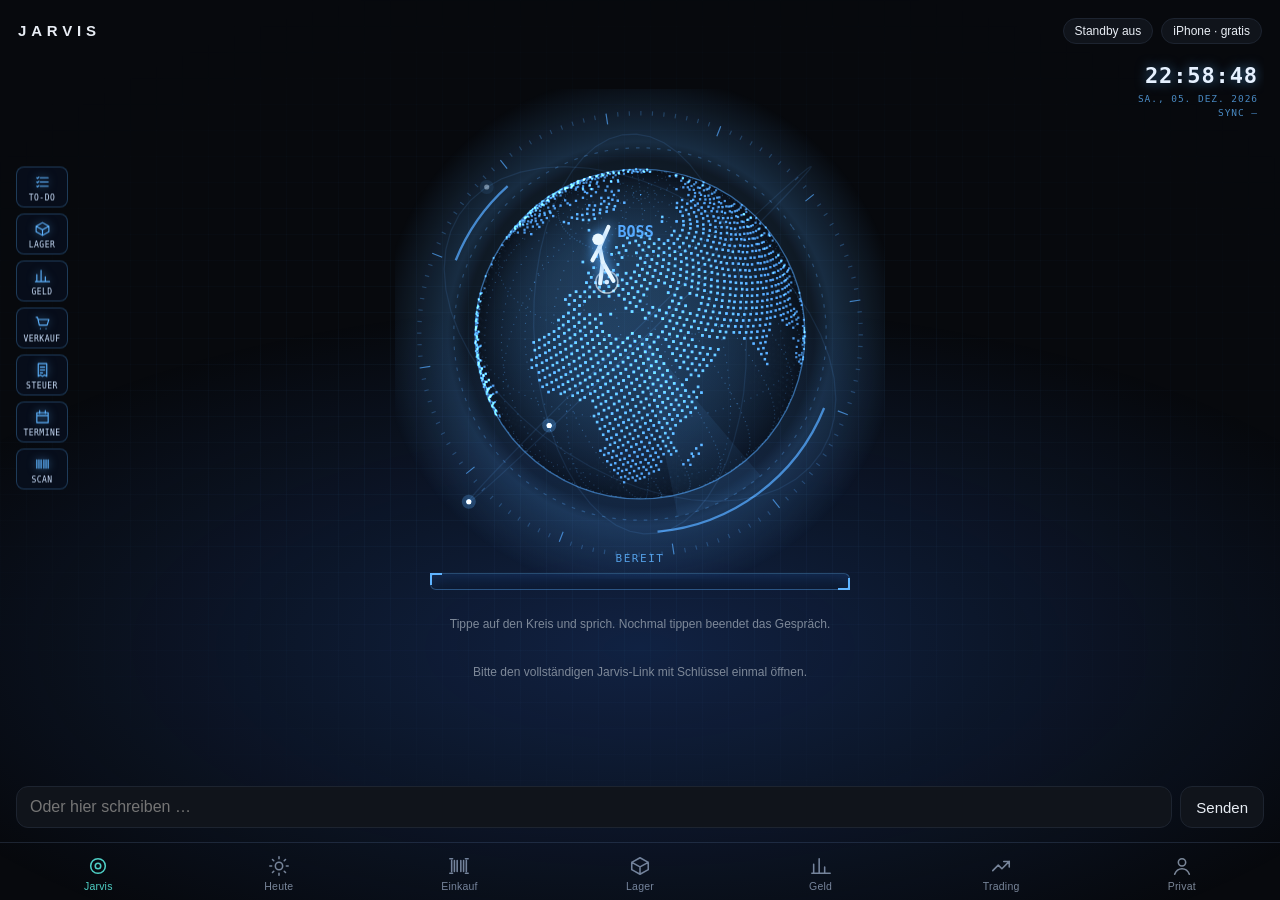
==== vorschau.html @ b67c909d "Add files via upload" ====
<!doctype html>
<html lang="de">
<head>
<meta charset="utf-8">
<meta name="viewport" content="width=device-width, initial-scale=1, viewport-fit=cover, user-scalable=no">
<meta name="apple-mobile-web-app-capable" content="yes">
<meta name="mobile-web-app-capable" content="yes">
<meta name="apple-mobile-web-app-status-bar-style" content="black-translucent">
<meta name="apple-mobile-web-app-title" content="Jarvis">
<meta name="theme-color" content="#07090d">
<link rel="apple-touch-icon" href="icon-180.png">
<link rel="icon" href="icon-180.png">
<link rel="manifest" href="manifest.json">
<title>Jarvis</title>
<style>
  :root {
    --bg: #07090d;
    --panel: #10141b;
    --line: #1d2430;
    --text: #e8edf4;
    --muted: #7d8898;
    --accent: #4fd1c5;
    --think: #f6c26b;
    --speak: #7aa2ff;
    color-scheme: dark;
  }
  * { box-sizing: border-box; -webkit-tap-highlight-color: transparent; }
  html, body { margin: 0; height: 100%; background: var(--bg); color: var(--text);
    font: 16px/1.45 -apple-system, BlinkMacSystemFont, "SF Pro Text", "Segoe UI", Roboto, sans-serif; }
  body { display: flex; flex-direction: column; padding: env(safe-area-inset-top) 16px env(safe-area-inset-bottom); }
  header { display: flex; align-items: center; justify-content: space-between; padding: 18px 2px 8px; gap: 12px; }
  header h1 { font-size: 15px; letter-spacing: .32em; font-weight: 600; margin: 0; }
  .voice { display: flex; align-items: center; gap: 8px; font-size: 12px; color: var(--muted); }
  .voice button { background: var(--panel); border: 1px solid var(--line); color: var(--text); border-radius: 999px;
    padding: 5px 11px; font-size: 12px; }
  .voice button:focus-visible, button:focus-visible, input:focus-visible { outline: 2px solid var(--accent); outline-offset: 2px; }
  #log { flex: 1; overflow-y: auto; padding: 8px 0 12px; display: flex; flex-direction: column; gap: 10px; min-height: 0; }
  .msg { max-width: 86%; padding: 10px 13px; border-radius: 16px; font-size: 15px; white-space: pre-wrap; word-wrap: break-word; }
  .me { align-self: flex-end; background: #1a2230; border-bottom-right-radius: 5px; }
  .jv { align-self: flex-start; background: var(--panel); border: 1px solid var(--line); border-bottom-left-radius: 5px; }
  .sys { align-self: center; color: var(--muted); font-size: 12px; text-align: center; max-width: 92%; }
  .live { opacity: .6; font-style: italic; }
  #stage { display: flex; flex-direction: column; align-items: center; gap: 6px; padding: 4px 0 12px; }
  #v-chat::before { content: ""; position: fixed; inset: 0; pointer-events: none; z-index: 0; background: radial-gradient(90% 55% at 50% 72%, rgba(40, 92, 190, .30), rgba(7, 9, 13, 0) 70%); }
  #v-chat > * { position: relative; z-index: 1; }
  #orb { width: min(84vw, 360px); height: min(84vw, 360px); touch-action: none; border-radius: 50%; border: 0; cursor: pointer; position: relative; background: transparent; padding: 0;
    transition: transform .15s ease; -webkit-tap-highlight-color: transparent; }
  #orb:active { transform: none; }
  #orb canvas { width: 100%; height: 100%; display: block; pointer-events: none; }
  #status { font-size: 13px; color: var(--muted); min-height: 18px; text-align: center; }
  form { display: flex; gap: 8px; padding-bottom: 14px; }
  input { flex: 1; min-width: 0; background: var(--panel); border: 1px solid var(--line); color: var(--text);
    border-radius: 12px; padding: 11px 13px; font-size: 16px; outline: none; }
  button.send { background: var(--panel); color: var(--text); border: 1px solid var(--line); border-radius: 12px; padding: 0 15px; font-size: 15px; }

  /* ---------- Ansichten & Navigation ---------- */
  body { padding-bottom: 0; }
  .view { flex: 1; min-height: 0; display: none; flex-direction: column; }
  .view.on { display: flex; }
  .scroll { flex: 1; min-height: 0; overflow-y: auto; padding: 4px 0 18px; -webkit-overflow-scrolling: touch; }
  nav.tabs { display: flex; border-top: 1px solid var(--line); margin: 0 -16px; padding: 6px 8px calc(6px + env(safe-area-inset-bottom)); background: var(--bg); }
  nav.tabs button { flex: 1; min-width: 0; background: none; border: 0; color: var(--muted); font-size: 10.5px; letter-spacing: .02em; padding: 6px 0 2px; display: flex; flex-direction: column; align-items: center; gap: 3px; }
  nav.tabs button svg { width: 22px; height: 22px; stroke: currentColor; fill: none; stroke-width: 1.7; stroke-linecap: round; stroke-linejoin: round; }
  nav.tabs button[aria-selected="true"] { color: var(--accent); }

  /* ---------- Übersicht ---------- */
  .hello { display: flex; justify-content: space-between; align-items: flex-end; gap: 10px; margin: 2px 0 14px; }
  .hello h2 { margin: 0; font-size: 22px; font-weight: 600; letter-spacing: -.01em; }
  .hello p { margin: 2px 0 0; color: var(--muted); font-size: 13px; }
  .wx { text-align: right; font-size: 13px; color: var(--muted); white-space: nowrap; }
  .wx b { display: block; color: var(--text); font-size: 20px; font-weight: 600; }
  .kpis { display: grid; grid-template-columns: repeat(2, minmax(0, 1fr)); gap: 10px; margin-bottom: 12px; }
  .kpi { background: var(--panel); border: 1px solid var(--line); border-radius: 14px; padding: 12px 13px; min-width: 0; }
  .kpi span { display: block; font-size: 12px; color: var(--muted); }
  .kpi b { display: block; font-size: 21px; font-weight: 600; margin-top: 2px; font-variant-numeric: tabular-nums; white-space: nowrap; overflow: hidden; text-overflow: ellipsis; }
  .kpi small { font-size: 12px; color: var(--muted); }
  .card { background: var(--panel); border: 1px solid var(--line); border-radius: 14px; padding: 13px 13px 12px; margin-bottom: 12px; }
  .card h3 { margin: 0 0 10px; font-size: 13px; font-weight: 600; color: var(--muted); letter-spacing: .06em; text-transform: uppercase; display: flex; justify-content: space-between; align-items: baseline; gap: 8px; }
  .card h3 em { font-style: normal; text-transform: none; letter-spacing: 0; color: var(--text); font-size: 14px; font-variant-numeric: tabular-nums; }
  .chart { width: 100%; height: 150px; display: block; }
  .chart .bar { fill: var(--accent); }
  .chart .bar.zero { fill: var(--line); }
  .chart .bar.alt { fill: var(--speak); }
  .chart text { fill: var(--muted); font-size: 10px; }
  .chart .grid { stroke: var(--line); stroke-width: 1; }
  .tip { font-size: 12px; color: var(--muted); min-height: 16px; margin-top: 4px; font-variant-numeric: tabular-nums; }
  ul.list { list-style: none; margin: 0; padding: 0; }
  ul.list li { display: flex; gap: 10px; align-items: flex-start; padding: 9px 0; border-top: 1px solid var(--line); font-size: 14px; }
  ul.list li:first-child { border-top: 0; padding-top: 2px; }
  ul.list .main { flex: 1; min-width: 0; }
  ul.list .main div { overflow: hidden; text-overflow: ellipsis; }
  ul.list .sub { color: var(--muted); font-size: 12px; }
  ul.list .val { white-space: nowrap; font-variant-numeric: tabular-nums; }
  .chk { width: 22px; height: 22px; flex: none; border-radius: 7px; border: 1.5px solid #3a4656; background: none; margin-top: 1px; padding: 0; }
  .chk:active { background: var(--accent); }
  .late { color: #ff8a7a; }
  .tag { font-size: 11px; color: var(--muted); border: 1px solid var(--line); border-radius: 999px; padding: 1px 7px; margin-left: 6px; }
  .empty { color: var(--muted); font-size: 13px; }
  .daybadge { flex: none; width: 42px; text-align: center; border-radius: 9px; background: #151b24; padding: 4px 0; line-height: 1.1; }
  .daybadge b { display: block; font-size: 16px; }
  .daybadge span { font-size: 10px; color: var(--muted); text-transform: uppercase; }
  .bar-row { display: flex; align-items: center; justify-content: space-between; gap: 10px; color: var(--muted); font-size: 12px; margin: -4px 0 12px; }
  .bar-row button { background: var(--panel); border: 1px solid var(--line); color: var(--text); border-radius: 999px; padding: 5px 12px; font-size: 12px; }

  /* ---------- Einnahmen & Ausgaben ---------- */
  #card-ea .ab-top { flex-wrap: wrap; gap: 8px; }
  .ea-nav { justify-content: center; margin: 4px 0 10px; }
  .ea-kpi { display: grid; grid-template-columns: repeat(3, minmax(0, 1fr)); gap: 8px; margin-bottom: 8px; }
  .ea-kpi div { background: var(--bg); border: 1px solid var(--line); border-radius: 10px; padding: 8px 10px; }
  .ea-kpi span { display: block; font-size: 11px; color: var(--muted); }
  .ea-kpi b { font-size: 17px; font-variant-numeric: tabular-nums; }
  #c-ea .e { fill: #4fd1c5; } #c-ea .a { fill: #ff8a7a; } #c-ea .dim { opacity: .3; }
  .ea-leg { font-size: 11.5px; color: var(--muted); display: flex; gap: 12px; align-items: center; margin: 2px 0 6px; }
  .ea-leg i { display: inline-block; width: 9px; height: 9px; border-radius: 2px; margin-right: -6px; } .ea-leg i.e { background: #4fd1c5; } .ea-leg i.a { background: #ff8a7a; }

  /* ---------- Kurs-Detail ---------- */
  li.kurs { cursor: pointer; }
  .ks-h b { display: block; font-size: 18px; } .ks-h span { color: var(--muted); font-size: 12px; }
  .ks-preis { font-size: 30px; font-weight: 600; margin: 6px 0 8px; font-variant-numeric: tabular-nums; }
  .ks-chart { min-height: 340px; margin: 0 -6px; }
  .ks-alarm h4 { margin: 14px 0 6px; font-size: 14px; }
  .ks-form { display: flex; gap: 8px; margin-top: 8px; }
  .ks-form select, .ks-form input { flex: 1; min-width: 0; background: var(--bg); border: 1px solid var(--line); color: var(--text); border-radius: 10px; padding: 9px 10px; font-size: 15px; }

  /* ---------- Privat ---------- */
  .pv-add { display: flex; gap: 8px; margin-top: 10px; }
  .pv-add input { flex: 1; min-width: 0; background: var(--bg); border: 1px solid var(--line); color: var(--text); border-radius: 10px; padding: 9px 10px; font-size: 15px; }
  .pv-add input[type="date"] { flex: 0 0 132px; }
  .pv-add .btn { padding: 9px 14px; }
  .pv-tab { width: 100%; border-collapse: collapse; font-size: 13.5px; font-variant-numeric: tabular-nums; }
  .pv-tab th { text-align: right; font-weight: 500; color: var(--muted); font-size: 11.5px; padding: 0 0 6px; }
  .pv-tab th:first-child, .pv-tab td:first-child { text-align: left; }
  .pv-tab td { text-align: right; padding: 7px 0; border-top: 1px solid var(--line); }
  .pv-tab td small { display: block; color: var(--muted); font-size: 11px; }
  .pv-tab tr.sum td { font-weight: 600; }
  #pv-notiz { width: 100%; background: var(--bg); border: 1px solid var(--line); color: var(--text); border-radius: 10px; padding: 10px; font: inherit; font-size: 15px; resize: vertical; }

  /* ---------- Trading ---------- */
  .seg { display: flex; gap: 6px; margin-bottom: 10px; flex-wrap: wrap; }
  .seg button { background: var(--panel); border: 1px solid var(--line); color: var(--muted); border-radius: 999px; padding: 6px 12px; font-size: 13px; }
  .seg button[aria-pressed="true"] { color: var(--bg); background: var(--accent); border-color: var(--accent); }
  .tv { min-height: 120px; }
  .note { font-size: 12px; color: var(--muted); margin: 0 0 12px; }

  /* ---------- Depot-Diagramme ---------- */
  #dp-charts { margin: 10px 0 4px; }
  #dp-charts .seg { margin: 0 0 6px; }
  #c-dp-verlauf .ln { fill: none; stroke: var(--accent); stroke-width: 2; }
  #c-dp-verlauf .ein { fill: none; stroke: #ff9f6b; stroke-width: 1.4; stroke-dasharray: 4 3; }
  #c-dp-verlauf .ar { fill: url(#dpg); }
  #c-dp-verlauf .pt { fill: var(--accent); }
  .dp-split { display: flex; gap: 12px; align-items: center; margin-top: 10px; }
  .dp-split svg { width: 112px; height: 112px; flex: none; }
  .dp-split ul { list-style: none; margin: 0; padding: 0; flex: 1; min-width: 0; font-size: 12.5px; }
  .dp-split li { display: flex; gap: 6px; align-items: center; padding: 2px 0; }
  .dp-split li i { width: 9px; height: 9px; border-radius: 3px; flex: none; }
  .dp-split li span { flex: 1; min-width: 0; overflow: hidden; text-overflow: ellipsis; white-space: nowrap; }
  .dp-split li b { font-weight: 500; font-variant-numeric: tabular-nums; color: var(--muted); }
  .dp-gv { margin-top: 12px; }
  .dp-gv .r { display: grid; grid-template-columns: minmax(0, 38%) 1fr auto; gap: 8px; align-items: center; font-size: 12.5px; padding: 3px 0; }
  .dp-gv .r span { overflow: hidden; text-overflow: ellipsis; white-space: nowrap; }
  .dp-gv .r .b { height: 10px; border-radius: 5px; position: relative; background: var(--line); }
  .dp-gv .r .b i { position: absolute; top: 0; bottom: 0; border-radius: 5px; }
  .dp-gv .r b { font-weight: 600; font-variant-numeric: tabular-nums; min-width: 70px; text-align: right; }
  .dp-h { font-size: 11px; letter-spacing: .08em; color: var(--muted); margin: 12px 0 4px; text-transform: uppercase; }

  /* ---------- Briefing, Verlauf, Depot ---------- */
  .brief { border-color: #24414a; background: linear-gradient(180deg, #0f1a1f, var(--panel)); }
  .brief ul { list-style: none; margin: 0; padding: 0; }
  .brief li { display: flex; gap: 10px; padding: 6px 0; font-size: 14px; align-items: baseline; }
  .brief li i { font-style: normal; width: 18px; flex: none; text-align: center; }
  .brief li button { background: none; border: 0; padding: 0; color: inherit; font: inherit; text-align: left; cursor: pointer; }
  .pos, ul.list .pos { color: #5fd38d; } .neg, ul.list .neg { color: #ff7a7a; }
  .spark { width: 84px; height: 30px; flex: none; }
  .spark .e { stroke: var(--accent); fill: none; stroke-width: 1.6; }
  .spark .k { stroke: #ff9f6b; fill: none; stroke-width: 1.4; stroke-dasharray: 3 2; }
  .pipe-k { display: grid; grid-template-columns: repeat(6, 1fr); gap: 6px; margin-bottom: 10px; }
  .pipe-k div { background: var(--bg); border: 1px solid var(--line); border-radius: 10px; padding: 7px 2px; text-align: center; }
  .pipe-k b { display: block; font-size: 16px; font-variant-numeric: tabular-nums; }
  .pipe-k b small { font-size: 11px; color: var(--muted); font-weight: 400; }
  .pipe-k span { display: block; font-size: 9px; color: var(--muted); letter-spacing: .06em; text-transform: uppercase; margin-top: 2px; }
  .pipe-k div.bad { border-color: #ff7a7a; }
  .pdots { display: flex; gap: 4px; flex: none; align-self: center; }
  .pdots i { width: 10px; height: 10px; border-radius: 50%; background: #3a4352; display: block; }
  .pdots i.ok { background: var(--accent); } .pdots i.offen, .pdots i.entwurf { background: #f6c26b; } .pdots i.fehlt { background: #ff7a7a; } .pdots i.storno { background: #ff7a7a; opacity: .5; }
  .lg-q { width: 100%; background: var(--bg); border: 1px solid var(--line); color: var(--text); border-radius: 10px; padding: 9px 12px; font-size: 15px; margin-bottom: 8px; }
  .tags { margin-top: 4px; display: flex; flex-wrap: wrap; gap: 4px; }
  .tags .tag { margin-left: 0; }
  .tag.warn { color: #f6c26b; border-color: #6b5a33; } .tag.bad { color: #ff7a7a; border-color: #6b3333; }
  #lg-seg { margin-bottom: 6px; }
  .kat { display: flex; gap: 6px; overflow-x: auto; margin: 0 -13px 10px; padding: 0 13px 2px; scrollbar-width: none; }
  .kat::-webkit-scrollbar { display: none; }
  .kat button { flex: none; background: var(--bg); border: 1px solid var(--line); color: var(--text); border-radius: 9px; padding: 6px 11px; font-size: 13px; }
  .kat button[aria-pressed="true"] { background: #2f6bff; border-color: #2f6bff; color: #fff; }
  .inv { display: grid; grid-template-columns: 1fr 1fr; gap: 8px; margin-bottom: 10px; }
  .inv div { background: var(--bg); border: 1px solid var(--line); border-radius: 12px; padding: 9px 11px; min-width: 0; }
  .inv span { display: block; font-size: 9.5px; letter-spacing: .08em; text-transform: uppercase; color: var(--muted); }
  .inv b { display: block; font-size: 19px; margin: 2px 0 1px; font-variant-numeric: tabular-nums; }
  .inv small { font-size: 11px; color: var(--muted); }
  .lg-bar { display: flex; gap: 8px; align-items: center; margin-bottom: 10px; }
  .lg-bar .seg { margin: 0; flex: 1; flex-wrap: nowrap; overflow-x: auto; scrollbar-width: none; }
  .lg-bar .seg button { white-space: nowrap; padding: 6px 10px; flex: none; }
  .lg-bar .seg::-webkit-scrollbar { display: none; }
  .lg-bar select { background: var(--bg); border: 1px solid var(--line); color: var(--text); border-radius: 9px; padding: 6px 8px; font-size: 13px; flex: none; }
  .grid { display: grid; grid-template-columns: repeat(2, minmax(0, 1fr)); gap: 10px; list-style: none; margin: 0; padding: 0; }
  @media (min-width: 560px) { .grid { grid-template-columns: repeat(3, minmax(0, 1fr)); } }
  .grid .empty { grid-column: 1 / -1; color: var(--muted); font-size: 14px; padding: 8px 0; }
  .pc { background: #11161e; border: 1px solid var(--line); border-radius: 14px; overflow: hidden; display: flex; flex-direction: column; min-width: 0; }
  .pc .im { position: relative; aspect-ratio: 1; background: #fff; display: flex; align-items: center; justify-content: center; }
  .pc .im img { width: 86%; height: 86%; object-fit: contain; }
  .pc .im .noimg { width: 42px; height: 42px; stroke: #b8c0cc; fill: none; stroke-width: 1.5; }
  .pc .st { position: absolute; top: 7px; right: 7px; background: rgba(12,16,22,.86); color: #e8edf3; font-size: 10.5px; font-weight: 600; border-radius: 999px; padding: 3px 8px 3px 6px; display: flex; align-items: center; gap: 4px; }
  .pc .st i { width: 6px; height: 6px; border-radius: 50%; background: #3ddc84; display: block; }
  .pc .st.b i { background: #f6c26b; }
  .pc .n { position: absolute; top: 7px; left: 7px; background: #2f6bff; color: #fff; font-size: 11px; font-weight: 700; border-radius: 999px; padding: 3px 8px; }
  .pc .bd { padding: 9px 10px 10px; display: flex; flex-direction: column; gap: 3px; flex: 1; }
  .pc .t { font-size: 13px; font-weight: 600; line-height: 1.3; display: -webkit-box; -webkit-line-clamp: 2; -webkit-box-orient: vertical; overflow: hidden; min-height: 2.6em; }
  .pc .m { font-size: 11px; color: var(--muted); white-space: nowrap; overflow: hidden; text-overflow: ellipsis; }
  .pc .p { display: flex; align-items: baseline; justify-content: space-between; gap: 6px; margin-top: auto; padding-top: 6px; border-top: 1px solid var(--line); }
  .pc .p b { font-size: 15px; font-variant-numeric: tabular-nums; }
  .pc .p small { font-size: 10.5px; color: var(--muted); white-space: nowrap; overflow: hidden; text-overflow: ellipsis; min-width: 0; }
  .pc .kl { font-size: 10.5px; color: var(--accent); white-space: nowrap; overflow: hidden; text-overflow: ellipsis; }
  .pc .tags { margin-top: 2px; }
  .pc .tag { font-size: 10px; padding: 1px 6px; }
  .pc { cursor: pointer; } .pc:active { transform: scale(.985); }
  .tag.good { color: #3ddc84; border-color: #1f5a3a; }
  .todo li { align-items: flex-start; cursor: pointer; }
  .todo .ic { width: 30px; height: 30px; flex: none; border-radius: 9px; display: flex; align-items: center; justify-content: center; font-size: 15px; background: var(--bg); border: 1px solid var(--line); }
  .todo .ic.rot { border-color: #6b3333; background: rgba(255,122,122,.08); } .todo .ic.gelb { border-color: #6b5a33; background: rgba(246,194,107,.08); } .todo .ic.gruen { border-color: #1f5a3a; background: rgba(61,220,132,.08); }
  .todo .go { color: var(--muted); font-size: 18px; align-self: center; padding-left: 4px; }
  .todo li.done { opacity: .35; }
  .ziel { display: flex; align-items: baseline; justify-content: space-between; gap: 8px; }
  .ziel b { font-size: 20px; font-variant-numeric: tabular-nums; }
  .ziel small { color: var(--muted); font-size: 12px; }
  div.bar { height: 10px; border-radius: 999px; background: var(--bg); border: 1px solid var(--line); overflow: hidden; margin: 8px 0 6px; position: relative; }
  div.bar i { display: block; height: 100%; background: linear-gradient(90deg, #2f6bff, var(--accent)); border-radius: 999px; }
  div.bar u { position: absolute; top: -2px; bottom: -2px; width: 2px; background: #f6c26b; }
  .ziel-form { display: flex; gap: 8px; margin-top: 8px; } .ziel-form input { flex: 1; } .ziel-form button, .btn { background: var(--accent); color: #04120f; border: 0; border-radius: 10px; padding: 9px 14px; font-size: 14px; font-weight: 600; }
  .btn.ghost { background: var(--bg); color: var(--text); border: 1px solid var(--line); font-weight: 500; }
  .rows { list-style: none; margin: 0; padding: 0; }
  .rows li { display: flex; justify-content: space-between; gap: 10px; padding: 8px 0; border-top: 1px solid var(--line); font-size: 14px; }
  .rows li:first-child { border-top: 0; }
  .rows li span { color: var(--muted); } .rows li b { font-variant-numeric: tabular-nums; white-space: nowrap; }
  .rows li.sum b { font-size: 17px; }
  .scan { position: relative; background: #000; border-radius: 14px; overflow: hidden; aspect-ratio: 4 / 3; margin-bottom: 10px; display: none; }
  .scan.on { display: block; }
  .scan video { width: 100%; height: 100%; object-fit: cover; display: block; }
  .scan .frame { position: absolute; left: 12%; right: 12%; top: 34%; bottom: 34%; border: 2px solid var(--accent); border-radius: 10px; box-shadow: 0 0 0 999px rgba(0,0,0,.35); }
  .scan .laser { position: absolute; left: 14%; right: 14%; top: 50%; height: 2px; background: #ff4d4d; box-shadow: 0 0 8px #ff4d4d; animation: laser 1.6s ease-in-out infinite; }
  @keyframes laser { 0%, 100% { transform: translateY(-28px); } 50% { transform: translateY(28px); } }
  .ean-row { display: flex; gap: 8px; } .ean-row input { flex: 1; min-width: 0; }
  .res-head { display: flex; gap: 12px; align-items: center; margin-bottom: 10px; }
  .res-head .im { width: 74px; height: 74px; flex: none; background: #fff; border-radius: 12px; display: flex; align-items: center; justify-content: center; overflow: hidden; }
  .res-head .im img { max-width: 90%; max-height: 90%; object-fit: contain; }
  .res-head b { font-size: 14px; line-height: 1.3; display: -webkit-box; -webkit-line-clamp: 3; -webkit-box-orient: vertical; overflow: hidden; }
  .ampel { border-radius: 12px; padding: 12px; margin: 10px 0; border: 1px solid var(--line); }
  .ampel b { display: block; font-size: 17px; margin-bottom: 2px; } .ampel span { font-size: 13px; color: var(--muted); }
  .ampel.gruen { border-color: #1f5a3a; background: rgba(61,220,132,.08); } .ampel.gruen b { color: #3ddc84; }
  .ampel.gelb { border-color: #6b5a33; background: rgba(246,194,107,.08); } .ampel.gelb b { color: #f6c26b; }
  .ampel.rot { border-color: #6b3333; background: rgba(255,122,122,.08); } .ampel.rot b { color: #ff7a7a; }
  .fld { display: block; font-size: 12px; color: var(--muted); margin: 8px 0 4px; }
  .inp { width: 100%; background: var(--bg); border: 1px solid var(--line); color: var(--text); border-radius: 10px; padding: 10px 12px; font-size: 16px; }
  .plan { list-style: none; margin: 0 0 12px; padding: 0; }
  .plan li { display: flex; gap: 10px; padding: 9px 0; border-top: 1px solid var(--line); font-size: 13.5px; line-height: 1.4; }
  .plan li:first-child { border-top: 0; } .plan li i { font-style: normal; flex: none; }
  .foto-prev { max-width: 100%; max-height: 260px; border-radius: 12px; display: block; margin: 8px auto; }
  #sheet { position: fixed; inset: 0; z-index: 50; }
  #sheet .sh-bg { position: absolute; inset: 0; background: rgba(0,0,0,.6); }
  #sheet .sh { position: absolute; left: 0; right: 0; bottom: 0; max-height: 88vh; overflow-y: auto; background: var(--panel); border-top: 1px solid var(--line); border-radius: 20px 20px 0 0; padding: 14px 16px calc(18px + env(safe-area-inset-bottom)); animation: shUp .22s ease; }
  @keyframes shUp { from { transform: translateY(30px); opacity: 0; } to { transform: none; opacity: 1; } }
  #sheet .sh-x { position: absolute; top: 10px; right: 12px; width: 34px; height: 34px; border-radius: 50%; border: 1px solid var(--line); background: var(--bg); color: var(--text); font-size: 20px; line-height: 1; z-index: 2; }
  .sh-img { background: #fff; border-radius: 14px; height: 200px; display: flex; align-items: center; justify-content: center; margin: 4px 0 12px; }
  .sh-img img { max-width: 80%; max-height: 180px; object-fit: contain; }
  .sh h4 { margin: 0 0 4px; font-size: 16px; line-height: 1.3; padding-right: 36px; }
  .sh .m { color: var(--muted); font-size: 12px; margin-bottom: 12px; }
  .verdict { border-radius: 12px; padding: 11px 12px; margin-bottom: 12px; border: 1px solid var(--line); background: var(--bg); }
  .verdict b { display: block; font-size: 15px; margin-bottom: 3px; }
  .verdict span { font-size: 13px; color: var(--muted); }
  .verdict.good { border-color: #1f5a3a; background: rgba(61,220,132,.08); } .verdict.good b { color: #3ddc84; }
  .verdict.warn { border-color: #6b5a33; background: rgba(246,194,107,.07); } .verdict.warn b { color: #f6c26b; }
  .shg { display: grid; grid-template-columns: 1fr 1fr; gap: 8px; margin-bottom: 12px; }
  .shg div { background: var(--bg); border: 1px solid var(--line); border-radius: 10px; padding: 8px 10px; }
  .shg span { display: block; font-size: 10px; color: var(--muted); text-transform: uppercase; letter-spacing: .06em; }
  .shg b { font-size: 15px; font-variant-numeric: tabular-nums; }
  .sh svg.ln { width: 100%; height: 110px; display: block; }
  .legend { font-size: 11px; color: var(--muted); display: flex; gap: 12px; margin-top: 6px; }
  .legend b { display: inline-block; width: 14px; height: 2px; vertical-align: middle; margin-right: 4px; }
  .mini-form { display: grid; grid-template-columns: repeat(2, minmax(0, 1fr)); gap: 8px; margin-top: 10px; }
  .mini-form input, .mini-form select { width: 100%; min-width: 0; background: #0c1016; border: 1px solid var(--line); color: var(--text); border-radius: 10px; padding: 9px 10px; font-size: 16px; }
  .mini-form .full { grid-column: 1 / -1; }
  .mini-form button { grid-column: 1 / -1; background: var(--accent); color: #04231f; border: 0; border-radius: 10px; padding: 10px; font-size: 15px; font-weight: 600; }
  .mini-form button:disabled { opacity: .5; }
  details.add summary { cursor: pointer; color: var(--accent); font-size: 13px; margin-top: 8px; list-style: none; }
  details.add summary::-webkit-details-marker { display: none; }
  .del { background: none; border: 1px solid var(--line); color: var(--muted); border-radius: 8px; font-size: 12px; padding: 3px 8px; flex: none; }
  .del.sure { color: #ff7a7a; border-color: #ff7a7a; }
  .sumrow { display: flex; justify-content: space-between; gap: 10px; font-variant-numeric: tabular-nums; margin-bottom: 8px; }
  .sumrow b { font-size: 22px; font-weight: 600; }
  .sumrow > div { text-align: right; font-size: 13px; }
  li.meld .mtext { color: var(--muted); font-size: 13px; white-space: pre-wrap; display: -webkit-box; -webkit-line-clamp: 2; -webkit-box-orient: vertical; overflow: hidden; }
  li.meld.open .mtext { -webkit-line-clamp: unset; display: block; }
  li.meld.neu b::before { content: ''; display: inline-block; width: 7px; height: 7px; border-radius: 50%; background: var(--accent); margin-right: 6px; vertical-align: middle; }
  li.meld { cursor: pointer; }
  .sumrow > div:first-child, .sumrow > div:first-child div { text-align: left; }
  /* ---------- Jarvis-HUD ---------- */
  #v-chat { position: relative; --hud: #5fb4ff; overflow-x: hidden; }
  /* Menü links neben der Kugel, Kugel größer */
  #v-chat #stage { position: relative; }
  #stage .hud-tools { position: absolute; left: 0; top: 46%; transform: translateY(-50%); flex-direction: column; gap: 6px; z-index: 3; overflow: visible; padding: 0; margin: 0; }
  #stage .hud-tools button { flex: none; width: 52px; min-width: 0; padding: 6px 0 4px; font-size: 8px; background: rgba(8,16,30,.8); -webkit-backdrop-filter: blur(2px); backdrop-filter: blur(2px); }
  #stage .hud-tools svg { width: 17px; height: 17px; }
  #v-chat.hat-af #stage .hud-tools { position: static; transform: none; flex-direction: row; width: 100%; order: 3; }
  #v-chat.hat-af #stage .hud-tools button { flex: 1 0 46px; width: auto; }
  /* Fenster kommen aus der Kugel */
  @keyframes ausKugel { from { transform: translate(var(--dx, 0), var(--dy, 0)) scale(.06); opacity: .15; } 55% { opacity: 1; } to { transform: none; opacity: 1; } }
  #hudwin .hw.ausKugel { animation: ausKugel .42s cubic-bezier(.2,.8,.2,1); }
  @keyframes kugelGibt { 0% { filter: none; } 40% { filter: drop-shadow(0 0 28px rgba(95,180,255,.95)) brightness(1.25); } 100% { filter: none; } }
  #orb.gibt { animation: kugelGibt .5s ease; }
  @media (prefers-reduced-motion: reduce) { #hudwin .hw.ausKugel, #orb.gibt { animation: none; } }
  #v-chat::after { content: ""; position: fixed; inset: 0; pointer-events: none; z-index: 0; opacity: .55;
    background-image: linear-gradient(rgba(95,180,255,.07) 1px, transparent 1px), linear-gradient(90deg, rgba(95,180,255,.07) 1px, transparent 1px);
    background-size: 26px 26px; -webkit-mask-image: radial-gradient(75% 60% at 50% 45%, #000 30%, transparent 85%); mask-image: radial-gradient(75% 60% at 50% 45%, #000 30%, transparent 85%); }
  #v-chat > .hud-cn { position: absolute; width: 16px; height: 16px; border: 0 solid rgba(95,180,255,.55); pointer-events: none; z-index: 1; }
  .hud-cn.tl { top: 0; left: 0; border-top-width: 1.5px; border-left-width: 1.5px; } .hud-cn.tr { top: 0; right: 0; border-top-width: 1.5px; border-right-width: 1.5px; }
  .hud-cn.bl { bottom: 62px; left: 0; border-bottom-width: 1.5px; border-left-width: 1.5px; } .hud-cn.br { bottom: 62px; right: 0; border-bottom-width: 1.5px; border-right-width: 1.5px; }
  .mono, .hud-top, .hud-fin, .hud-tools, #hudwin .hw-h { font-family: ui-monospace, "SF Mono", Menlo, Consolas, monospace; }
  .hud-top { display: flex; justify-content: space-between; align-items: flex-start; gap: 10px; padding: 8px 6px 0; }
  #hud-l { display: grid; gap: 3px; cursor: pointer; }
  #hud-l div { display: flex; gap: 8px; align-items: baseline; font-size: 11px; }
  #hud-l span { color: rgba(95,180,255,.7); width: 52px; letter-spacing: .08em; font-size: 9.5px; }
  #hud-l b { font-weight: 600; color: #dceaff; font-variant-numeric: tabular-nums; } #hud-l b.r { color: #ff8a7a; }
  .hud-r { text-align: right; }
  #hud-clock { display: block; font-size: 22px; font-weight: 600; color: #e6f1ff; letter-spacing: .04em; text-shadow: 0 0 12px rgba(95,180,255,.55); font-variant-numeric: tabular-nums; }
  .hud-r span { display: block; font-size: 9.5px; color: rgba(95,180,255,.75); letter-spacing: .1em; }
  #v-chat #stage { padding: 0 0 4px; }
  #v-chat #orb { width: min(110vw, 490px); height: min(110vw, 490px); margin: -30px 0 -34px; }
  #v-chat #status { font-family: ui-monospace, "SF Mono", Menlo, monospace; font-size: 11px; letter-spacing: .14em; text-transform: uppercase; color: rgba(95,180,255,.85); }
  .hud-fin { position: relative; margin: 0 auto 8px; width: min(100%, 420px); border: 1px solid rgba(95,180,255,.35); background: linear-gradient(180deg, rgba(20,45,90,.35), rgba(8,14,26,.6)); border-radius: 6px; padding: 8px 11px 7px; cursor: pointer; box-shadow: 0 0 18px rgba(60,140,255,.12) inset; }
  .hud-fin::before, .hud-fin::after { content: ""; position: absolute; width: 10px; height: 10px; border: 0 solid var(--hud); }
  .hud-fin::before { top: -1px; left: -1px; border-top-width: 2px; border-left-width: 2px; } .hud-fin::after { bottom: -1px; right: -1px; border-bottom-width: 2px; border-right-width: 2px; }
  .hf-a span, .hf-b span, .hf-c span { font-size: 9px; letter-spacing: .1em; color: rgba(95,180,255,.8); }
  .hf-a { display: flex; align-items: baseline; gap: 8px; flex-wrap: wrap; }
  .hf-a span { flex-basis: 100%; }
  .hf-a b { font-size: 24px; color: #fff; text-shadow: 0 0 14px rgba(95,180,255,.5); font-variant-numeric: tabular-nums; line-height: 1.1; }
  .hf-a small { color: var(--muted); font-size: 12px; }
  .hf-b { position: absolute; right: 11px; top: 8px; display: flex; gap: 14px; text-align: right; }
  .hf-b b { display: block; font-size: 13px; color: #dceaff; font-variant-numeric: tabular-nums; }
  .hf-bar { height: 4px; background: rgba(95,180,255,.12); border-radius: 2px; margin: 6px 0 4px; overflow: hidden; }
  .hf-bar i { display: block; height: 100%; background: linear-gradient(90deg, #2f6bff, #7fd0ff); box-shadow: 0 0 8px #5fb4ff; }
  .hf-c { display: flex; justify-content: space-between; }
  .hud-tools { display: flex; gap: 7px; overflow-x: auto; padding: 2px 1px 8px; scrollbar-width: none; margin: 0 -2px; }
  .hud-tools::-webkit-scrollbar { display: none; }
  .hud-tools button { flex: 1 0 58px; min-width: 58px; position: relative; background: rgba(12,22,40,.7); border: 1px solid rgba(95,180,255,.28); color: #cfe3ff; border-radius: 8px; padding: 7px 2px 5px; font-size: 9.5px; letter-spacing: .06em; display: flex; flex-direction: column; align-items: center; gap: 3px; font-family: inherit; }
  .hud-tools button:active { background: rgba(95,180,255,.18); }
  .hud-tools svg { width: 19px; height: 19px; stroke: var(--hud); fill: none; stroke-width: 1.6; stroke-linecap: round; stroke-linejoin: round; filter: drop-shadow(0 0 4px rgba(95,180,255,.6)); }
  .hud-tools sup { position: absolute; top: 3px; right: 5px; font-size: 9px; color: #ff9b8a; font-weight: 700; }
  #v-chat #log { min-height: 48px; }
  #hudwin { position: fixed; inset: 0; z-index: 45; display: flex; align-items: center; justify-content: center; padding: 16px; }
  #hudwin[hidden] { display: none; }
  #hudwin .hw-bg { position: absolute; inset: 0; background: rgba(2,6,14,.72); -webkit-backdrop-filter: blur(3px); backdrop-filter: blur(3px); }
  #hudwin .hw { position: relative; width: min(100%, 520px); max-height: 76vh; display: flex; flex-direction: column; background: linear-gradient(180deg, rgba(14,28,52,.97), rgba(7,11,20,.98)); border: 1px solid rgba(95,180,255,.45); border-radius: 8px; box-shadow: 0 0 40px rgba(60,140,255,.25); animation: hwIn .18s ease; }
  #hudwin .hw::before, #hudwin .hw::after { content: ""; position: absolute; width: 14px; height: 14px; border: 0 solid #7fc4ff; }
  #hudwin .hw::before { top: -2px; left: -2px; border-top-width: 2px; border-left-width: 2px; } #hudwin .hw::after { bottom: -2px; right: -2px; border-bottom-width: 2px; border-right-width: 2px; }
  @keyframes hwIn { from { transform: scale(.96); opacity: 0; } to { transform: none; opacity: 1; } }
  #hudwin .hw-h { display: flex; justify-content: space-between; align-items: center; padding: 10px 12px; border-bottom: 1px solid rgba(95,180,255,.2); color: #9fd0ff; font-size: 12px; letter-spacing: .14em; }
  #hudwin .hw-h button { background: none; border: 1px solid rgba(95,180,255,.35); color: #cfe3ff; border-radius: 6px; width: 30px; height: 28px; font-size: 18px; line-height: 1; }
  #hw-body { overflow-y: auto; padding: 8px 12px 4px; }
  #hw-body h5 { margin: 12px 0 4px; font-size: 11px; color: #9fd0ff; letter-spacing: .06em; font-weight: 600; }
  #hw-body .wi { flex: none; width: 20px; text-align: center; }
  #hw-body .go { color: var(--muted); align-self: center; }
  #hw-body li[data-i] { cursor: pointer; }
  .wk { display: grid; grid-template-columns: repeat(3, minmax(0, 1fr)); gap: 6px; margin: 4px 0 6px; }
  .wk div { border: 1px solid rgba(95,180,255,.22); border-radius: 6px; padding: 6px 8px; background: rgba(95,180,255,.05); min-width: 0; }
  .wk span { display: block; font-size: 9px; letter-spacing: .1em; color: rgba(95,180,255,.8); font-family: ui-monospace, Menlo, monospace; }
  .wk b { font-size: 14px; font-variant-numeric: tabular-nums; white-space: nowrap; }
  #hw-go { margin: 6px 12px 12px; background: rgba(95,180,255,.12); border: 1px solid rgba(95,180,255,.4); color: #dceaff; border-radius: 8px; padding: 10px; font-size: 14px; }
  .ab-top { display: flex; justify-content: space-between; align-items: center; gap: 8px; margin-bottom: 6px; }
  .ab-top .seg { margin: 0; flex-wrap: nowrap; }
  .ab-nav { display: flex; align-items: center; gap: 6px; font-size: 13px; white-space: nowrap; }
  .ab-nav button { background: var(--bg); border: 1px solid var(--line); color: var(--text); border-radius: 8px; width: 30px; height: 30px; font-size: 17px; line-height: 1; }
  .ab-nav button:disabled { opacity: .3; }
  .ab-k summary { cursor: pointer; list-style: none; } .ab-k summary::-webkit-details-marker { display: none; }
  .ab-k div { font-size: 12px; display: flex; justify-content: space-between; gap: 10px; padding-top: 3px; } .ab-k i { font-style: normal; }
  .rows li > span { min-width: 0; flex: 1; }
  .ab-h { margin: 14px 0 4px; font-size: 13px; color: var(--muted); letter-spacing: .06em; text-transform: uppercase; display: flex; justify-content: space-between; }
  .ab-h span { text-transform: none; letter-spacing: 0; }
  .ab-up { display: flex; align-items: center; gap: 10px; margin-top: 10px; }
  .ab-up .btn { cursor: pointer; } .ab-up span { font-size: 12px; color: var(--muted); }
  /* ---------- Claude-Aufträge im Jarvis-Tab ---------- */
  #auftraege { display: flex; flex-direction: column; gap: 6px; max-height: 28vh; overflow-y: auto; margin-bottom: 4px; }
  #v-chat > * { flex-shrink: 0; }
  #v-chat > #log { flex: 1 1 auto; min-height: 56px; }
  #v-chat.hat-af > #log { min-height: 0; }
  #v-chat.hat-af .af .t small { max-height: 4.6em; }
  #v-chat.hat-af #orb { width: min(52vw, 230px); height: min(52vw, 230px); margin: -8px 0 -10px; }
  #auftraege:empty { display: none; }
  .af { border: 1px solid rgba(95,180,255,.35); background: rgba(12,22,40,.75); border-radius: 8px; padding: 8px 10px; font-size: 13px; display: flex; gap: 8px; align-items: center; }
  .af .t { flex: 1; min-width: 0; }
  .af .t b { display: block; font-size: 10px; letter-spacing: .1em; color: #9fd0ff; font-family: ui-monospace, Menlo, monospace; font-weight: 600; }
  .af .t span { display: block; overflow: hidden; text-overflow: ellipsis; white-space: nowrap; color: #dceaff; }
  .af .t small { display: block; color: var(--muted); font-size: 12px; white-space: pre-wrap; max-height: 7.5em; overflow: auto; margin-top: 2px; }
  .af button { flex: none; border-radius: 7px; border: 1px solid rgba(95,180,255,.4); background: rgba(95,180,255,.1); color: #dceaff; font-size: 12px; padding: 6px 9px; }
  .af button.ja { background: #1f8f5a; border-color: #1f8f5a; color: #fff; }
  .af .spin { width: 14px; height: 14px; flex: none; border-radius: 50%; border: 2px solid rgba(95,180,255,.25); border-top-color: #7fc4ff; animation: afspin 1s linear infinite; }
  @keyframes afspin { to { transform: rotate(360deg); } }
  .af.frei { border-color: #b8923a; background: rgba(60,45,10,.55); flex-wrap: wrap; }
  .af.frei .t b { color: #f6c26b; }
  .af .btns { display: flex; gap: 6px; width: 100%; justify-content: flex-end; }
  .msg.cl { border-color: rgba(95,180,255,.45); }
</style>
</head>
<body>
<header>
  <h1>JARVIS</h1>
  <div class="voice"><button id="standbyBtn" type="button" aria-pressed="false">Standby aus</button><button id="voiceBtn" type="button">iPhone · gratis</button></div>
</header>
<section class="view" id="v-dash" aria-label="Heute">
  <div class="scroll" id="dash">
    <div class="hello"><div><h2 id="greet">Hallo, Boss</h2><p id="today"></p></div><div class="wx" id="wx"></div></div>
    <div class="bar-row"><span id="stand">Lade Daten …</span><span><button id="notifBtn" type="button" hidden>Push aktivieren</button> <button id="reload" type="button">Aktualisieren</button></span></div>
    <div class="card"><h3>Heute zu tun <em id="n-todo"></em></h3><ul class="list todo" id="todo"><li class="empty">Lade …</li></ul><div class="tip" id="todo-tip">Aus Kaufland, Lager, Lexware und deinen Aufgaben · Haken = für heute erledigt</div></div>
    <div class="card" id="card-ziel"><h3>Monatsziel <em id="ziel-m"></em></h3><div id="ziel"></div></div>
    <div class="kpis">
      <div class="kpi"><span>Heute</span><b id="k-heute">–</b><small id="k-heute-s"></small></div>
      <div class="kpi"><span>Letzte 7 Tage</span><b id="k-woche">–</b><small id="k-woche-s"></small></div>
    </div>
    <div class="card"><h3>Mitteilungen <em id="n-meld"></em></h3><ul class="list" id="meldungen"><li class="empty">Lade …</li></ul></div>
    <div class="card"><h3>Termine · 14 Tage</h3><ul class="list" id="termine"></ul></div>
    <div class="card"><h3>Letzte Verkäufe</h3><ul class="list" id="verkaeufe"></ul></div>
  </div>
</section>

<section class="view" id="v-einkauf" aria-label="Einkauf">
  <div class="scroll">
    <div class="card"><h3>Lohnt sich der Kauf?</h3>
      <div class="scan" id="scan"><video id="scan-v" playsinline muted></video><div class="frame"></div><div class="laser"></div></div>
      <button type="button" class="btn" id="scan-btn" style="width:100%;margin-bottom:10px">📷 Barcode scannen</button>
      <div class="ean-row"><input class="inp" id="ean-in" inputmode="numeric" placeholder="oder EAN eintippen" aria-label="EAN"><button type="button" class="btn ghost" id="ean-go">Prüfen</button></div>
      <div class="tip" id="scan-tip">Kamera auf den Strichcode halten – Jarvis sucht den Artikel auf Kaufland.</div>
    </div>
    <div class="card" id="ek-res" hidden></div>
    <div class="card"><h3>Zuletzt geprüft</h3><ul class="list" id="ek-hist"><li class="empty">Noch nichts gescannt.</li></ul></div>
  </div>
</section>

<section class="view" id="v-lager" aria-label="Lager">
  <div class="scroll">
    <div class="kpis">
      <div class="kpi"><span>Im Lager</span><b id="lg-stk">–</b><small id="lg-stk-s"></small></div>
      <div class="kpi"><span>Lagerwert (EK)</span><b id="lg-wert">–</b><small id="lg-wert-s"></small></div>
      <div class="kpi"><span>Bestellt</span><b id="lg-best">–</b><small id="lg-best-s"></small></div>
      <div class="kpi"><span>Zu erledigen</span><b id="lg-todo">–</b><small id="lg-todo-s"></small></div>
    </div>
    <div class="card" id="card-pipe"><h3>Bestell-Pipeline <em id="pp-info"></em></h3>
      <div class="pipe-k" id="pp-k"></div>
      <ul class="list" id="pipeline"><li class="empty">Lade …</li></ul>
      <div class="legend"><span><b style="background:var(--accent)"></b>erledigt</span><span><b style="background:#f6c26b"></b>offen / Entwurf</span><span><b style="background:#ff7a7a"></b>hängt</span><span><b style="background:#3a4352"></b>später</span></div></div>
    <div class="card"><h3>Lagerbestand <em id="lagerstand"></em></h3>
      <div class="kat" id="lg-kat" role="group" aria-label="Kategorien"></div>
      <div class="inv"><div><span>Inventarwert (brutto)</span><b id="inv-b">–</b><small id="inv-bs"></small></div><div><span>Inventarwert (netto)</span><b id="inv-n">–</b><small id="inv-ns"></small></div></div>
      <input type="search" id="lg-q" class="lg-q" placeholder="Suchen (Artikel, EAN, Händler …)" autocomplete="off" aria-label="Lager durchsuchen">
      <div class="lg-bar"><div class="seg" id="lg-seg"><button type="button" data-f="alle" aria-pressed="true">Alle</button><button type="button" data-f="IM_LAGER" aria-pressed="false">Im Lager</button><button type="button" data-f="BESTELLT" aria-pressed="false">Bestellt</button><button type="button" data-f="luft" aria-pressed="false">Zu günstig?</button><button type="button" data-f="lh" aria-pressed="false">Ladenhüter</button><button type="button" data-f="todo" aria-pressed="false">To-do</button></div>
        <select id="lg-sort" aria-label="Sortieren"><option value="datum">Lieferdatum</option><option value="wert">Wert</option><option value="name">Name</option></select></div>
      <ul class="grid" id="lager"></ul><div class="tip" id="lg-tip">Aus neXus (Sync abends 22:30) · Kaufland-Preise live</div></div>
  </div>
</section>

<section class="view" id="v-geld" aria-label="Geld">
  <div class="scroll">
    <div class="kpis">
      <div class="kpi"><span>Gewinn diesen Monat</span><b id="k-gew">–</b><small id="k-gew-s"></small></div>
      <div class="kpi"><span>Rechnungen diesen Monat</span><b id="k-monat">–</b><small>alle Kanäle · Lexware</small></div>
    </div>
    <div class="card" id="card-ea"><h3>Einnahmen &amp; Ausgaben <em>Lexware</em></h3>
      <div class="ab-top"><div class="seg" id="ea-seg"><button type="button" data-a="monat" aria-pressed="true">Monat</button><button type="button" data-a="quartal" aria-pressed="false">Quartal</button><button type="button" data-a="jahr" aria-pressed="false">Jahr</button></div>
        <div class="seg" id="ea-bn"><button type="button" data-b="brutto" aria-pressed="true">Brutto</button><button type="button" data-b="netto" aria-pressed="false">Netto</button></div></div>
      <div class="ab-nav ea-nav"><button type="button" id="ea-prev" aria-label="Zeitraum zurück">‹</button><b id="ea-per">–</b><button type="button" id="ea-next" aria-label="Zeitraum weiter">›</button></div>
      <div class="ea-kpi"><div><span>Einnahmen</span><b id="ea-ein">–</b></div><div><span>Ausgaben</span><b id="ea-aus">–</b></div><div><span>Ergebnis</span><b id="ea-erg">–</b></div></div>
      <svg class="chart" id="c-ea" role="img" aria-label="Einnahmen und Ausgaben je Monat"></svg>
      <div class="ea-leg"><i class="e"></i>Einnahmen <i class="a"></i>Ausgaben</div>
      <ul class="rows" id="ea-rows"></ul>
      <div class="tip" id="ea-tip">Nur lesen aus Lexware. Netto: ab 01.07.2026 sind 19 % herausgerechnet (Schätzung), davor warst du Kleinunternehmer (brutto = netto).</div></div>
    <div class="card" id="card-ab"><h3>Abschluss <em id="ab-sum"></em></h3>
      <div class="ab-top"><div class="seg" id="ab-seg"><button type="button" data-a="monat" aria-pressed="true">Monat</button><button type="button" data-a="quartal" aria-pressed="false">Quartal</button></div>
        <div class="ab-nav"><button type="button" id="ab-prev" aria-label="Zeitraum zurück">‹</button><b id="ab-per">–</b><button type="button" id="ab-next" aria-label="Zeitraum weiter">›</button></div></div>
      <ul class="rows" id="ab-rows"></ul>
      <svg class="chart" id="c-ab" role="img" aria-label="Gewinn je Zeitraum aus der Excel"></svg>
      <div class="tip" id="t-ab"></div>
      <div class="ab-h">Gewinn pro Artikel <span id="ab-n"></span></div>
      <ul class="list" id="ab-art"></ul>
      <div class="ab-up"><label class="btn">📄 Excel hochladen<input type="file" id="ab-file" accept=".xlsx,application/vnd.openxmlformats-officedocument.spreadsheetml.sheet" multiple hidden></label><span id="ab-stand"></span></div>
      <div class="tip" id="ab-msg">Reselling-Excel und Kosten-Excel – du kannst beide auf einmal auswählen.</div></div>
    <div class="card"><h3>Geld-Überblick</h3><ul class="rows" id="geld"></ul><div class="tip">Bankkonten sind nicht verbunden – das hier ist dein Geschäftsgeld laut Lager, Kaufland und Gewinn.</div></div>
    <div class="card" id="card-ust"><h3>Umsatzsteuer <em id="ust-frist"></em></h3><div class="seg" id="ust-seg"><button type="button" data-u="vormonat" aria-pressed="true">Voranmeldung</button><button type="button" data-u="aktuell" aria-pressed="false">Laufendes Quartal</button></div><ul class="rows" id="ust"></ul><div class="tip" id="ust-tip"></div></div>
    <div class="card"><h3>Gewinn verteilen <em id="ma-gewinn"></em></h3>
      <div class="seg" id="ma-seg"><button type="button" data-m="vormonat" aria-pressed="false">Vormonat</button><button type="button" data-m="aktuell" aria-pressed="true">Dieser Monat</button></div>
      <ul class="list" id="ma-konten"></ul><div class="tip" id="ma-tip"></div></div>
    <div class="card" id="card-belege"><h3>Belege <em id="n-belege"></em></h3>
      <div style="display:flex;gap:8px;margin-bottom:10px"><label class="btn" style="flex:1;text-align:center;cursor:pointer">📷 Beleg fotografieren<input type="file" id="beleg-file" accept="image/*,application/pdf" capture="environment" hidden></label></div>
      <div id="beleg-up"></div>
      <ul class="list" id="belege"></ul><div class="tip" id="t-belege">Aus dem 22:30-Check (neXus ↔ Excel)</div></div>
    <div class="card"><h3>Kaufland · 30 Tage <em id="sum30"></em></h3><svg class="chart" id="c-tage" role="img" aria-label="Kaufland-Umsatz der letzten 30 Tage"></svg><div class="tip" id="t-tage">Tippe auf einen Balken</div></div>
  </div>
</section>

<section class="view" id="v-privat" aria-label="Privat">
  <div class="scroll">
    <div class="card"><h3>Meine To-dos <em id="pv-n"></em></h3>
      <ul class="list" id="pv-todos"></ul>
      <form class="pv-add" id="pv-form" autocomplete="off">
        <input id="pv-titel" name="titel" placeholder="Neue private Aufgabe …" aria-label="Neue private Aufgabe" required>
        <input id="pv-datum" name="faellig" type="date" aria-label="Fällig am">
        <button type="submit" class="btn">+</button>
      </form>
      <div class="tip" id="pv-tip">Privat-Aufgaben siehst du nur hier. Du kannst sie auch Jarvis sagen: „Erinner mich privat an …“</div></div>
    <div class="card"><h3>Auf deine Konten <em id="pv-gew"></em></h3>
      <table class="pv-tab"><thead><tr><th>Konto</th><th id="pv-h-vm">Vormonat</th><th id="pv-h-am">Dieser Monat</th></tr></thead><tbody id="pv-konten"></tbody></table>
      <div class="tip" id="pv-ktip">Basis: Gewinn pro verkauftem Artikel. Erst 30 % Steuer auf Fyrst, dann private Fixkosten, der Rest 20/15/10/25.</div></div>
    <div class="card"><h3>Notizen</h3><textarea id="pv-notiz" rows="5" placeholder="Nur auf diesem Gerät gespeichert …" aria-label="Private Notizen"></textarea></div>
  </div>
</section>

<section class="view" id="v-trade" aria-label="Trading">
  <div class="scroll">
    <div class="card"><h3>Mein Depot <em id="dp-stand"></em></h3>
      <div class="sumrow"><div style="text-align:left"><b id="dp-wert">–</b><div class="sub" style="color:var(--muted);font-size:12px">Depotwert</div></div><div><span id="dp-gv"></span><div id="dp-heute" style="color:var(--muted);font-size:12px"></div></div></div>
      <div id="dp-charts" hidden>
        <div class="seg" id="dp-seg"><button type="button" data-t="30" aria-pressed="false">30 T</button><button type="button" data-t="90" aria-pressed="false">3 M</button><button type="button" data-t="365" aria-pressed="false">1 J</button><button type="button" data-t="0" aria-pressed="true">Alles</button></div>
        <svg class="chart" id="c-dp-verlauf" role="img" aria-label="Depotwert im Verlauf"></svg>
        <div class="tip" id="t-dp">Tippe ins Diagramm für einen Tag</div>
        <div class="dp-h">Aufteilung</div>
        <div class="dp-split"><svg id="c-dp-pie" viewBox="0 0 120 120" role="img" aria-label="Aufteilung des Depots"></svg><ul id="dp-leg"></ul></div>
        <div class="dp-h">Gewinn / Verlust je Position</div>
        <div class="dp-gv" id="dp-gvl"></div>
      </div>
      <ul class="list" id="depot"></ul>
      <details class="add"><summary>+ Position oder Watchlist-Wert hinzufügen</summary>
        <form class="mini-form" id="f-pos" autocomplete="off">
          <input class="full" name="isin" placeholder="ISIN, Kürzel oder Name (z. B. IE00BK5BQT80)" required aria-label="ISIN, Kürzel oder Name">
          <input name="stueck" inputmode="decimal" placeholder="Stück (0 = nur beobachten)" aria-label="Stückzahl">
          <input name="kaufkurs" inputmode="decimal" placeholder="Ø Kaufkurs in €" aria-label="Durchschnittlicher Kaufkurs">
          <button type="submit">Speichern</button>
        </form>
        <p class="note" style="margin:8px 0 0">Trade Republic hat keine offizielle Schnittstelle, deshalb trägst du deine Positionen hier einmal selbst ein. Kurse kommen live von TradingView.</p>
      </details>
    </div>
    <div class="card"><h3>Watchlist</h3><ul class="list" id="watch"></ul></div>
    <div class="card"><h3>Trade-Tagebuch <em id="tr-sum"></em></h3>
      <ul class="list" id="trades"></ul>
      <details class="add"><summary>+ Trade eintragen</summary>
        <form class="mini-form" id="f-trade" autocomplete="off">
          <input class="full" name="wert" placeholder="Wert (z. B. DAX, Tesla, BTC)" required aria-label="Wert">
          <input name="datum" type="date" aria-label="Datum">
          <select name="richtung" aria-label="Richtung"><option>Long</option><option>Short</option></select>
          <input name="einstieg" inputmode="decimal" placeholder="Einstieg €" required aria-label="Einstiegskurs">
          <input name="ausstieg" inputmode="decimal" placeholder="Ausstieg € (leer = offen)" aria-label="Ausstiegskurs">
          <input name="stueck" inputmode="decimal" placeholder="Stück" required aria-label="Stückzahl">
          <input name="gebuehren" inputmode="decimal" placeholder="Gebühren €" aria-label="Gebühren">
          <input class="full" name="notiz" placeholder="Notiz: warum rein, was gelernt?" aria-label="Notiz">
          <button type="submit">Trade speichern</button>
        </form>
      </details>
    </div>
    <p class="note">Live-Marktdaten von TradingView: was sich gerade bewegt. Das sind keine Kauf- oder Verkaufsempfehlungen, die Entscheidung bleibt bei dir.</p>
    <div class="tv" id="tv-tape"></div>
    <div class="card"><h3>Top-Mover heute</h3>
      <div class="seg" id="seg-hot"><button type="button" data-ex="XETR" aria-pressed="true">Deutschland</button><button type="button" data-ex="US" aria-pressed="false">USA</button></div>
      <div class="tv" id="tv-hot"></div>
    </div>
    <div class="card"><h3>Märkte</h3><div class="tv" id="tv-overview"></div></div>
    <div class="card"><h3>Krypto</h3><div class="tv" id="tv-crypto"></div></div>
    <div class="card"><h3>Wichtige Termine (Wirtschaft)</h3><div class="tv" id="tv-events"></div></div>
  </div>
</section>

<div hidden aria-hidden="true">
<div class="card brief"><h3>Dein Tag <em id="brief-n"></em></h3><ul id="briefing"></ul></div><ul class="list" id="aufgaben"></ul><em id="n-aufg"></em>
<div class="kpis">      <div class="kpi"><span>Lagerwert (EK)</span><b id="k-lager">–</b><small id="k-lager-s"></small></div>
</div>
    <div class="card"><h3>Kaufland Preis-Check <em id="pc-info"></em></h3><ul class="list" id="preischeck"></ul><div class="tip" id="pc-tip">Gebühr 12 % geschätzt · EK aus neXus</div></div>
    <div class="card"><h3>Preisverlauf · 7 Tage <em id="vl-info"></em></h3><ul class="list" id="verlauf"></ul><div class="legend"><span><b style="background:var(--accent)"></b>dein Preis</span><span><b style="background:#ff9f6b"></b>günstigster Konkurrent</span></div></div>
    <div class="card"><h3>Postfach</h3><ul class="list" id="post"></ul></div>
    <div class="card"><h3>Ladenhüter <em id="lh-info"></em></h3><ul class="list" id="ladenhueter"></ul><div class="tip">Am längsten im Lager (seit Bestellung) · ab 30 Tagen rot</div></div>
</div>
<section class="view on" id="v-chat" aria-label="Jarvis">
<i class="hud-cn tl"></i><i class="hud-cn tr"></i><i class="hud-cn bl"></i><i class="hud-cn br"></i>
<div class="hud-top">
  <div id="hud-l" role="button" tabindex="0" aria-label="Heute zu tun öffnen"></div>
  <div class="hud-r"><b id="hud-clock">--:--:--</b><span id="hud-date"></span><span id="hud-sync">SYNC –</span></div>
</div>
<div id="stage">
  <div class="hud-tools" id="hud-tools">
  <button type="button" data-w="todo"><svg viewBox="0 0 24 24"><path d="M9 6h11M9 12h11M9 18h11M4 6l1 1 2-2M4 12l1 1 2-2M4 18l1 1 2-2"/></svg>TO-DO<sup></sup></button>
  <button type="button" data-w="lager"><svg viewBox="0 0 24 24"><path d="M3 8l9-5 9 5v8l-9 5-9-5zM3 8l9 5 9-5M12 13v8"/></svg>LAGER<sup></sup></button>
  <button type="button" data-w="geld"><svg viewBox="0 0 24 24"><path d="M4 20V10M10 20V4M16 20v-7M22 20H2"/></svg>GELD</button>
  <button type="button" data-w="verkauf"><svg viewBox="0 0 24 24"><path d="M3 4h2l2.5 11h11L21 7H6.5M9 20h.01M17 20h.01"/></svg>VERKAUF</button>
  <button type="button" data-w="steuer"><svg viewBox="0 0 24 24"><path d="M6 3h12v18l-3-2-3 2-3-2-3 2zM9 8h6M9 12h6M9 16h3"/></svg>STEUER</button>
  <button type="button" data-w="termine"><svg viewBox="0 0 24 24"><path d="M4 6h16v14H4zM4 10h16M8 3v4M16 3v4"/></svg>TERMINE</button>
  <button type="button" data-tab="v-einkauf"><svg viewBox="0 0 24 24"><path d="M4 6v12M7 6v12M10 6v12M14 6v12M17 6v12M20 6v12"/></svg>SCAN</button>
</div>
  <button id="orb" type="button" aria-label="Gespräch starten oder beenden"><canvas id="orbc" aria-hidden="true"></canvas></button>
  <div id="status">Bereit</div>
</div>
<div class="hud-fin" id="hud-fin" role="button" tabindex="0" aria-label="Geld-Fenster öffnen"></div>

<div id="auftraege" aria-live="polite"></div>
<div id="log"><div class="msg sys">Tippe auf den Kreis und sprich. Nochmal tippen beendet das Gespräch.</div></div>
<form id="form" autocomplete="off">
  <input id="text" placeholder="Oder hier schreiben …" enterkeyhint="send" aria-label="Nachricht an Jarvis">
  <button class="send" type="submit">Senden</button>
</form>
</section>

<div id="hudwin" hidden><div class="hw-bg" data-close="1"></div><div class="hw" role="dialog" aria-modal="true" aria-labelledby="hw-t"><div class="hw-h"><span id="hw-t"></span><button type="button" data-close="1" aria-label="Schließen">×</button></div><div id="hw-body"></div><button type="button" id="hw-go">Im Tab öffnen ›</button></div></div>
<div id="sheet" hidden><div class="sh-bg" data-close="1"></div><div class="sh" role="dialog" aria-modal="true" aria-label="Artikel-Details"><button type="button" class="sh-x" data-close="1" aria-label="Schließen">×</button><div id="sh-body"></div></div></div>
<nav class="tabs" role="tablist">
  <button type="button" role="tab" data-v="v-chat" aria-selected="true"><svg viewBox="0 0 24 24"><circle cx="12" cy="12" r="8"/><circle cx="12" cy="12" r="3"/></svg>Jarvis</button>
  <button type="button" role="tab" data-v="v-dash" aria-selected="false"><svg viewBox="0 0 24 24"><circle cx="12" cy="12" r="4"/><path d="M12 2v2M12 20v2M2 12h2M20 12h2M4.9 4.9l1.4 1.4M17.7 17.7l1.4 1.4M4.9 19.1l1.4-1.4M17.7 6.3l1.4-1.4"/></svg>Heute</button>
  <button type="button" role="tab" data-v="v-einkauf" aria-selected="false"><svg viewBox="0 0 24 24"><path d="M4 6v12M7 6v12M10 6v12M14 6v12M17 6v12M20 6v12M2 4h3M19 4h3M2 20h3M19 20h3"/></svg>Einkauf</button>
  <button type="button" role="tab" data-v="v-lager" aria-selected="false"><svg viewBox="0 0 24 24"><path d="M3 8l9-5 9 5v8l-9 5-9-5zM3 8l9 5 9-5M12 13v8"/></svg>Lager</button>
  <button type="button" role="tab" data-v="v-geld" aria-selected="false"><svg viewBox="0 0 24 24"><path d="M4 20V10M10 20V4M16 20v-7M22 20H2"/></svg>Geld</button>
  <button type="button" role="tab" data-v="v-trade" aria-selected="false"><svg viewBox="0 0 24 24"><path d="M3 17l6-6 4 4 8-8M15 7h6v6"/></svg>Trading</button>
  <button type="button" role="tab" data-v="v-privat" aria-selected="false"><svg viewBox="0 0 24 24"><circle cx="12" cy="8" r="4"/><path d="M4 21c1.5-4 4.5-6 8-6s6.5 2 8 6"/></svg>Privat</button>
</nav>
<script>
(function () {
  var ENDPOINT = 'https://luisdtg16.app.n8n.cloud/webhook/jarvis-talk';
  function store(k, v) { try { if (v === undefined) return localStorage.getItem(k); localStorage.setItem(k, v); } catch (e) { return null; } }
  var KEY = new URLSearchParams(location.search).get('key') || store('jarvis_key') || '';
  if (KEY) store('jarvis_key', KEY);

  var orb = document.getElementById('orb');
  var statusEl = document.getElementById('status');
  var log = document.getElementById('log');
  var form = document.getElementById('form');
  var textIn = document.getElementById('text');
  var voiceBtn = document.getElementById('voiceBtn');

  var SR = window.SpeechRecognition || window.webkitSpeechRecognition;
  var hasTTS = 'speechSynthesis' in window;
  var serverVoice = store('jarvis_voice') === 'server' || !hasTTS;
  var active = false, state = 'idle', busy = false;
  var rec = null, liveEl = null, finalText = '';
  var audioCtx = null, currentSource = null;
  var stream = null, recorder = null, chunks = [], mime = '', analyser = null, buf = null, rafId = 0;

  function paintVoice() { voiceBtn.textContent = serverVoice ? 'Jarvis · HD' : 'iPhone · gratis'; }
  paintVoice();
  voiceBtn.addEventListener('click', function () {
    if (!hasTTS) return;
    serverVoice = !serverVoice; store('jarvis_voice', serverVoice ? 'server' : 'device'); paintVoice();
    add('sys', serverVoice ? 'HD-Stimme an (kostet ca. 1 Cent pro Antwort).' : 'iPhone-Stimme an (kostenlos).');
  });

  function add(cls, txt) {
    var el = document.createElement('div');
    el.className = 'msg ' + cls; el.textContent = txt;
    log.appendChild(el); log.scrollTop = log.scrollHeight;
    if (cls === 'me') { try { window.dispatchEvent(new CustomEvent('jarvis-frage', { detail: txt })); } catch (e) {} }
    return el;
  }
  function setState(s, label) { state = s; orb.className = (s === 'idle') ? '' : s; statusEl.textContent = label; }

  // ---------- Jarvis-Kugel (holografischer Globus, drehbar) ----------
  var orbDragged = false;
  (function () {
    var cv = document.getElementById('orbc'); if (!cv || !cv.getContext) return;
    var ctx = cv.getContext('2d');
    // Kontinente: echte Weltkarte (Natural Earth, vorberechnet je Punkt)
    var LAND = atob('///9v5/X8/N7ft/P+/k9P+/[base64]/9bU3p/bU39/an/d7am/f7a33vbZXDubZ0bCxIiZgRsDcACuTMgJISAgJASEBBAAAAA=');
    var P = [], N = 7000;
    for (var i = 0; i < N; i++) {
      var y = 1 - (i / (N - 1)) * 2, r = Math.sqrt(1 - y * y), th = i * 2.399963, x = Math.cos(th) * r, z = Math.sin(th) * r;
      var l = (LAND.charCodeAt(i >> 3) >> (i & 7)) & 1;
      if (l || i % 6 === 0) P.push([x, y, z, l ? 1 : 0, Math.random() * 6.28]);
    }
    // Dein Standort (Mühlacker): Breite/Länge -> Kugel (x = cos φ cos λ, y = -sin φ, z = -cos φ sin λ)
    var HOME_LAT = 48.95 * Math.PI / 180, HOME_LON = 8.84 * Math.PI / 180;
    var HOME = [Math.cos(HOME_LAT) * Math.cos(HOME_LON), -Math.sin(HOME_LAT), -Math.cos(HOME_LAT) * Math.sin(HOME_LON)];
    // Gradnetz
    var G = [];
    for (var m = 0; m < 12; m++) { var lo = m * Math.PI / 6; for (var k = 0; k <= 64; k++) { var la = -Math.PI / 2 + k * Math.PI / 64; G.push([Math.cos(la) * Math.cos(lo), Math.sin(la), Math.cos(la) * Math.sin(lo)]); } }
    for (var pa = -2; pa <= 2; pa++) { var la2 = pa * Math.PI / 6; for (var k2 = 0; k2 < 120; k2++) { var lo2 = k2 * Math.PI / 60; G.push([Math.cos(la2) * Math.cos(lo2), Math.sin(la2), Math.cos(la2) * Math.sin(lo2)]); } }
    // Satelliten auf schrägen Bahnen
    var S = [{ inc: 0.5, sp: 0.0009, ph: 0, rr: 1.32 }, { inc: -0.9, sp: -0.0006, ph: 2, rr: 1.46 }, { inc: 1.25, sp: 0.0012, ph: 4, rr: 1.22 }];
    var COL = { idle: [86, 170, 255], standby: [86, 170, 255], listening: [64, 226, 210], thinking: [255, 196, 96], speaking: [130, 180, 255] };
    var cur = COL.idle.slice(), lvl = 0, rotY = HOME_LON + Math.PI / 2 + 0.25, rotX = -0.55, vY = 0, vX = 0, drag = null, lastAct = 0;
    var reduce = window.matchMedia && matchMedia('(prefers-reduced-motion: reduce)').matches;
    function size() { var d = Math.min(window.devicePixelRatio || 1, 2), w = cv.clientWidth || 300; cv.width = w * d; cv.height = w * d; }
    size(); window.addEventListener('resize', size);
    // Drehen mit dem Finger
    var ob = document.getElementById('orb');
    ob.addEventListener('pointerdown', function (e) { drag = { x: e.clientX, y: e.clientY, moved: false, t: performance.now() }; try { ob.setPointerCapture(e.pointerId); } catch (er) {} });
    ob.addEventListener('pointermove', function (e) {
      if (!drag) return;
      var dx = e.clientX - drag.x, dy = e.clientY - drag.y;
      if (!drag.moved && Math.abs(dx) + Math.abs(dy) > 7) drag.moved = true;
      if (!drag.moved) return;
      var now = performance.now(), dt = Math.max(8, now - drag.t);
      rotY += dx * 0.011; rotX = Math.max(-1.3, Math.min(1.3, rotX + dy * 0.011));
      vY = dx * 0.011 / dt * 16; vX = dy * 0.011 / dt * 16;
      drag.x = e.clientX; drag.y = e.clientY; drag.t = now; lastAct = now;
    });
    function end() { if (drag && drag.moved) { orbDragged = true; setTimeout(function () { orbDragged = false; }, 350); } drag = null; }
    ob.addEventListener('pointerup', end); ob.addEventListener('pointercancel', end);
    function amp(t) {
      if (state === 'listening' && analyser && buf) { try { return Math.min(1, level() * 6); } catch (e) { return .2; } }
      if (state === 'speaking') return .35 + .3 * Math.abs(Math.sin(t / 110) * Math.sin(t / 260));
      if (state === 'thinking') return .22 + .12 * Math.sin(t / 160);
      return .05 + .03 * Math.sin(t / 900);
    }
    function frame(t) {
      var W = cv.width, H = cv.height, cx = W / 2, cy = H / 2, R = W * 0.335;
      var tgt = COL[state] || COL.idle; for (var k = 0; k < 3; k++) cur[k] += (tgt[k] - cur[k]) * 0.06;
      lvl += (amp(t) - lvl) * 0.18;
      if (!drag) {
        var auto = reduce ? 0 : (state === 'thinking' ? 0.014 : state === 'speaking' ? 0.008 : 0.0035);
        vY *= 0.95; vX *= 0.93;
        rotY += vY + (performance.now() - lastAct > 1200 ? auto : 0);
        rotX += vX; rotX += (-0.55 - rotX) * (performance.now() - lastAct > 2500 ? 0.01 : 0); rotX = Math.max(-1.3, Math.min(1.3, rotX));
      }
      var c = cur.map(Math.round).join(','), lw = Math.max(1, W / 420);
      ctx.clearRect(0, 0, W, H);
      // Atmosphäre / Kern
      var g = ctx.createRadialGradient(cx, cy, R * 0.2, cx, cy, R * (1.55 + lvl * .5));
      g.addColorStop(0, 'rgba(' + c + ',.20)'); g.addColorStop(0.62, 'rgba(' + c + ',.10)'); g.addColorStop(0.7, 'rgba(' + c + ',.22)'); g.addColorStop(1, 'rgba(' + c + ',0)');
      ctx.fillStyle = g; ctx.beginPath(); ctx.arc(cx, cy, R * 1.7, 0, 6.283); ctx.fill();
      var core = ctx.createRadialGradient(cx - R * .25, cy - R * .3, 0, cx, cy, R);
      core.addColorStop(0, 'rgba(' + c + ',.16)'); core.addColorStop(1, 'rgba(4,8,16,.55)');
      ctx.fillStyle = core; ctx.beginPath(); ctx.arc(cx, cy, R * (1 + lvl * .06), 0, 6.283); ctx.fill();
      ctx.strokeStyle = 'rgba(' + c + ',.55)'; ctx.lineWidth = lw * 1.2; ctx.beginPath(); ctx.arc(cx, cy, R * (1 + lvl * .06), 0, 6.283); ctx.stroke();
      // HUD-Ringe
      var a0 = reduce ? 0 : t / 5000;
      ctx.lineWidth = lw;
      for (var tk = 0; tk < 120; tk++) {
        var an = tk / 120 * 6.283 - a0 * .4, big = tk % 10 === 0, r1 = W * 0.455, r2 = r1 - (big ? W * 0.022 : W * 0.009);
        ctx.strokeStyle = 'rgba(' + c + ',' + (big ? .7 : .28) + ')';
        ctx.beginPath(); ctx.moveTo(cx + Math.cos(an) * r1, cy + Math.sin(an) * r1); ctx.lineTo(cx + Math.cos(an) * r2, cy + Math.sin(an) * r2); ctx.stroke();
      }
      ctx.strokeStyle = 'rgba(' + c + ',.75)'; ctx.lineWidth = lw * 2;
      ctx.beginPath(); ctx.arc(cx, cy, W * 0.405, a0, a0 + 1.1); ctx.stroke();
      ctx.beginPath(); ctx.arc(cx, cy, W * 0.405, a0 + 3.14, a0 + 3.6); ctx.stroke();
      ctx.lineWidth = lw; ctx.strokeStyle = 'rgba(' + c + ',.3)'; ctx.setLineDash([W / 140, W / 70]);
      ctx.beginPath(); ctx.arc(cx, cy, W * 0.38, -a0 * 1.6, -a0 * 1.6 + 6.283); ctx.stroke(); ctx.setLineDash([]);
      // Radar-Strahl
      var sw = (reduce ? 0 : t / 1400) % 6.283, sg = ctx.createLinearGradient(cx, cy, cx + Math.cos(sw) * R * 1.3, cy + Math.sin(sw) * R * 1.3);
      ctx.save(); ctx.globalCompositeOperation = 'lighter';
      ctx.fillStyle = 'rgba(' + c + ',.07)'; ctx.beginPath(); ctx.moveTo(cx, cy); ctx.arc(cx, cy, W * 0.38, sw - 0.5, sw); ctx.closePath(); ctx.fill();
      ctx.restore();
      // Projektion
      var cY = Math.cos(rotY), sY = Math.sin(rotY), cX = Math.cos(rotX), sX = Math.sin(rotX);
      function pr(px, py, pz, s) { var x = px * cY - pz * sY, z = px * sY + pz * cY, y = py * cX - z * sX; z = py * sX + z * cX; return [cx + x * s, cy + y * s, z]; }
      // Gradnetz
      for (var j = 0; j < G.length; j += 1) {
        var q = pr(G[j][0], G[j][1], G[j][2], R); if (q[2] < -0.05) continue;
        ctx.fillStyle = 'rgba(' + c + ',' + (0.10 + q[2] * 0.30).toFixed(3) + ')'; ctx.fillRect(q[0], q[1], lw, lw);
      }
      // Kontinente + Ozean-Punkte
      ctx.save(); ctx.globalCompositeOperation = 'lighter';
      for (var i2 = 0; i2 < P.length; i2++) {
        var p = P[i2], wob = 1 + (p[3] ? lvl * 0.08 * Math.sin(t / 160 + p[4] * 3) : 0);
        var q2 = pr(p[0], p[1], p[2], R * wob), d = (q2[2] + 1) / 2;
        if (q2[2] < -0.15) { if (!p[3]) continue; ctx.fillStyle = 'rgba(' + c + ',' + (0.05 * d).toFixed(3) + ')'; }
        else ctx.fillStyle = p[3] ? 'rgba(' + c + ',' + (0.35 + d * 0.65).toFixed(3) + ')' : 'rgba(' + c + ',' + (0.10 + d * 0.25).toFixed(3) + ')';
        var ps = (p[3] ? 1.0 + d * 1.4 : 0.9) * W / 420; ctx.fillRect(q2[0] - ps / 2, q2[1] - ps / 2, ps, ps);
      }
      // Satelliten
      for (var si = 0; si < S.length; si++) {
        var s = S[si], an2 = s.ph + (reduce ? 0 : t * s.sp), ox = Math.cos(an2) * s.rr, oz = Math.sin(an2) * s.rr;
        var sx = ox, sy = -oz * Math.sin(s.inc), sz = oz * Math.cos(s.inc);
        var q3 = pr(sx, sy, sz, R);
        // Bahn
        ctx.strokeStyle = 'rgba(' + c + ',.10)'; ctx.lineWidth = lw; ctx.beginPath();
        for (var b = 0; b <= 48; b++) { var ab = b / 48 * 6.283, qx = pr(Math.cos(ab) * s.rr, -Math.sin(ab) * s.rr * Math.sin(s.inc), Math.sin(ab) * s.rr * Math.cos(s.inc), R); if (b) ctx.lineTo(qx[0], qx[1]); else ctx.moveTo(qx[0], qx[1]); }
        ctx.stroke();
        var sa = q3[2] > 0 ? 1 : .35;
        ctx.fillStyle = 'rgba(255,255,255,' + sa + ')'; ctx.beginPath(); ctx.arc(q3[0], q3[1], lw * 2.2, 0, 6.283); ctx.fill();
        ctx.fillStyle = 'rgba(' + c + ',' + (.25 * sa) + ')'; ctx.beginPath(); ctx.arc(q3[0], q3[1], lw * 6, 0, 6.283); ctx.fill();
      }
      ctx.restore();
      // Mini-Mensch an deinem Standort – dreht sich mit der Kugel
      var hb = pr(HOME[0], HOME[1], HOME[2], R), ht = pr(HOME[0] * 1.2, HOME[1] * 1.2, HOME[2] * 1.2, R);
      if (hb[2] > 0.02) {
        var al = Math.min(1, hb[2] * 4), full = R * 0.3;
        var ux = ht[0] - hb[0], uy = ht[1] - hb[1] - full * 0.45, ul = Math.sqrt(ux * ux + uy * uy) || 1;
        ux /= ul; uy /= ul; var nx = -uy, ny = ux, L = full * (0.8 + 0.2 * hb[2]);
        var at = function (f, s2) { return [hb[0] + ux * L * f + nx * L * s2, hb[1] + uy * L * f + ny * L * s2]; };
        // Puls am Boden
        var pp = reduce ? 0.5 : (t / 1600) % 1;
        ctx.strokeStyle = 'rgba(255,255,255,' + (al * (1 - pp) * .8).toFixed(2) + ')'; ctx.lineWidth = lw * 1.3;
        ctx.beginPath(); ctx.arc(hb[0], hb[1], L * (0.12 + pp * 0.55), 0, 6.283); ctx.stroke();
        ctx.fillStyle = 'rgba(255,255,255,' + al + ')'; ctx.beginPath(); ctx.arc(hb[0], hb[1], lw * 2, 0, 6.283); ctx.fill();
        // Figur
        ctx.save(); ctx.shadowColor = 'rgba(' + c + ',1)'; ctx.shadowBlur = lw * 10;
        ctx.strokeStyle = 'rgba(235,248,255,' + al + ')'; ctx.fillStyle = 'rgba(235,248,255,' + al + ')';
        ctx.lineWidth = Math.max(lw * 2.2, L * 0.085); ctx.lineCap = 'round'; ctx.lineJoin = 'round';
        var hip = at(0.42, 0), sh = at(0.74, 0), wave = reduce ? 0 : Math.sin(t / 260) * 0.12;
        var seg = function (a1, a2) { ctx.beginPath(); ctx.moveTo(a1[0], a1[1]); ctx.lineTo(a2[0], a2[1]); ctx.stroke(); };
        seg(at(0, -0.14), hip); seg(at(0, 0.14), hip); seg(hip, sh);
        seg(sh, at(0.5, -0.2)); seg(sh, at(1.0 + wave, 0.26));
        var hd = at(0.9, 0); ctx.beginPath(); ctx.arc(hd[0], hd[1], L * 0.12, 0, 6.283); ctx.fill();
        ctx.restore();
        // Beschriftung
        ctx.font = '700 ' + Math.round(W * 0.03) + 'px ui-monospace, Menlo, monospace';
        ctx.fillStyle = 'rgba(' + c + ',' + al + ')'; ctx.textBaseline = 'middle';
        var lb = at(0.95, 0.42); ctx.fillText('BOSS', lb[0], lb[1]);
      }
      // Pegel-Ring beim Sprechen/Zuhören
      if (lvl > 0.12) {
        ctx.strokeStyle = 'rgba(' + c + ',' + Math.min(.8, lvl).toFixed(2) + ')'; ctx.lineWidth = lw * 2;
        ctx.beginPath();
        for (var w = 0; w <= 96; w++) { var aw = w / 96 * 6.283, rw = R * (1.14 + lvl * 0.10 * Math.sin(aw * 6 + t / 90)); var xw = cx + Math.cos(aw) * rw, yw = cy + Math.sin(aw) * rw; if (w) ctx.lineTo(xw, yw); else ctx.moveTo(xw, yw); }
        ctx.stroke();
      }
      requestAnimationFrame(frame);
    }
    requestAnimationFrame(frame);
  })();
  function clean(t) { return String(t || '').replace(/<[^>]+>/g, '').replace(/[•*_#]/g, '').replace(/\s+\n/g, '\n').trim(); }

  // ---------- Stimme (Ausgabe) ----------
  var voice = null;
  function pickVoice() {
    if (!hasTTS) return;
    var vs = speechSynthesis.getVoices().filter(function (v) { return /^de/i.test(v.lang); });
    var pref = ['Martin', 'Markus', 'Yannick', 'Viktor', 'Helena', 'Anna'];
    vs.sort(function (a, b) {
      var q = function (v) { return /premium|enhanced|erweitert/i.test(v.name) ? 0 : 1; };
      var p = function (v) { var i = pref.findIndex(function (n) { return v.name.indexOf(n) > -1; }); return i < 0 ? 99 : i; };
      return q(a) - q(b) || p(a) - p(b);
    });
    voice = vs[0] || null;
  }
  if (hasTTS) { pickVoice(); speechSynthesis.onvoiceschanged = pickVoice; }

  // ---------- Stopp-Wort: während Jarvis spricht, hört er auf „Stopp“, „Halt“, „Ruhe“ … ----------
  var bargeRec = null, STOPP = /(^|\s)(stopp?|halt|ruhe|sei still|abbrechen|warte mal|jarvis stopp?)(\s|$|[.!,])/i;
  function bargeStop() { var r = bargeRec; bargeRec = null; try { if (r) { r.onend = null; r.onresult = null; r.abort(); } } catch (e) {} }
  function bargeStart(beenden) {
    if (!SR) return;
    bargeStop();
    try {
      var r = new SR(); bargeRec = r;
      r.lang = 'de-DE'; r.continuous = true; r.interimResults = true;
      r.onresult = function (ev) {
        for (var i = ev.resultIndex; i < ev.results.length; i++) {
          if (STOPP.test(' ' + ev.results[i][0].transcript.toLowerCase() + ' ')) { bargeStop(); beenden(); return; }
        }
      };
      r.onerror = function () {};
      r.onend = function () { if (bargeRec === r && state === 'speaking') { try { r.start(); } catch (e) {} } };
      setTimeout(function () { if (bargeRec === r) { try { r.start(); } catch (e) {} } }, 350);
    } catch (e) { bargeRec = null; }
  }
  function speakDevice(text) {
    return new Promise(function (resolve) {
      var fertig = false, ende = function () { if (fertig) return; fertig = true; bargeStop(); resolve(); };
      try {
        speechSynthesis.cancel();
        var u = new SpeechSynthesisUtterance(clean(text));
        u.lang = 'de-DE'; if (voice) u.voice = voice; u.rate = 1.03;
        u.onend = ende; u.onerror = ende;
        setState('speaking', 'Jarvis spricht … (sag „Stopp“ oder tippen)');
        speechSynthesis.speak(u);
        bargeStart(function () { try { speechSynthesis.cancel(); } catch (e) {} ende(); });
      } catch (e) { ende(); }
    });
  }
  function playServer(b64) {
    return new Promise(async function (resolve) {
      try {
        if (!audioCtx) audioCtx = new (window.AudioContext || window.webkitAudioContext)();
        if (audioCtx.state === 'suspended') await audioCtx.resume();
        var bin = atob(b64), bytes = new Uint8Array(bin.length);
        for (var i = 0; i < bin.length; i++) bytes[i] = bin.charCodeAt(i);
        var ab = await audioCtx.decodeAudioData(bytes.buffer);
        var src = audioCtx.createBufferSource(); src.buffer = ab; src.connect(audioCtx.destination);
        currentSource = src;
        setState('speaking', 'Jarvis spricht … (sag „Stopp“ oder tippen)');
        src.onended = function () { currentSource = null; bargeStop(); resolve(); };
        src.start();
        bargeStart(function () { try { src.stop(); } catch (e) {} });
      } catch (e) { resolve(); }
    });
  }
  function unlockAudio() {
    try { if (hasTTS) { var u = new SpeechSynthesisUtterance(' '); u.volume = 0; speechSynthesis.speak(u); } } catch (e) {}
    try { if (!audioCtx) audioCtx = new (window.AudioContext || window.webkitAudioContext)(); audioCtx.resume(); } catch (e) {}
  }

  // ---------- Senden ----------
  async function send(payload) {
    busy = true;
    setState('thinking', 'Jarvis denkt nach …');
    payload.key = KEY; payload.tts = serverVoice;
    try {
      var res = await fetch(ENDPOINT, { method: 'POST', headers: { 'Content-Type': 'application/json' }, body: JSON.stringify(payload) });
      if (!res.ok) throw new Error('Server antwortet mit ' + res.status);
      var data = await res.json();
      if (data.frage && payload.audio) add('me', data.frage);
      if (data.antwort) add('jv', clean(data.antwort));
      try { window.dispatchEvent(new CustomEvent('jarvis-geantwortet')); } catch (e) {}
      if (active || payload.fromVoice) {
        if (data.audio) await playServer(data.audio);
        else if (data.antwort && hasTTS) await speakDevice(data.antwort);
      }
    } catch (e) {
      add('sys', 'Keine Verbindung zu Jarvis (' + e.message + '). Bitte nochmal versuchen.');
    }
    busy = false;
    if (active) listen(); else if (standby) armStandby(); else setState('idle', 'Bereit');
  }

  // ---------- Zuhören: iPhone-Spracherkennung ----------
  function listenSR() {
    finalText = ''; liveEl = null;
    rec = new SR();
    rec.lang = 'de-DE'; rec.interimResults = true; rec.continuous = false; rec.maxAlternatives = 1;
    rec.onresult = function (ev) {
      var interim = '';
      for (var i = ev.resultIndex; i < ev.results.length; i++) {
        var r = ev.results[i];
        if (r.isFinal) finalText += r[0].transcript; else interim += r[0].transcript;
      }
      var shown = (finalText + ' ' + interim).trim();
      if (shown) { if (!liveEl) liveEl = add('me live', shown); else liveEl.textContent = shown; log.scrollTop = log.scrollHeight; }
    };
    rec.onerror = function (ev) {
      if (ev.error === 'not-allowed' || ev.error === 'service-not-allowed') {
        add('sys', 'Mikrofon oder Spracherkennung ist nicht erlaubt. iPhone: Einstellungen → Apps → Safari → Mikrofon → Erlauben, und Siri & Diktieren einschalten.');
        active = false; setState('idle', 'Bereit');
      }
    };
    rec.onend = function () {
      var t = (finalText || (liveEl ? liveEl.textContent : '')).trim();
      if (liveEl) { liveEl.classList.remove('live'); liveEl.textContent = t; if (!t) liveEl.remove(); }
      rec = null;
      if (!active) { if (standby) armStandby(); else setState('idle', 'Bereit'); return; }
      if (t) send({ text: t, fromVoice: true });
      else if (standby) { active = false; armStandby(); }
      else listen();
    };
    try { rec.start(); setState('listening', 'Ich höre zu …'); }
    catch (e) { add('sys', 'Spracherkennung konnte nicht starten.'); active = false; setState('idle', 'Bereit'); }
  }

  // ---------- Zuhören: Aufnahme (Fallback) ----------
  async function ensureMic() {
    if (!stream) stream = await navigator.mediaDevices.getUserMedia({ audio: true });
    if (!audioCtx) audioCtx = new (window.AudioContext || window.webkitAudioContext)();
    if (!analyser) {
      var src = audioCtx.createMediaStreamSource(stream);
      analyser = audioCtx.createAnalyser(); analyser.fftSize = 1024; buf = new Float32Array(analyser.fftSize);
      src.connect(analyser);
    }
  }
  function level() { analyser.getFloatTimeDomainData(buf); var s = 0; for (var i = 0; i < buf.length; i++) s += buf[i] * buf[i]; return Math.sqrt(s / buf.length); }
  function listenRec() {
    chunks = [];
    var opts = ['audio/mp4', 'audio/webm;codecs=opus', 'audio/webm'];
    mime = ''; for (var i = 0; i < opts.length; i++) if (window.MediaRecorder && MediaRecorder.isTypeSupported(opts[i])) { mime = opts[i]; break; }
    recorder = mime ? new MediaRecorder(stream, { mimeType: mime }) : new MediaRecorder(stream);
    mime = recorder.mimeType || mime || 'audio/webm';
    recorder.ondataavailable = function (e) { if (e.data && e.data.size) chunks.push(e.data); };
    recorder.onstop = function () {
      if (!active) return;
      var blob = new Blob(chunks, { type: mime });
      if (blob.size < 2000) { listen(); return; }
      var r = new FileReader();
      r.onloadend = function () { send({ audio: String(r.result).split(',')[1] || '', mime: mime.split(';')[0], ext: mime.indexOf('mp4') > -1 ? 'm4a' : 'webm', fromVoice: true }); };
      r.readAsDataURL(blob);
    };
    recorder.start(250);
    setState('listening', 'Ich höre zu …');
    var start = performance.now(), speech = 0, last = 0;
    (function loop() {
      if (state !== 'listening' || !recorder || recorder.state === 'inactive') return;
      var now = performance.now(), l = level();
      if (l > 0.035) { if (!speech) speech = now; last = now; }
      if (!speech && standby && now - start > 8000) { recorder.onstop = null; recorder.stop(); active = false; armStandby(); return; }
      if ((speech && last - speech > 350 && now - last > 1300) || now - start > 30000) { recorder.stop(); return; }
      rafId = requestAnimationFrame(loop);
    })();
  }

  function listen() { if (!active || busy) return; if (SR) listenSR(); else listenRec(); }

  // ---------- Standby: "Jarvis" rufen oder zweimal klatschen ----------
  var standbyBtn = document.getElementById('standbyBtn');
  var standby = false, wakeRec = null, wakeLock = null;
  var clapStream = null, clapAn = null, clapBuf = null, clapRaf = 0, clapTimes = [], noise = 0.01, lastClap = 0;
  function paintStandby() { standbyBtn.textContent = standby ? 'Standby an' : 'Standby aus'; standbyBtn.setAttribute('aria-pressed', standby ? 'true' : 'false'); }
  async function keepScreenOn() { try { if ('wakeLock' in navigator && !wakeLock) { wakeLock = await navigator.wakeLock.request('screen'); wakeLock.addEventListener('release', function () { wakeLock = null; }); } } catch (e) {} }
  document.addEventListener('visibilitychange', function () { if (document.visibilityState === 'visible' && standby) { keepScreenOn(); if (!active) armStandby(); } });

  function armStandby() {
    if (!standby || active) return;
    setState('standby', 'Standby: sag „Jarvis“ oder klatsch zweimal');
    startWake(); startClap();
  }
  function disarm() {
    try { if (wakeRec) { wakeRec.onend = null; wakeRec.abort(); } } catch (e) {}
    wakeRec = null; cancelAnimationFrame(clapRaf); clapRaf = 0;
  }
  function wake(rest) {
    disarm();
    unlockAudio();
    active = true;
    rest = (rest || '').replace(/^[\s,.!?:-]+/, '').trim();
    if (rest.split(/\s+/).length >= 2) { add('me', rest); send({ text: rest, fromVoice: true }); }
    else if (hasTTS && !serverVoice) { speakDevice('Ja, Boss?').then(function () { if (active) listen(); }); }
    else listen();
  }
  function startWake() {
    if (!SR || !standby || active || wakeRec) return;
    var r = new SR(); wakeRec = r;
    r.lang = 'de-DE'; r.continuous = true; r.interimResults = true;
    r.onresult = function (ev) {
      for (var i = ev.resultIndex; i < ev.results.length; i++) {
        var t = ev.results[i][0].transcript;
        if (!/jarvis|dschawis|tscharwis/i.test(t)) continue;
        if (ev.results[i].isFinal) { wake(t.split(/jarvis|dschawis|tscharwis/i).pop()); return; }
      }
    };
    r.onerror = function (ev) { if (ev.error === 'not-allowed' || ev.error === 'service-not-allowed') { add('sys', 'Spracherkennung nicht erlaubt. Standby hört nur auf Klatschen.'); } };
    r.onend = function () { wakeRec = null; if (standby && !active) setTimeout(startWake, 250); };
    try { r.start(); } catch (e) { wakeRec = null; }
  }
  async function startClap() {
    if (!standby || active) return;
    try {
      if (!clapStream) clapStream = await navigator.mediaDevices.getUserMedia({ audio: { echoCancellation: false, noiseSuppression: false, autoGainControl: false } });
      if (!audioCtx) audioCtx = new (window.AudioContext || window.webkitAudioContext)();
      if (audioCtx.state === 'suspended') await audioCtx.resume();
      if (!clapAn) { var s = audioCtx.createMediaStreamSource(clapStream); clapAn = audioCtx.createAnalyser(); clapAn.fftSize = 512; clapBuf = new Float32Array(clapAn.fftSize); s.connect(clapAn); }
    } catch (e) { return; }
    clapTimes = [];
    (function loop() {
      if (!standby || active) return;
      clapAn.getFloatTimeDomainData(clapBuf);
      var peak = 0, sum = 0;
      for (var i = 0; i < clapBuf.length; i++) { var a = Math.abs(clapBuf[i]); if (a > peak) peak = a; sum += a * a; }
      var rms = Math.sqrt(sum / clapBuf.length), now = performance.now();
      if (peak > 0.45 && rms > noise * 6 && now - lastClap > 120) {
        lastClap = now;
        clapTimes = clapTimes.filter(function (t) { return now - t < 900; });
        clapTimes.push(now);
        if (clapTimes.length >= 2 && now - clapTimes[clapTimes.length - 2] > 140) { clapTimes = []; wake(''); return; }
      } else { noise = noise * 0.98 + rms * 0.02; }
      clapRaf = requestAnimationFrame(loop);
    })();
  }
  standbyBtn.addEventListener('click', async function () {
    standby = !standby; paintStandby();
    if (standby) {
      if (!KEY) { standby = false; paintStandby(); add('sys', 'Bitte den vollständigen Jarvis-Link mit Schlüssel einmal öffnen.'); return; }
      unlockAudio(); keepScreenOn();
      add('sys', 'Standby an. Sag „Jarvis“ oder klatsch zweimal. Funktioniert, solange die App offen ist.');
      if (!active) armStandby();
    } else {
      disarm(); try { if (wakeLock) wakeLock.release(); } catch (e) {}
      if (!active) setState('idle', 'Bereit');
    }
  });

  // Standby ist immer an: beim Öffnen automatisch, beim ersten Tippen werden Mikro & Ton freigeschaltet
  function standbyAuto() { if (standby || !KEY) return; standby = true; paintStandby(); keepScreenOn(); if (!active) armStandby(); }
  setTimeout(standbyAuto, 900);
  document.addEventListener('pointerdown', function (e) {
    if (!standby || active || e.target === standbyBtn) return;
    unlockAudio(); keepScreenOn();
    if (!clapAn) startClap();
    if (!wakeRec) startWake();
  }, true);
  document.addEventListener('visibilitychange', function () { if (document.visibilityState === 'visible') standbyAuto(); });

  function stopAll() {
    active = false;
    bargeStop();
    try { if (rec) rec.abort(); } catch (e) {}
    try { if (recorder && recorder.state !== 'inactive') recorder.stop(); } catch (e) {}
    cancelAnimationFrame(rafId);
    try { if (hasTTS) speechSynthesis.cancel(); } catch (e) {}
    try { if (currentSource) currentSource.stop(); } catch (e) {}
    setState('idle', 'Gespräch beendet');
    if (standby) setTimeout(armStandby, 600);
  }

  orb.addEventListener('click', async function () {
    if (orbDragged) return;
    if (active) { stopAll(); return; }
    if (!KEY) { add('sys', 'Bitte den vollständigen Jarvis-Link mit Schlüssel einmal öffnen.'); return; }
    unlockAudio();
    disarm();
    active = true;
    if (!SR) {
      try { await ensureMic(); }
      catch (e) { active = false; add('sys', 'Mikrofon nicht verfügbar (' + (e.name || e.message) + '). In den Einstellungen für Safari erlauben.'); setState('idle', 'Bereit'); return; }
    }
    listen();
  });

  window.addEventListener('jarvis-senden', function (e) { var t = String(e.detail || '').trim(); if (!t || busy) return; add('me', t); unlockAudio(); send({ text: t, fromVoice: false }); });
  window.addEventListener('jarvis-zeigen', function (e) { var d = e.detail || {}; var el = add('jv', d.text || ''); if (d.cls) el.classList.add(d.cls); });
  window.addEventListener('jarvis-geantwortet', function () {});
  form.addEventListener('submit', function (e) {
    e.preventDefault();
    var t = textIn.value.trim(); if (!t || busy) return;
    textIn.value = ''; add('me', t); unlockAudio();
    try { if (rec) rec.abort(); } catch (err) {}
    send({ text: t, fromVoice: false });
  });

  if (!KEY) add('sys', 'Bitte den vollständigen Jarvis-Link mit Schlüssel einmal öffnen.');
})();
</script>
<script>
(function () {
  var DATA_URL = 'https://luisdtg16.app.n8n.cloud/webhook/jarvis-daten';
  function store(k, v) { try { if (v === undefined) return localStorage.getItem(k); localStorage.setItem(k, v); } catch (e) { return null; } }
  var KEY = new URLSearchParams(location.search).get('key') || store('jarvis_key') || '';
  // ---------- Eigenes Backend (Cloudflare). Einmal mit ?api=https://… öffnen, dann gemerkt. Ohne Backend läuft alles wie bisher über n8n. ----------
  (function () { var a = new URLSearchParams(location.search).get('api'); if (a === 'aus') store('jarvis_api', ''); else if (a && /^https:\/\//.test(a)) store('jarvis_api', a.replace(/\/+$/, '')); })();
  var API = store('jarvis_api') || '';
  async function apiCall(pfad, body, methode) {
    var res = await fetch(API + pfad, { method: methode || (body ? 'POST' : 'GET'), headers: { 'Content-Type': 'application/json', 'X-Jarvis-Key': KEY }, body: body ? JSON.stringify(body) : undefined });
    if (!res.ok) throw new Error('Backend ' + res.status);
    return res.json();
  }
  window.jarvisApi = function () { return API ? apiCall : null; };
  var rechner = null;
  async function backendDaten(extra) {
    var r = await apiCall('/api/rohdaten', extra || {});
    if (!rechner) rechner = await import('./backend/src/rechnen.js');
    return rechner.berechnen(r.roh);
  }
  var $ = function (id) { return document.getElementById(id); };
  var eur = function (x, d) { return (Number(x) || 0).toLocaleString('de-DE', { style: 'currency', currency: 'EUR', maximumFractionDigits: d == null ? 0 : d }); };
  var esc = function (s) { var d = document.createElement('div'); d.textContent = s == null ? '' : String(s); return d.innerHTML; };
  var WT = { 0: ['☀️', 'klar'], 1: ['🌤️', 'überwiegend klar'], 2: ['⛅', 'bewölkt'], 3: ['☁️', 'bedeckt'], 45: ['🌫️', 'Nebel'], 48: ['🌫️', 'Nebel'], 51: ['🌦️', 'Niesel'], 53: ['🌦️', 'Niesel'], 55: ['🌦️', 'Niesel'], 61: ['🌧️', 'Regen'], 63: ['🌧️', 'Regen'], 65: ['🌧️', 'starker Regen'], 71: ['🌨️', 'Schnee'], 73: ['🌨️', 'Schnee'], 75: ['❄️', 'starker Schnee'], 80: ['🌦️', 'Schauer'], 81: ['🌧️', 'Schauer'], 82: ['⛈️', 'heftige Schauer'], 95: ['⛈️', 'Gewitter'], 96: ['⛈️', 'Gewitter'], 99: ['⛈️', 'Gewitter'] };

  // ---------- Tabs ----------
  var tabs = document.querySelectorAll('nav.tabs button');
  var loadedTrade = false;
  function show(id) {
    document.querySelectorAll('.view').forEach(function (v) { v.classList.toggle('on', v.id === id); });
    tabs.forEach(function (b) { b.setAttribute('aria-selected', b.dataset.v === id ? 'true' : 'false'); });
    store('jarvis_tab', id);
    if (id !== 'v-einkauf' && typeof scanStop === 'function' && (scanStream || zxReader)) scanStop();
    if (id === 'v-dash' || id === 'v-lager' || id === 'v-geld' || id === 'v-chat' || id === 'v-privat') { if (last) render(last, Date.now() - lastLoad > 60000); maybeLoad(); }
    if (id !== 'v-chat' && typeof hudZu === 'function') hudZu();
    if (id === 'v-trade') { if (!loadedTrade) { loadedTrade = true; loadTrading(); } if (Date.now() - dLoad > 60000) depotCall(); if (dLast) setTimeout(function () { try { dpCharts(dLast); } catch (e) {} }, 60); }
  }
  tabs.forEach(function (b) { b.addEventListener('click', function () { show(b.dataset.v); }); });

  // ---------- Begrüßung ----------
  function hello() {
    var h = new Date().getHours();
    $('greet').textContent = (h < 5 ? 'Noch wach, Boss?' : h < 11 ? 'Guten Morgen, Boss' : h < 17 ? 'Hallo, Boss' : h < 22 ? 'Guten Abend, Boss' : 'Gute Nacht, Boss');
    $('today').textContent = new Date().toLocaleDateString('de-DE', { weekday: 'long', day: 'numeric', month: 'long' });
  }

  // ---------- Balkendiagramm (SVG) ----------
  function bars(svg, items, opts) {
    var W = svg.clientWidth || 320, H = 150, padB = 18, padT = 8;
    svg.setAttribute('viewBox', '0 0 ' + W + ' ' + H);
    var max = Math.max.apply(null, items.map(function (i) { return i.v; }).concat([1]));
    var n = items.length, gap = n > 20 ? 2 : 6, bw = Math.max(2, (W - gap * (n - 1)) / n);
    var html = '<line class="grid" x1="0" x2="' + W + '" y1="' + (H - padB) + '" y2="' + (H - padB) + '"/>';
    items.forEach(function (it, i) {
      var h = it.v > 0 ? Math.max(2, (H - padB - padT) * it.v / max) : 2;
      var x = i * (bw + gap), y = H - padB - h;
      html += '<rect class="bar' + (it.v > 0 ? '' : ' zero') + (opts.alt && it.hi ? ' alt' : '') + '" data-i="' + i + '" x="' + x.toFixed(1) + '" y="' + y.toFixed(1) + '" width="' + bw.toFixed(1) + '" height="' + h.toFixed(1) + '" rx="' + Math.min(3, bw / 2) + '"/>';
      if (it.label) {
        var edge = n > 12 && i === n - 1 ? 'end' : (n > 12 && i === 0 ? 'start' : 'middle');
        var tx = edge === 'end' ? x + bw : edge === 'start' ? x : x + bw / 2;
        html += '<text x="' + tx.toFixed(1) + '" y="' + (H - 4) + '" text-anchor="' + edge + '">' + esc(it.label) + '</text>';
      }
    });
    svg.innerHTML = html;
    svg.onclick = function (e) { var i = e.target.getAttribute && e.target.getAttribute('data-i'); if (i != null) opts.onPick(items[+i]); };
  }

  // ---------- Daten ----------
  var last = null, loading = false, lastLoad = 0;
  function maybeLoad() { if (Date.now() - lastLoad > 60000) load(); }
  async function load(extra) {
    if (!KEY) { $('stand').textContent = 'Bitte den Jarvis-Link mit Schlüssel einmal öffnen.'; return; }
    if (loading) return; loading = true;
    $('stand').textContent = 'Aktualisiere …';
    try {
      var d = null;
      if (API) { try { d = await backendDaten(extra); } catch (e) { console.warn('Backend nicht erreichbar, nehme n8n', e); } }
      if (!d) {
        var res = await fetch(DATA_URL, { method: 'POST', headers: { 'Content-Type': 'application/json' }, body: JSON.stringify(Object.assign({ key: KEY }, extra || {})) });
        if (!res.ok) throw new Error('HTTP ' + res.status);
        d = await res.json();
      }
      last = d; lastLoad = Date.now();
      try { store('jarvis_dash', JSON.stringify(d)); } catch (e) {}
      render(d, false);
      loadMeldungen();
    } catch (e) {
      $('stand').textContent = 'Keine Verbindung (' + e.message + ')' + (last ? ' – zeige letzten Stand' : '');
    }
    loading = false;
  }

  function render(d, cached) {
    hello();
    var t = new Date(d.stand);
    $('stand').textContent = (cached ? 'Letzter Stand ' : 'Stand ') + t.toLocaleTimeString('de-DE', { hour: '2-digit', minute: '2-digit' }) + (cached ? ' · lade neu …' : '');
    var v = d.verkauf || {};
    $('k-heute').textContent = eur(v.heute && v.heute.umsatz, 2);
    $('k-heute-s').textContent = (v.heute ? v.heute.stueck : 0) + ' Verkäufe · Kaufland';
    $('k-woche').textContent = eur(v.woche && v.woche.umsatz);
    $('k-woche-s').textContent = (v.woche ? v.woche.stueck : 0) + ' Verkäufe' + (v.woche && v.woche.gewinn ? ' · ca. ' + eur(v.woche.gewinn) + ' Gewinn' : ' · Kaufland');
    var lm = (d.lexware && d.lexware.monate) || [];
    $('k-monat').textContent = eur(lm.length ? lm[lm.length - 1].umsatz : 0);
    var maA = (d.monatsabschluss && d.monatsabschluss.aktuell) || {};
    $('k-gew').textContent = eur(maA.gewinn || 0);
    $('k-gew-s').textContent = (maA.verkaeufe || 0) + ' Verkäufe · geschätzt' + (maA.ohne_ek ? ' · ' + maA.ohne_ek + ' ohne EK' : '');
    $('k-lager').textContent = eur(d.lager && d.lager.wert);
    $('k-lager-s').textContent = (d.lager ? d.lager.stueck : 0) + ' Stück' + (d.lager && d.lager.bestellt ? ' · ' + d.lager.bestellt + ' bestellt' : '');

    // Wetter
    if (d.wetter) {
      var w = WT[d.wetter.code] || ['', ''];
      var mo = d.wetter.tage && d.wetter.tage[0];
      $('wx').innerHTML = '<b>' + w[0] + ' ' + Math.round(d.wetter.temp) + '°</b>' + esc(w[1]) + (mo ? ' · ' + Math.round(mo.min) + '–' + Math.round(mo.max) + '° · ' + mo.regen + ' % Regen' : '');
    }

    // 30 Tage
    var tage = v.tage || [];
    $('sum30').textContent = eur(tage.reduce(function (a, x) { return a + x.umsatz; }, 0));
    bars($('c-tage'), tage.map(function (x, i) {
      var dt = new Date(x.datum + 'T12:00:00');
      return { v: x.umsatz, raw: x, label: ((tage.length - 1 - i) % 7 === 0) ? dt.getDate() + '.' + (dt.getMonth() + 1) + '.' : '' };
    }), { onPick: function (it) {
      var dt = new Date(it.raw.datum + 'T12:00:00');
      $('t-tage').textContent = dt.toLocaleDateString('de-DE', { weekday: 'short', day: 'numeric', month: 'short' }) + ': ' + eur(it.raw.umsatz, 2) + ' · ' + it.raw.stueck + ' Stück' + (it.raw.netto ? ' · Auszahlung ' + eur(it.raw.netto, 2) : '');
    } });

    var mNames = ['Jan', 'Feb', 'Mär', 'Apr', 'Mai', 'Jun', 'Jul', 'Aug', 'Sep', 'Okt', 'Nov', 'Dez'];

    // Preis-Check
    var pc = d.preischeck || { liste: [] };
    var pl = pc.liste || [];
    var nProb = pl.filter(function (x) { return /VERLUST|knapp/.test(x.bewertung); }).length;
    $('pc-info').textContent = pc.anzahl ? (nProb ? nProb + ' prüfen' : 'alles ok') : '';
    var COL = { 'VERLUST': '#ff7a7a', 'zu knapp': '#ff9f6b', 'knapp': '#f6c26b', 'ok': 'var(--accent)' };
    var showAll = $('preischeck').dataset.all === '1';
    var vis = showAll ? pl : pl.slice(0, 6);
    $('preischeck').innerHTML = pl.length ? vis.map(function (x) {
      var luft = /Luft/.test(x.bewertung);
      var lab = luft ? 'viel Luft' : x.bewertung;
      var col = luft ? 'var(--speak)' : (COL[x.bewertung] || 'var(--muted)');
      var hint = (/VERLUST|knapp/.test(x.bewertung) && x.vorschlag) ? ' · für 15 %: ' + eur(x.vorschlag, 2) : '';
      return '<li><div class="main"><div>' + esc(x.artikel) + '</div><div class="sub">' + eur(x.preis, 2) + ' · EK ' + eur(x.ek, 2) + ' · ' + x.bestand + ' Stk' + hint + '</div></div><div class="val" style="text-align:right"><span style="color:' + col + '">' + esc(lab) + '</span><div class="sub">' + (x.gewinn >= 0 ? '+' : '') + eur(x.gewinn, 2) + ' · ' + x.marge + ' %</div></div></li>';
    }).join('') + (pl.length > 6 ? '<li><button class="chk" style="width:auto;padding:2px 10px;border-radius:999px;color:var(--text);font-size:12px" type="button" id="pc-more">' + (showAll ? 'Weniger' : 'Alle ' + pl.length + ' zeigen') + '</button></li>' : '') : '<li class="empty">Keine Daten von Kaufland.</li>';
    $('pc-tip').textContent = 'Gebühr 12 % geschätzt · EK aus neXus' + (pc.ohne_ek ? ' · ' + pc.ohne_ek + ' Angebote ohne EK' : '');

    // Bestell-Pipeline
    var PP = d.pipeline;
    if (PP) {
      var STEPS = [['bezahlt', 'Bezahlt'], ['rechnung', 'Rechnung'], ['label', 'Label'], ['versand', 'Versand'], ['nexus', 'neXus'], ['gewinn', 'Gebucht']];
      var LAB = { ok: 'erledigt', offen: 'offen', entwurf: 'Entwurf', fehlt: 'hängt', warten: 'wartet', spaeter: 'später', storno: 'storniert', '-': '–' };
      $('pp-info').textContent = PP.anzahl ? (PP.probleme ? PP.probleme + ' hängen' : 'alles im Fluss') : '';
      $('pp-k').innerHTML = STEPS.map(function (s) {
        var n = PP.zaehler[s[0]] || 0, bad = PP.liste.some(function (p) { return p.s[s[0]] === 'fehlt'; });
        return '<div' + (bad ? ' class="bad"' : '') + '><b>' + n + '<small>/' + PP.anzahl + '</small></b><span>' + s[1] + '</span></div>';
      }).join('');
      $('pipeline').innerHTML = PP.liste.length ? PP.liste.map(function (p) {
        var dt = new Date(p.datum);
        var tipT = STEPS.map(function (s) { return s[1] + ': ' + (LAB[p.s[s[0]]] || p.s[s[0]]); }).join(' · ');
        var haengt = STEPS.filter(function (s) { return p.s[s[0]] === 'fehlt'; }).map(function (s) { return s[1]; });
        return '<li><div class="main"><div>' + esc(p.artikel) + '</div><div class="sub">' + esc(p.order_id) + ' · ' + dt.toLocaleDateString('de-DE', { day: 'numeric', month: 'short' }) + ' · ' + eur(p.betrag, 2) +
          (p.gewinn != null ? ' · Gewinn ' + eur(p.gewinn, 2) : '') + (haengt.length ? ' · <span style="color:#ff7a7a">hängt: ' + haengt.join(', ') + '</span>' : '') + '</div></div>' +
          '<div class="pdots" role="img" aria-label="' + esc(tipT) + '" title="' + esc(tipT) + '">' + STEPS.map(function (s) { return '<i class="' + p.s[s[0]] + '"></i>'; }).join('') + '</div></li>';
      }).join('') : '<li class="empty">Noch keine Bestellungen seit 01.10.</li>';
    }
    // Monatsabschluss
    renderMA(d);
    try { renderEA(d); } catch (e) { console.warn(e); }
    try { renderPrivat(d); } catch (e) { console.warn(e); }

    // Fehlende Belege
    var BL = d.belege || [], OL = d.ohne_listing || [];
    var blOffen = BL.filter(function (b) { return b.artikel !== 'Alles erledigt'; });
    $('n-belege').textContent = blOffen.length ? blOffen.length + ' offen' : 'alles da';
    $('belege').innerHTML = (blOffen.length ? blOffen.map(function (b) {
      return '<li>' + (b.id ? '<button class="chk" type="button" data-bid="' + b.id + '" aria-label="Erledigt: ' + esc(b.artikel) + '"></button>' : '') + '<div class="main"><div>' + esc(b.artikel) + '</div><div class="sub">' + esc(b.problem) + '</div></div></li>';
    }).join('') : '<li class="empty">Keine fehlenden Belege oder Rechnungen. ✅</li>') +
      (OL.length ? '<li><div class="main"><div>Noch nicht gelistet</div><div class="sub">' + OL.map(function (o) { return esc(o.artikel) + ' (' + o.anzahl + ')'; }).join(', ') + '</div></div></li>' : '');
    $('t-belege').textContent = 'Aus dem 22:30-Check (neXus ↔ Excel)' + (blOffen[0] && blOffen[0].datum ? ' · Stand ' + new Date(blOffen[0].datum + 'T12:00:00').toLocaleDateString('de-DE', { day: 'numeric', month: 'short' }) : '');

    // Preisverlauf
    var VL = d.verlauf || [];
    var vlShowAll = $('verlauf').dataset.all === '1';
    $('vl-info').textContent = VL.length ? VL.filter(function (x) { return x.diff > 0; }).length + ' über Konkurrenz' : '';
    $('verlauf').innerHTML = VL.length ? (vlShowAll ? VL : VL.slice(0, 6)).map(function (x) {
      return '<li>' + spark(x.punkte) + '<div class="main"><div>' + esc(x.artikel) + '</div><div class="sub">du ' + eur(x.eigen, 2) + (x.konk != null ? ' · Konkurrenz ' + eur(x.konk, 2) + (x.verkaeufer ? ' (' + esc(x.verkaeufer) + ')' : '') : ' · keine Konkurrenz') + '</div></div>' +
        (x.diff != null ? '<div class="val ' + (x.diff > 0 ? 'neg' : 'pos') + '">' + (x.diff > 0 ? '+' : '') + eur(x.diff, 2) + '</div>' : '') + '</li>';
    }).join('') + (VL.length > 6 ? '<li><button class="chk" style="width:auto;padding:2px 10px;border-radius:999px;color:var(--text);font-size:12px" type="button" id="vl-more">' + (vlShowAll ? 'Weniger' : 'Alle ' + VL.length + ' zeigen') + '</button></li>' : '') : '<li class="empty">Noch keine Markt-Schnappschüsse (9, 13 und 17 Uhr).</li>';

    // Ladenhüter
    var LH = d.ladenhueter || { liste: [] };
    $('lh-info').textContent = LH.anzahl ? LH.anzahl + ' · ' + eur(LH.kapital) + ' gebunden' : 'keine';
    $('ladenhueter').innerHTML = (LH.liste || []).length ? LH.liste.map(function (p) {
      return '<li><div class="main"><div>' + esc(p.artikel) + '</div><div class="sub">' + p.anzahl + ' Stück · ' + eur(p.kapital) + ' gebunden</div></div><div class="val' + (p.tage >= 30 ? ' neg' : '') + '">' + p.tage + ' Tage</div></li>';
    }).join('') : '<li class="empty">Keine Lagerdaten.</li>';

    // Aufgaben
    var A = (d.aufgaben || []).filter(function (a) { return !/^privat$/i.test(a.kategorie || ''); });
    $('n-aufg').textContent = A.length ? A.length + ' offen' : '';
    $('aufgaben').innerHTML = A.length ? A.map(function (a) {
      var f = a.faellig ? new Date(a.faellig + 'T12:00:00').toLocaleDateString('de-DE', { day: 'numeric', month: 'short' }) : '';
      return '<li><button class="chk" type="button" data-id="' + a.id + '" aria-label="Als erledigt markieren: ' + esc(a.titel) + '"></button><div class="main"><div>' + esc(a.titel) + (a.kategorie ? '<span class="tag">' + esc(a.kategorie) + '</span>' : '') + '</div>' + (f ? '<div class="sub' + (a.ueberfaellig ? ' late' : '') + '">' + (a.ueberfaellig ? 'überfällig seit ' : 'fällig ') + f + '</div>' : '') + '</div></li>';
    }).join('') : '<li class="empty">Nichts offen. Sehr gut, Boss.</li>';

    // Termine
    var T = d.termine || [];
    $('termine').innerHTML = T.length ? T.slice(0, 10).map(function (e) {
      var s = new Date(e.start);
      var zeit = e.ganztags ? 'ganztägig' : s.toLocaleTimeString('de-DE', { hour: '2-digit', minute: '2-digit' }) + ' Uhr';
      return '<li><div class="daybadge"><span>' + s.toLocaleDateString('de-DE', { weekday: 'short' }) + '</span><b>' + s.getDate() + '</b></div><div class="main"><div>' + esc(e.titel) + '</div><div class="sub">' + zeit + (e.ort ? ' · ' + esc(e.ort) : '') + '</div></div></li>';
    }).join('') : '<li class="empty">Keine Termine in den nächsten 14 Tagen.</li>';

    // Verkäufe
    var L = v.letzte || [];
    $('verkaeufe').innerHTML = L.length ? L.map(function (o) {
      var dt = new Date(o.datum);
      return '<li><div class="main"><div>' + esc(o.artikel) + '</div><div class="sub">' + dt.toLocaleDateString('de-DE', { day: 'numeric', month: 'short' }) + ', ' + dt.toLocaleTimeString('de-DE', { hour: '2-digit', minute: '2-digit' }) + ' · Kaufland</div>' + (o.konk_damals != null ? (o.zu_guenstig >= 1 ? '<div class="tags"><span class="tag good">zu günstig: Konkurrenz lag bei ' + eur(o.konk_damals, 2) + ' (+' + eur(o.zu_guenstig, 2) + ' drin)</span></div>' : '<div class="tags"><span class="tag">Preis ok · günstigster anderer Händler ' + eur(o.konk_damals, 2) + '</span></div>') : '') + '</div><div class="val">' + eur(o.preis, 2) + '</div></li>';
    }).join('') : '<li class="empty">Noch keine Verkäufe.</li>';

    // Lager (eigener Tab)
    renderLager(d);

    // Postfach
    var m = d.mails || {}, lx = d.lexware || {};
    $('post').innerHTML = '<li><div class="main"><div>Gmail-Posteingang</div><div class="sub">wird abends um 21:45 zum Sortieren angeboten</div></div><div class="val">' + (m.gesamt != null ? m.gesamt.toLocaleString('de-DE') + ' Mails' : '–') + '</div></li>' +
      '<li><div class="main"><div>Offene Rechnungen (Lexware)</div><div class="sub">noch nicht bezahlt</div></div><div class="val">' + (lx.offen_anzahl || 0) + (lx.offen_anzahl ? ' · ' + eur(lx.offen_summe, 2) : '') + '</div></li>';

    briefing(d);
    renderTodo(d); renderZiel(d); renderGeld(d); renderAbschluss(d); renderHud(d);
    notify(d);
  }


  // ---------- Lager-Tab ----------
  var lgVis = [], lgFilter = store('jarvis_lgf') || 'alle', lgKat = 'Alle', lgSort = store('jarvis_lgs') || 'datum';
  function renderLager(d) {
    var lg = d.lager || {}, L = lg.liste || [];
    var imL = L.filter(function (p) { return p.status === 'IM_LAGER'; }), best = L.filter(function (p) { return p.status === 'BESTELLT'; });
    var sum = function (a, f) { return a.reduce(function (s, x) { return s + (f(x) || 0); }, 0); };
    var todo = function (p) { return p.ohne_rechnung > 0 || (p.status === 'IM_LAGER' && p.ohne_listing > 0) || (p.tage != null && p.tage >= 30 && p.status === 'IM_LAGER'); };
    $('lg-stk').textContent = (lg.stueck != null ? lg.stueck : sum(imL, function (p) { return p.anzahl; })) + ' Stk';
    $('lg-stk-s').textContent = imL.length + ' Positionen';
    $('lg-wert').textContent = eur(lg.wert != null ? lg.wert : sum(imL, function (p) { return p.wert; }));
    $('lg-wert-s').textContent = 'Einkaufspreis brutto';
    $('lg-best').textContent = sum(best, function (p) { return p.anzahl; }) + ' Stk';
    $('lg-best-s').textContent = eur(sum(best, function (p) { return p.wert; })) + ' unterwegs';
    var nTodo = L.filter(todo).length;
    $('lg-todo').textContent = nTodo;
    $('lg-todo-s').textContent = 'Listing, EK-Rechnung, Ladenhüter';
    $('lagerstand').textContent = lg.stand ? 'Stand ' + new Date(lg.stand).toLocaleDateString('de-DE', { day: 'numeric', month: 'short' }) + ', ' + new Date(lg.stand).toLocaleTimeString('de-DE', { hour: '2-digit', minute: '2-digit' }) : '';
    $('lg-seg').querySelectorAll('button').forEach(function (b) { b.setAttribute('aria-pressed', b.dataset.f === lgFilter ? 'true' : 'false'); });
    var kats = {}; L.forEach(function (p) { var k = p.kat || 'Sonstiges'; kats[k] = (kats[k] || 0) + p.anzahl; });
    var kl = Object.keys(kats).sort(function (a, b) { return kats[b] - kats[a]; });
    if (lgKat !== 'Alle' && !kats[lgKat]) lgKat = 'Alle';
    $('lg-kat').innerHTML = ['Alle'].concat(kl).map(function (k) { return '<button type="button" data-k="' + esc(k) + '" aria-pressed="' + (k === lgKat) + '">' + esc(k) + '</button>'; }).join('');
    var q = ($('lg-q').value || '').trim().toLowerCase();
    var vis = L.filter(function (p) {
      if (lgKat !== 'Alle' && (p.kat || 'Sonstiges') !== lgKat) return false;
      if (lgFilter === 'IM_LAGER' || lgFilter === 'BESTELLT') { if (p.status !== lgFilter) return false; }
      else if (lgFilter === 'todo' && !todo(p)) return false;
      else if (lgFilter === 'lh' && !(p.status === 'IM_LAGER' && p.tage != null && p.tage >= 30)) return false;
      else if (lgFilter === 'luft' && !(p.kl_luft != null && p.kl_luft >= 1)) return false;
      return !q || (p.artikel + ' ' + p.ean + ' ' + p.haendler + ' ' + (p.kat || '')).toLowerCase().indexOf(q) >= 0;
    });
    $('lg-sort').value = lgSort;
    vis.sort(lgSort === 'wert' ? function (a, b) { return b.wert - a.wert; } : lgSort === 'name' ? function (a, b) { return a.artikel.localeCompare(b.artikel, 'de'); } : function (a, b) { return String(b.ld || b.bd || '').localeCompare(String(a.ld || a.bd || '')); });
    var iv = lgFilter === 'BESTELLT' ? vis : vis.filter(function (p) { return p.status === 'IM_LAGER'; });
    var stk = sum(iv, function (p) { return p.anzahl; }), wb = sum(iv, function (p) { return p.wert; }), wn = sum(iv, function (p) { return p.wert_netto || (p.wert / 1.19); });
    $('inv-b').textContent = eur(wb, 2); $('inv-bs').textContent = 'Ø ' + eur(stk ? wb / stk : 0, 2) + ' · ' + stk + ' Artikel';
    $('inv-n').textContent = eur(wn, 2); $('inv-ns').textContent = 'Ø ' + eur(stk ? wn / stk : 0, 2) + ' · ' + stk + ' Artikel';
    var dt = function (x) { return x ? x.slice(8, 10) + '.' + x.slice(5, 7) + '.' : ''; };
    var box = '<svg class="noimg" viewBox="0 0 24 24"><path d="M3 8l9-5 9 5v8l-9 5-9-5zM3 8l9 5 9-5M12 13v8"/></svg>';
    lgVis = vis;
    $('lager').innerHTML = vis.length ? vis.map(function (p, i) {
      var tags = '';
      if (p.verlust) tags += '<span class="tag bad">Preis &lt; EK</span>';
      if (p.rueckgabe_tage != null && p.rueckgabe_tage >= 0 && p.rueckgabe_tage <= 7) tags += '<span class="tag bad">Rückgabe bis ' + p.rueckgabe_bis.slice(8, 10) + '.' + p.rueckgabe_bis.slice(5, 7) + '.</span>';
      if (p.status === 'IM_LAGER' && p.ohne_listing > 0) tags += '<span class="tag warn">nicht gelistet</span>';
      if (p.ohne_rechnung > 0) tags += '<span class="tag bad">EK-Rechnung fehlt</span>';
      if (p.status === 'IM_LAGER' && p.tage != null && p.tage >= 30) tags += '<span class="tag bad">' + p.tage + ' Tage</span>';
      var bestellt = p.status === 'BESTELLT';
      var img = /^https?:\/\//.test(p.bild || '') ? '<img loading="lazy" referrerpolicy="no-referrer" alt="" src="' + esc(p.bild) + '" onerror="this.outerHTML=\'' + box.replace(/"/g, '&quot;') + '\'">' : box;
      var klt = p.kl_preis != null ? 'Kaufland ' + eur(p.kl_preis, 2) + (p.kl_marge != null ? ' · ' + p.kl_marge + ' %' : '') : '';
      if (p.kl_luft != null && p.kl_luft >= 1) tags = '<span class="tag good">Luft +' + eur(p.kl_luft, 2) + '</span>' + tags;
      var ekn = p.ekn != null ? p.ekn : (p.ek ? p.ek / 1.19 : null);
      return '<li class="pc" data-i="' + i + '" tabindex="0" role="button" aria-label="Details: ' + esc(p.artikel) + '"><div class="im">' + img + '<span class="st' + (bestellt ? ' b' : '') + '"><i></i>' + (bestellt ? 'Bestellt' : 'Im Lager') + '</span>' + (p.anzahl > 1 ? '<span class="n">' + p.anzahl + '×</span>' : '') + '</div>' +
        '<div class="bd"><div class="t">' + esc(p.artikel) + '</div><div class="m">' + esc(p.haendler || '–') + (p.ld || p.bd ? ' · ' + dt(p.ld || p.bd) : '') + '</div>' +
        (klt ? '<div class="kl">' + klt + '</div>' : '') + (tags ? '<div class="tags">' + tags + '</div>' : '') +
        '<div class="p"><b>' + (ekn != null ? eur(ekn, 2) : '–') + '</b><small>' + (p.anzahl > 1 ? 'Σ ' + eur(p.wert_netto || p.wert / 1.19, 2) : 'netto') + '</small></div></div></li>';
    }).join('') : '<li class="empty">' + (L.length ? 'Nichts gefunden.' : 'Noch keine Lagerdaten aus neXus.') + '</li>';
    $('lg-tip').textContent = vis.length + ' von ' + L.length + ' Positionen · Preis = EK netto wie in neXus · aus neXus (Sync abends 22:30) · Kaufland-Preise live';
  }
  $('lg-q').addEventListener('input', function () { if (last) renderLager(last); });
  function openSheet(p) {
    var box = '<svg class="noimg" viewBox="0 0 24 24" style="width:48px;height:48px;stroke:#b8c0cc;fill:none;stroke-width:1.5"><path d="M3 8l9-5 9 5v8l-9 5-9-5zM3 8l9 5 9-5M12 13v8"/></svg>';
    var img = /^https?:\/\//.test(p.bild || '') ? '<img referrerpolicy="no-referrer" alt="" src="' + esc(p.bild) + '">' : box;
    var v = '';
    if (p.kl_preis == null) v = '<div class="verdict"><b>Nicht auf Kaufland gelistet</b><span>Kein Preisvergleich möglich.</span></div>';
    else if (p.kl_konk == null) v = '<div class="verdict good"><b>Keine Konkurrenz auf Kaufland</b><span>Du bist allein mit ' + eur(p.kl_preis, 2) + ' – Preis kann eher hoch.</span></div>';
    else if (p.kl_luft >= 1) v = '<div class="verdict good"><b>Möglicherweise zu günstig</b><span>Nächster Händler (' + esc(p.kl_verkaeufer || '–') + ') verlangt ' + eur(p.kl_konk, 2) + '. Bis ca. ' + eur(p.kl_ziel, 2) + ' bleibst du günstigster' + (p.kl_gewinn_ziel != null ? ' – Gewinn dann ' + eur(p.kl_gewinn_ziel, 2) + ' statt ' + eur(p.kl_gewinn, 2) + ' pro Stück' : '') + '.</span></div>';
    else if (p.kl_luft > -1) v = '<div class="verdict"><b>Preis passt</b><span>Du liegst gleichauf mit dem günstigsten anderen Händler (' + eur(p.kl_konk, 2) + ').</span></div>';
    else v = '<div class="verdict"><b>Nicht zu günstig</b><span>Du bist ' + eur(-p.kl_luft, 2) + ' teurer als der günstigste andere Händler (' + esc(p.kl_verkaeufer || '–') + ', ' + eur(p.kl_konk, 2) + ').</span></div>';
    var g = '<div class="shg"><div><span>EK netto / brutto</span><b>' + (p.ekn != null ? eur(p.ekn, 2) : '–') + '</b> <small style="color:var(--muted)">' + (p.ek ? eur(p.ek, 2) : '') + '</small></div>' +
      '<div><span>Bestand</span><b>' + p.anzahl + ' Stk</b> <small style="color:var(--muted)">' + (p.status === 'BESTELLT' ? 'bestellt' : 'im Lager') + '</small></div>' +
      '<div><span>Dein Kaufland-Preis</span><b>' + (p.kl_preis != null ? eur(p.kl_preis, 2) : '–') + '</b></div>' +
      '<div><span>Günstigster anderer</span><b>' + (p.kl_konk != null ? eur(p.kl_konk, 2) : '–') + '</b></div>' +
      '<div><span>Gewinn / Stück</span><b>' + (p.kl_gewinn != null ? eur(p.kl_gewinn, 2) : '–') + '</b> <small style="color:var(--muted)">' + (p.kl_marge != null ? p.kl_marge + ' %' : '') + '</small></div>' +
      '<div><span>Im Lager seit</span><b>' + (p.tage != null ? p.tage + ' Tagen' : '–') + '</b></div></div>';
    var ch = '';
    var V = (p.kl_verlauf || []).filter(function (x) { return x[1] != null; });
    if (V.length >= 2) {
      var W = 320, H = 110, all = [], k;
      V.forEach(function (x) { all.push(+x[1]); if (x[2] != null) all.push(+x[2]); });
      var mn = Math.min.apply(null, all), mx = Math.max.apply(null, all); if (mx - mn < 1) { mx += 1; mn -= 1; }
      var X = function (i) { return 6 + i * (W - 12) / (V.length - 1); }, Y = function (y) { return 8 + (H - 26) * (1 - (y - mn) / (mx - mn)); };
      var pe = V.map(function (x, i) { return (i ? 'L' : 'M') + X(i).toFixed(1) + ' ' + Y(+x[1]).toFixed(1); }).join(' ');
      var pk = V.filter(function (x) { return x[2] != null; }).length > 1 ? V.map(function (x, i) { return x[2] == null ? '' : ((i && V[i - 1][2] != null ? 'L' : 'M') + X(i).toFixed(1) + ' ' + Y(+x[2]).toFixed(1)); }).join(' ') : '';
      ch = '<div style="font-size:12px;color:var(--muted);margin-bottom:4px">Preisverlauf Kaufland (3× täglich)</div><svg class="ln" viewBox="0 0 ' + W + ' ' + H + '" preserveAspectRatio="none"><path d="' + pe + '" fill="none" stroke="var(--accent)" stroke-width="2"/>' + (pk ? '<path d="' + pk + '" fill="none" stroke="#ff9f6b" stroke-width="1.6" stroke-dasharray="4 3"/>' : '') +
        '<text x="6" y="' + (H - 4) + '" fill="#7d8898" font-size="10">' + esc(V[0][0]) + '</text><text x="' + (W - 6) + '" y="' + (H - 4) + '" fill="#7d8898" font-size="10" text-anchor="end">' + esc(V[V.length - 1][0]) + '</text></svg>' +
        '<div class="legend"><span><b style="background:var(--accent)"></b>dein Preis</span><span><b style="background:#ff9f6b"></b>günstigster anderer</span></div>';
    }
    var plan = [], gw = function (vk) { return p.ek ? (vk * 0.88 - p.ek) / 1.19 : null; };
    if (p.rueckgabe_bis && p.rueckgabe_tage >= 0) plan.push(['↩️', 'Rückgabe ' + (p.rueckgabe_geschaetzt ? 'ca. ' : '') + 'bis ' + p.rueckgabe_bis.split('-').reverse().join('.') + ' möglich (noch ' + p.rueckgabe_tage + ' Tage) – bringt ' + eur(p.wert) + ' EK zurück, falls es nicht läuft.']);
    if (p.verlust) plan.push(['⚠️', 'Dein Kaufland-Preis liegt unter dem EK – jeder Verkauf kostet dich ca. ' + eur(-p.kl_gewinn, 2) + '. Ohne Verlust erst ab ' + eur(p.ek / 0.88, 2) + (p.kl_konk == null ? ' – es gibt keine Konkurrenz, also Preis hoch.' : (p.kl_konk > p.ek / 0.88 ? ' – die Konkurrenz liegt bei ' + eur(p.kl_konk, 2) + ', da ist Luft.' : ' – die Konkurrenz liegt aber bei ' + eur(p.kl_konk, 2) + ', also lieber eBay/Kleinanzeigen.'))]);
    if (p.status === 'IM_LAGER' && p.tage >= 60 && p.verlust) plan.push(['⏳', eur(p.wert) + ' seit ' + p.tage + ' Tagen gebunden – lieber mit kleinem Gewinn raus und das Geld neu einsetzen.']);
    if (p.status === 'IM_LAGER' && p.tage >= 30 && !p.verlust) {
      if (p.kl_preis == null) plan.push(['🏷️', 'Nicht auf Kaufland gelistet – listen (Marktpreis vorher im Einkauf-Tab per EAN prüfen) oder auf eBay/Kleinanzeigen stellen.']);
      else if (p.kl_konk != null && p.kl_luft < -1) { var z = Math.round((p.kl_konk - 0.1) * 100) / 100, gz = gw(z); plan.push(gz != null && gz >= 0 ? ['💡', 'Preis auf ' + eur(z, 2) + ' senken → du bist günstigster, noch ' + eur(gz, 2) + ' Gewinn pro Stück.'] : ['💡', 'Unter die Konkurrenz (' + eur(p.kl_konk, 2) + ') geht nur mit Verlust – lieber eBay/Kleinanzeigen oder als Bundle verkaufen.']); }
      else if (p.kl_konk == null) plan.push(['💡', 'Keine Konkurrenz, liegt trotzdem – Preis 5–10 % senken (' + eur(p.kl_preis * 0.92, 2) + ') oder Titel/Bilder verbessern.']);
      if (p.tage >= 60) plan.push(['⏳', eur(p.wert) + ' seit ' + p.tage + ' Tagen gebunden – lieber mit kleinem Gewinn raus und das Geld neu einsetzen.']);
    }
    var planH = plan.length ? '<div class="fld" style="margin-top:0">' + (p.tage >= 30 ? 'Ladenhüter-Plan' : 'Hinweise') + '</div><ul class="plan">' + plan.map(function (x) { return '<li><i>' + x[0] + '</i><span>' + esc(x[1]) + '</span></li>'; }).join('') + '</ul>' : '';
    var tg = '';
    if (p.ohne_rechnung > 0) tg += '<span class="tag bad">EK-Rechnung fehlt</span>';
    if (p.status === 'IM_LAGER' && p.ohne_listing > 0) tg += '<span class="tag warn">nicht gelistet</span>';
    $('sh-body').innerHTML = '<div class="sh-img">' + img + '</div><h4>' + esc(p.artikel) + '</h4><div class="m">' + esc(p.haendler || '–') + (p.ld || p.bd ? ' · geliefert ' + (p.ld || p.bd).split('-').reverse().join('.') : '') + (p.ean ? ' · EAN ' + esc(p.ean) : '') + (p.kat ? ' · ' + esc(p.kat) : '') + '</div>' +
      v + planH + g + ch + (tg ? '<div class="tags" style="margin-top:10px">' + tg + '</div>' : '') + (p.kl_check ? '<div class="tip">Markt-Check: ' + esc(p.kl_check) + ' · Gebühr 12 % geschätzt · Preise änderst nur du</div>' : '');
    $('sheet').hidden = false;
  }
  $('lager').addEventListener('click', function (e) { var li = e.target.closest('.pc'); if (li && lgVis[+li.dataset.i]) openSheet(lgVis[+li.dataset.i]); });
  $('lager').addEventListener('keydown', function (e) { if (e.key !== 'Enter') return; var li = e.target.closest('.pc'); if (li && lgVis[+li.dataset.i]) openSheet(lgVis[+li.dataset.i]); });
  $('sheet').addEventListener('click', function (e) { if (e.target.closest('[data-close]')) $('sheet').hidden = true; });
  document.addEventListener('keydown', function (e) { if (e.key === 'Escape') $('sheet').hidden = true; });
  $('lg-kat').addEventListener('click', function (e) { var b = e.target.closest('button'); if (!b) return; lgKat = b.dataset.k; if (last) renderLager(last); });
  $('lg-sort').addEventListener('change', function () { lgSort = this.value; store('jarvis_lgs', lgSort); if (last) renderLager(last); });
  $('lg-seg').addEventListener('click', function (e) { var b = e.target.closest('button'); if (!b) return; lgFilter = b.dataset.f; store('jarvis_lgf', lgFilter); if (last) renderLager(last); });

  // ---------- Monatsabschluss ----------
  var maWahl = store('jarvis_ma') || 'aktuell';
  function renderMA(d) {
    var M = d.monatsabschluss; if (!M) { $('ma-konten').innerHTML = '<li class="empty">Noch keine Daten.</li>'; return; }
    var a = M[maWahl] || M.aktuell;
    $('ma-seg').querySelectorAll('button').forEach(function (b) { b.setAttribute('aria-pressed', b.dataset.m === maWahl ? 'true' : 'false'); });
    var mn = ['Januar','Februar','März','April','Mai','Juni','Juli','August','September','Oktober','November','Dezember'][+a.monat.slice(5, 7) - 1];
    $('ma-gewinn').textContent = mn + ': ' + eur(a.gewinn, 2);
    $('ma-konten').innerHTML = a.konten.map(function (k) {
      return '<li><div class="main"><div>' + esc(k.konto) + '</div><div class="sub">' + esc(k.zweck) + '</div></div><div class="val">' + eur(k.betrag, 2) + '</div></li>';
    }).join('');
    var t = a.verkaeufe + ' Verkäufe · Umsatz ' + eur(a.umsatz);
    if (a.reicht_nicht) t += ' · ⚠️ Gewinn deckt Steuer + Fixkosten noch nicht (es fehlen ' + eur(-a.rest, 2) + ')';
    if (a.ohne_ek) t += ' · ' + a.ohne_ek + ' ohne EK nicht gerechnet';
    if (a.versand_fehlt) t += ' · ' + a.versand_fehlt + ' Kaufland-Verkäufe noch nicht in neXus (Versand fehlt)';
    $('ma-tip').textContent = t;
  }
  $('ma-seg').addEventListener('click', function (e) { var b = e.target.closest('button'); if (!b) return; maWahl = b.dataset.m; store('jarvis_ma', maWahl); if (last) renderMA(last); });

  // ---------- Einnahmen & Ausgaben (wie Lexware) ----------
  var eaArt = store('jarvis_ea_art') || 'monat', eaNetto = store('jarvis_ea_bn') === 'netto', eaOff = 0;
  function eaSegs() {
    $('ea-seg').querySelectorAll('button').forEach(function (b) { b.setAttribute('aria-pressed', b.dataset.a === eaArt ? 'true' : 'false'); });
    $('ea-bn').querySelectorAll('button').forEach(function (b) { b.setAttribute('aria-pressed', (b.dataset.b === 'netto') === eaNetto ? 'true' : 'false'); });
  }
  function eaZeitraum() {
    var n = new Date(), y = n.getFullYear(), m = n.getMonth();
    if (eaArt === 'jahr') { var j = y + eaOff; return { von: j + '-01-01', bis: j + '-12-31', titel: String(j), jahr: j }; }
    if (eaArt === 'quartal') { var q = Math.floor(m / 3) + eaOff, jj = y + Math.floor(q / 4); q = ((q % 4) + 4) % 4; var mv = q * 3 + 1;
      return { von: jj + '-' + ('0' + mv).slice(-2) + '-01', bis: jj + '-' + ('0' + (mv + 2)).slice(-2) + '-31', titel: 'Q' + (q + 1) + ' ' + jj, jahr: jj }; }
    var dt = new Date(y, m + eaOff, 1), k = dt.getFullYear() + '-' + ('0' + (dt.getMonth() + 1)).slice(-2);
    return { von: k + '-01', bis: k + '-31', titel: dt.toLocaleDateString('de-DE', { month: 'long', year: 'numeric' }), jahr: dt.getFullYear() };
  }
  function eaWert(v) { return eaNetto && v.d >= '2026-07-01' ? v.b / 1.19 : v.b; }
  function eaSumme(L, von, bis) {
    var r = { ein: 0, aus: 0, offenEin: 0, offenAus: 0, kont: {} };
    L.forEach(function (v) {
      if (v.d < von || v.d > bis) return;
      var w = eaWert(v);
      if (v.t === 'invoice' || v.t === 'salesinvoice') { r.ein += w; r.offenEin += v.o; }
      else if (v.t === 'creditnote') r.ein -= w;
      else if (v.t === 'purchaseinvoice') { r.aus += w; r.offenAus += v.o; r.kont[v.n || 'ohne Name'] = (r.kont[v.n || 'ohne Name'] || 0) + w; }
      else if (v.t === 'purchasecreditnote') r.aus -= w;
    });
    return r;
  }
  function renderEA(d) {
    eaSegs();
    var L = d.lexjahr, Z = eaZeitraum();
    $('ea-per').textContent = Z.titel;
    if (!L) { ['ea-ein', 'ea-aus', 'ea-erg'].forEach(function (id) { $(id).textContent = '–'; }); $('ea-rows').innerHTML = ''; $('c-ea').innerHTML = '';
      $('ea-tip').textContent = 'Kommt mit dem neuen Backend: Einnahmen und Ausgaben direkt aus Lexware (nur lesen).'; return; }
    var r = eaSumme(L, Z.von, Z.bis), erg = r.ein - r.aus;
    $('ea-ein').textContent = eur(r.ein); $('ea-aus').textContent = eur(r.aus);
    $('ea-erg').textContent = eur(erg); $('ea-erg').className = erg >= 0 ? 'pos' : 'neg';
    var top = Object.keys(r.kont).map(function (k) { return [k, r.kont[k]]; }).sort(function (a, b) { return b[1] - a[1]; }).slice(0, 5);
    $('ea-rows').innerHTML = '<li><span>Offene Forderungen (Kunden schulden dir)</span><b>' + eur(r.offenEin, 2) + '</b></li><li><span>Offene Rechnungen (du schuldest)</span><b>' + eur(r.offenAus, 2) + '</b></li>' +
      top.map(function (k) { return '<li><span>Ausgabe: ' + esc(k[0]) + '</span><b>' + eur(k[1]) + '</b></li>'; }).join('');
    // 12 Monate des Jahres, gewählter Zeitraum hervorgehoben
    var svg = $('c-ea'), W = svg.clientWidth || 320, H = 150, pb = 18, pt = 8, monate = [];
    for (var i = 0; i < 12; i++) { var k = Z.jahr + '-' + ('0' + (i + 1)).slice(-2); var s2 = eaSumme(L, k + '-01', k + '-31'); monate.push({ k: k, e: Math.max(0, s2.ein), a: Math.max(0, s2.aus) }); }
    var max = Math.max.apply(null, monate.map(function (x) { return Math.max(x.e, x.a); }).concat([1])), gw = W / 12, bw = Math.max(2, gw * 0.32);
    var h = '<line class="grid" x1="0" x2="' + W + '" y1="' + (H - pb) + '" y2="' + (H - pb) + '"/>';
    monate.forEach(function (x, i) {
      var inZ = x.k + '-15' >= Z.von && x.k + '-01' <= Z.bis, dim = inZ ? '' : ' dim', x0 = i * gw + gw * 0.14;
      var he = (H - pb - pt) * x.e / max, ha = (H - pb - pt) * x.a / max;
      h += '<rect class="e' + dim + '" x="' + x0.toFixed(1) + '" y="' + (H - pb - he).toFixed(1) + '" width="' + bw.toFixed(1) + '" height="' + Math.max(1, he).toFixed(1) + '" rx="2"><title>' + x.k + ' Einnahmen ' + eur(x.e) + '</title></rect>';
      h += '<rect class="a' + dim + '" x="' + (x0 + bw + 1).toFixed(1) + '" y="' + (H - pb - ha).toFixed(1) + '" width="' + bw.toFixed(1) + '" height="' + Math.max(1, ha).toFixed(1) + '" rx="2"><title>' + x.k + ' Ausgaben ' + eur(x.a) + '</title></rect>';
      h += '<text x="' + (i * gw + gw / 2).toFixed(1) + '" y="' + (H - 4) + '" text-anchor="middle">' + 'JFMAMJJASOND'.charAt(i) + '</text>';
    });
    svg.setAttribute('viewBox', '0 0 ' + W + ' ' + H); svg.innerHTML = h;
    $('ea-tip').textContent = 'Nur lesen aus Lexware. ' + (eaNetto ? 'Netto: ab 01.07.2026 sind 19 % herausgerechnet (Schätzung, bei 7 % oder 0 % weicht es ab), davor warst du Kleinunternehmer (brutto = netto).' : 'Brutto = Rechnungsbeträge wie in Lexware.');
  }
  $('ea-seg').addEventListener('click', function (e) { var b = e.target.closest('button'); if (!b) return; eaArt = b.dataset.a; eaOff = 0; store('jarvis_ea_art', eaArt); if (last) renderEA(last); });
  $('ea-bn').addEventListener('click', function (e) { var b = e.target.closest('button'); if (!b) return; eaNetto = b.dataset.b === 'netto'; store('jarvis_ea_bn', eaNetto ? 'netto' : 'brutto'); if (last) renderEA(last); });
  $('ea-prev').addEventListener('click', function () { eaOff--; if (last) renderEA(last); });
  $('ea-next').addEventListener('click', function () { if (eaOff < 0) eaOff++; if (last) renderEA(last); });

  // ---------- Privat ----------
  function renderPrivat(d) {
    var P = (d.aufgaben || []).filter(function (a) { return /^privat$/i.test(a.kategorie || ''); });
    $('pv-n').textContent = P.length ? P.length + ' offen' : '';
    $('pv-todos').innerHTML = P.length ? P.map(function (a) {
      var f = a.faellig ? new Date(a.faellig + 'T12:00:00').toLocaleDateString('de-DE', { day: 'numeric', month: 'short' }) : '';
      return '<li><button class="chk" type="button" data-id="' + a.id + '" aria-label="Erledigt: ' + esc(a.titel) + '"></button><div class="main"><div>' + esc(a.titel) + '</div>' + (f ? '<div class="sub' + (a.ueberfaellig ? ' late' : '') + '">' + (a.ueberfaellig ? 'überfällig seit ' : 'fällig ') + f + '</div>' : '') + '</div></li>';
    }).join('') : '<li class="empty">Nichts Privates offen.</li>';
    var M = d.monatsabschluss || {}, A = M.aktuell, V = M.vormonat;
    if (!A && !V) { $('pv-konten').innerHTML = '<tr><td colspan="3">Noch keine Daten.</td></tr>'; return; }
    var mName = function (x) { return x ? new Date(x.monat + '-15').toLocaleDateString('de-DE', { month: 'short' }) : '–'; };
    $('pv-h-vm').textContent = mName(V); $('pv-h-am').textContent = mName(A) + ' (bisher)';
    $('pv-gew').textContent = A ? 'Gewinn ' + eur(A.gewinn) : '';
    var rows = {}, order = [];
    [V, A].forEach(function (m, idx) { (m && m.konten || []).forEach(function (k) { var key = k.konto + '|' + k.zweck.replace(/\s*\(.*\)$/, ''); if (!rows[key]) { rows[key] = { konto: k.konto, zweck: k.zweck.replace(/\s*\(.*\)$/, ''), w: [null, null] }; order.push(key); } rows[key].w[idx] = k.betrag; }); });
    var cell = function (v) { return v == null ? '–' : eur(v, 0); };
    $('pv-konten').innerHTML = '<tr class="sum"><td>Gewinn</td><td>' + cell(V && V.gewinn) + '</td><td>' + cell(A && A.gewinn) + '</td></tr>' + order.map(function (k) { var r = rows[k]; return '<tr><td>' + esc(r.konto) + '<small>' + esc(r.zweck) + '</small></td><td>' + cell(r.w[0]) + '</td><td>' + cell(r.w[1]) + '</td></tr>'; }).join('');
    $('pv-ktip').textContent = (A && A.reicht_nicht ? '⚠️ Dieser Monat deckt Steuer + Fixkosten noch nicht. ' : '') + 'Basis: Gewinn pro verkauftem Artikel. Erst 30 % Steuer auf Fyrst, dann private Fixkosten, der Rest 20/15/10/25.';
  }
  $('pv-todos').addEventListener('click', function (e) {
    var b = e.target.closest('.chk'); if (!b) return;
    var li = b.closest('li'); li.style.opacity = '.4'; b.style.background = 'var(--accent)';
    load({ erledigt_id: Number(b.dataset.id) });
  });
  $('pv-form').addEventListener('submit', async function (e) {
    e.preventDefault();
    var t = $('pv-titel').value.trim(), f = $('pv-datum').value; if (!t) return;
    var api = window.jarvisApi && window.jarvisApi();
    $('pv-tip').textContent = 'Speichere …';
    try {
      if (api) { await api('/api/aufgaben', { titel: t, faellig: f || null, kategorie: 'Privat' }); $('pv-tip').textContent = 'Gespeichert.'; load(); }
      else { window.dispatchEvent(new CustomEvent('jarvis-senden', { detail: 'Leg eine private Aufgabe an (kategorie Privat): ' + t + (f ? ', fällig am ' + f : '') })); $('pv-tip').textContent = 'An Jarvis übergeben – erscheint nach dem nächsten Aktualisieren.'; }
      $('pv-titel').value = ''; $('pv-datum').value = '';
    } catch (err) { $('pv-tip').textContent = 'Hat nicht geklappt (' + err.message + ').'; }
  });
  try { $('pv-notiz').value = store('jarvis_notiz') || ''; } catch (e) {}
  $('pv-notiz').addEventListener('input', function () { store('jarvis_notiz', this.value); });

  // ---------- Mini-Verlauf (SVG) ----------
  function spark(pts) {
    pts = pts || [];
    var vals = [];
    pts.forEach(function (p) { if (p[1] != null) vals.push(p[1]); if (p[2] != null) vals.push(p[2]); });
    if (!vals.length) return '<svg class="spark" aria-hidden="true"></svg>';
    var mn = Math.min.apply(null, vals), mx = Math.max.apply(null, vals), W = 84, H = 30, n = pts.length;
    if (mx - mn < 0.01) { mx += 1; mn -= 1; }
    function line(idx) {
      var s = '';
      pts.forEach(function (p, i) {
        if (p[idx] == null) return;
        var x = n === 1 ? W / 2 : 2 + (W - 4) * i / (n - 1), y = 3 + (H - 6) * (1 - (p[idx] - mn) / (mx - mn));
        s += (s ? ' L' : 'M') + x.toFixed(1) + ' ' + y.toFixed(1);
      });
      if (n === 1 && s) { var y0 = s.split(' ')[1]; s = 'M2 ' + y0 + ' L' + (W - 2) + ' ' + y0; }
      return s;
    }
    return '<svg class="spark" viewBox="0 0 84 30" aria-hidden="true"><path class="k" d="' + line(2) + '"/><path class="e" d="' + line(1) + '"/></svg>';
  }

  // ---------- Morgen-Briefing ----------
  function briefing(d) {
    var items = [], heute = new Date().toLocaleDateString('sv-SE');
    var T = (d.termine || []).filter(function (e) { return String(e.start).slice(0, 10) === heute; });
    if (T.length) items.push(['📅', T.length + (T.length === 1 ? ' Termin' : ' Termine') + ' heute: ' + T.slice(0, 2).map(function (e) { return (e.ganztags ? '' : new Date(e.start).toLocaleTimeString('de-DE', { hour: '2-digit', minute: '2-digit' }) + ' ') + e.titel; }).join(', '), 'card-termine']);
    else items.push(['📅', 'Heute keine Termine.']);
    var A = d.aufgaben || [];
    var ueber = A.filter(function (a) { return a.ueberfaellig; }).length, faellig = A.filter(function (a) { return a.faellig === heute; }).length;
    if (ueber || faellig) items.push(['✅', (ueber ? ueber + ' überfällig' : '') + (ueber && faellig ? ', ' : '') + (faellig ? faellig + ' heute fällig' : '') + ': ' + A.filter(function (a) { return a.ueberfaellig || a.faellig === heute; }).slice(0, 2).map(function (a) { return a.titel; }).join(', ')]);
    var pl = (d.preischeck && d.preischeck.liste) || [];
    var verl = pl.filter(function (x) { return x.bewertung === 'VERLUST'; }), knapp = pl.filter(function (x) { return /knapp/.test(x.bewertung); });
    if (verl.length || knapp.length) items.push(['⚠️', (verl.length ? verl.length + ' Angebot' + (verl.length > 1 ? 'e' : '') + ' mit Verlust' : '') + (verl.length && knapp.length ? ', ' : '') + (knapp.length ? knapp.length + ' knapp kalkuliert' : '') + (verl[0] ? ' (' + verl[0].artikel.slice(0, 30) + ')' : '')]);
    var VL = (d.verlauf || []).filter(function (x) { return x.diff != null && x.diff > 0; });
    if (VL.length) items.push(['🏷️', VL.length + ' Angebote teurer als die Konkurrenz, am meisten: ' + VL[0].artikel.slice(0, 28) + ' (+' + eur(VL[0].diff, 2) + ')']);
    var LH = d.ladenhueter || {};
    if (LH.anzahl) items.push(['📦', LH.anzahl + ' Ladenhüter über 30 Tage, ' + eur(LH.kapital) + ' gebunden']);
    var bl = (d.belege || []).filter(function (b) { return b.artikel !== 'Alles erledigt'; });
    if (bl.length) items.push(['🧾', bl.length + (bl.length === 1 ? ' fehlender Beleg' : ' fehlende Belege/Rechnungen') + ': ' + bl[0].artikel.slice(0, 30)]);
    var v = d.verkauf || {};
    if (v.heute && v.heute.stueck) items.push(['💶', 'Heute schon ' + v.heute.stueck + ' Verkäufe, ' + eur(v.heute.umsatz, 2)]);
    else if (v.letzte && v.letzte[0]) { var lz = v.letzte.filter(function (o) { return o.status === 'need_to_be_sent'; }).length; if (lz) items.push(['📮', lz + ' Bestellung' + (lz > 1 ? 'en' : '') + ' noch versenden']); }
    var w = d.wetter && d.wetter.tage && d.wetter.tage[0];
    if (w && w.regen >= 60) items.push(['☔', 'Regen wahrscheinlich (' + w.regen + ' %), Pakete trocken halten.']);
    $('brief-n').textContent = '';
    $('briefing').innerHTML = items.map(function (it) { return '<li><i>' + it[0] + '</i><span>' + esc(it[1]) + '</span></li>'; }).join('');
  }

  // ---------- Heute zu tun ----------
  var todoGo = {};
  function heuteStr() { return new Date().toLocaleDateString('sv-SE'); }
  function doneSet() { try { return JSON.parse(store('jarvis_done_' + heuteStr()) || '[]'); } catch (e) { return []; } }
  function dm(s) { return s ? s.slice(8, 10) + '.' + s.slice(5, 7) + '.' : ''; }
  function kurz(s, n) { s = String(s || '').split(/[|,(–]/)[0].trim(); return s.length > (n || 34) ? s.slice(0, (n || 34) - 1) + '…' : s; }
  function renderTodo(d) {
    var T = [], L = (d.lager && d.lager.liste) || [], g = d.geld || {};
    // 1. Versand
    var P = ((d.pipeline && d.pipeline.liste) || []).filter(function (p) { return !p.storno && (p.s.versand === 'fehlt' || p.s.versand === 'offen'); });
    if (P.length) { var spaet = P.filter(function (p) { return p.s.versand === 'fehlt'; }).length; T.push({ k: 'versand', ic: '📦', c: spaet ? 'rot' : 'gelb', t: P.length + (P.length === 1 ? ' Paket' : ' Pakete') + ' verschicken' + (spaet ? ' (' + spaet + ' über 24 Std.)' : ''), s: P.slice(0, 3).map(function (p) { return kurz(p.artikel, 26); }).join(', ') + (P.length > 3 ? ' …' : ''), go: { tab: 'v-lager', el: 'card-pipe' } }); }
    // 2. Rückgabefristen
    L.filter(function (p) { return p.rueckgabe_tage != null && p.rueckgabe_tage >= 0 && p.rueckgabe_tage <= 7; }).sort(function (a, b) { return a.rueckgabe_tage - b.rueckgabe_tage; }).slice(0, 4).forEach(function (p) {
      T.push({ k: 'rg' + p.ean + p.ek, ic: '↩️', c: p.rueckgabe_tage <= 2 ? 'rot' : 'gelb', t: 'Rückgabe ' + (p.rueckgabe_geschaetzt ? 'ca. ' : '') + 'bis ' + dm(p.rueckgabe_bis) + ': ' + kurz(p.artikel, 28), s: p.anzahl + ' Stk unverkauft · ' + eur(p.wert) + ' EK · ' + (p.rueckgabe_tage === 0 ? 'heute!' : 'noch ' + p.rueckgabe_tage + ' Tage'), go: { sheet: p } });
    });
    // 3. Preis unter EK
    ((d.preischeck && d.preischeck.liste) || []).filter(function (x) { return x.bewertung === 'VERLUST'; }).slice(0, 3).forEach(function (x) {
      T.push({ k: 'vl' + x.artikel, ic: '⚠️', c: 'rot', t: 'Preis unter EK: ' + kurz(x.artikel, 28), s: 'Kaufland ' + eur(x.preis, 2) + ' · EK ' + eur(x.ek, 2) + ' · Verlust ' + eur(-x.gewinn, 2) + '/Stk', go: { tab: 'v-lager', q: kurz(x.artikel, 14) } });
    });
    // 4. Zu günstig
    L.filter(function (p) { return p.kl_luft != null && p.kl_luft >= 1; }).slice(0, 3).forEach(function (p) {
      T.push({ k: 'lf' + p.ean, ic: '💰', c: 'gruen', t: 'Preis erhöhen möglich: ' + kurz(p.artikel, 26), s: 'bis ca. ' + eur(p.kl_ziel, 2) + ' bleibst du günstigster (+' + eur(p.kl_luft, 2) + ')', go: { sheet: p } });
    });
    // 5. Umsatzsteuer
    var tag = new Date().getDate();
    var qMon = new Date().getMonth() % 3 === 0;
    if (g.ust && g.ust.vormonat && tag <= 10 && (qMon || !g.ust.quartal)) { var u = g.ust.vormonat; T.push({ k: 'ust' + u.monat, ic: '🧮', c: tag >= 7 ? 'rot' : 'gelb', t: 'Umsatzsteuer-Voranmeldung ' + (u.label ? u.label.split(' ')[0] + ' ' : '') + 'bis ' + dm(g.ust.frist), s: 'Schätzung ' + (u.label || monatName(u.monat)) + ': ' + (u.zahllast >= 0 ? 'Zahllast ca. ' + eur(u.zahllast) : 'Erstattung ca. ' + eur(-u.zahllast)), go: { tab: 'v-geld', el: 'card-ust' } }); }
    // 5b. Excel-Abschluss am Monatsanfang
    var ersterM = heuteStr().slice(0, 8) + '01';
    if (tag <= 7 && (!d.abschluss || String(d.abschluss.stand || '') < ersterM)) { var vmD = new Date(); vmD.setDate(1); vmD.setMonth(vmD.getMonth() - 1); T.push({ k: 'abs' + ersterM, ic: '📊', c: tag >= 4 ? 'rot' : 'gelb', t: (qMon ? 'Quartalsabschluss Q' + Math.ceil((vmD.getMonth() + 1) / 3) : 'Abschluss ' + monatName(vmD.toLocaleDateString('sv-SE').slice(0, 7))) + ': Excel hochladen', s: 'Fertige Reselling-Excel + laufende Kosten · für den echten Gewinn', go: { tab: 'v-geld', el: 'card-ab' } }); }
    // 6. Belege
    var bl = (d.belege || []).filter(function (b) { return b.artikel !== 'Alles erledigt'; });
    if (bl.length) T.push({ k: 'bel' + bl.length, ic: '🧾', c: 'gelb', t: bl.length + (bl.length === 1 ? ' Beleg/Rechnung fehlt' : ' Belege/Rechnungen fehlen'), s: kurz(bl[0].artikel, 30) + (bl.length > 1 ? ' + ' + (bl.length - 1) + ' weitere' : ''), go: { tab: 'v-geld', el: 'card-belege' } });
    // 7. Ladenhüter
    L.filter(function (p) { return p.status === 'IM_LAGER' && p.tage != null && p.tage >= 60; }).sort(function (a, b) { return b.tage - a.tage; }).slice(0, 2).forEach(function (p) {
      T.push({ k: 'lh' + p.ean + p.ek, ic: '🐌', c: 'gelb', t: 'Ladenhüter angehen: ' + kurz(p.artikel, 26), s: p.tage + ' Tage im Lager · ' + eur(p.wert) + ' gebunden · Plan ansehen', go: { sheet: p } });
    });
    // 8. Aufgaben
    var heute = heuteStr();
    (d.aufgaben || []).slice(0, 6).forEach(function (a) {
      T.push({ k: 'auf' + a.id, auf: a.id, ic: '✅', c: a.ueberfaellig ? 'rot' : (a.faellig && a.faellig <= heute ? 'gelb' : ''), t: a.titel, s: a.faellig ? (a.ueberfaellig ? 'überfällig seit ' : 'fällig ') + dm(a.faellig) : (a.kategorie || 'Aufgabe') });
    });
    todoList = T;
    var done = doneSet();
    var offen = T.filter(function (x) { return done.indexOf(x.k) < 0; }).length;
    $('n-todo').textContent = T.length ? (offen ? offen + ' offen' : 'alles erledigt ✅') : '';
    todoGo = {};
    $('todo').innerHTML = T.length ? T.map(function (x, i) {
      todoGo[i] = x.go || null;
      var isDone = done.indexOf(x.k) >= 0;
      return '<li data-i="' + i + '"' + (isDone ? ' class="done"' : '') + '><button class="chk" type="button" data-k="' + esc(x.k) + '"' + (x.auf ? ' data-auf="' + x.auf + '"' : '') + (isDone ? ' style="background:var(--accent)"' : '') + ' aria-label="Erledigt: ' + esc(x.t) + '"></button><span class="ic ' + (x.c || '') + '">' + x.ic + '</span><div class="main"><div>' + esc(x.t) + '</div><div class="sub">' + esc(x.s || '') + '</div></div>' + (x.go ? '<span class="go">›</span>' : '') + '</li>';
    }).join('') : '<li class="empty">Nichts zu tun – stark, Boss. ✅</li>';
  }
  $('todo').addEventListener('click', function (e) {
    var b = e.target.closest('.chk');
    if (b) {
      var li = b.closest('li');
      if (b.dataset.auf) { li.classList.add('done'); b.style.background = 'var(--accent)'; load({ erledigt_id: Number(b.dataset.auf) }); return; }
      var s = doneSet(), k = b.dataset.k, i = s.indexOf(k);
      if (i >= 0) s.splice(i, 1); else s.push(k);
      store('jarvis_done_' + heuteStr(), JSON.stringify(s)); if (last) renderTodo(last); return;
    }
    var li2 = e.target.closest('li[data-i]'); if (!li2) return;
    var go = todoGo[li2.dataset.i]; if (!go) return;
    if (go.sheet) { openSheet(go.sheet); return; }
    if (go.tab) { show(go.tab); if (go.q != null) { $('lg-q').value = go.q; if (last) renderLager(last); } if (go.el) setTimeout(function () { var el = $(go.el); if (el) el.scrollIntoView({ behavior: 'smooth', block: 'start' }); }, 80); }
  });

  // ---------- Monatsziel ----------
  function monatName(m) { return new Date(m + '-15T12:00:00').toLocaleDateString('de-DE', { month: 'long' }); }
  function renderZiel(d) {
    var ma = (d.monatsabschluss && d.monatsabschluss.aktuell) || {}, ziel = Number(store('jarvis_ziel')) || 0;
    var now = new Date(), tage = new Date(now.getFullYear(), now.getMonth() + 1, 0).getDate(), tag = now.getDate();
    var g = Number(ma.gewinn) || 0, prog = tag > 0 ? g / tag * tage : g;
    $('ziel-m').textContent = ma.monat ? monatName(ma.monat) : '';
    if (!ziel) { $('ziel').innerHTML = '<div style="font-size:14px;color:var(--muted)">Setz dir ein Gewinnziel für den Monat – Jarvis zeigt, ob du auf Kurs bist.</div><form class="ziel-form" id="ziel-f"><input class="inp" name="z" inputmode="decimal" placeholder="z. B. 1000"><button type="submit">Ziel setzen</button></form>'; return; }
    var pct = Math.max(0, Math.min(100, g / ziel * 100)), soll = tag / tage * 100;
    var kurs = prog >= ziel ? 'Auf Kurs: Prognose ' + eur(prog) + ' ✅' : 'Prognose ' + eur(prog) + ' – noch ' + eur(Math.max(0, ziel - g)) + ' bis zum Ziel, ca. ' + eur(Math.max(0, ziel - g) / Math.max(1, tage - tag + 1)) + ' pro Tag';
    $('ziel').innerHTML = '<div class="ziel"><b>' + eur(g) + '</b><small>von ' + eur(ziel) + ' Gewinn · ' + Math.round(pct) + ' %</small></div><div class="bar"><i style="width:' + pct.toFixed(1) + '%"></i><u style="left:' + soll.toFixed(1) + '%"></u></div><div class="tip" style="margin-top:0">' + esc(kurs) + ' · <a href="#" id="ziel-edit" style="color:var(--accent)">ändern</a></div>' + (ma.ohne_ek ? '<div class="tip">' + ma.ohne_ek + ' Verkäufe ohne EK nicht mitgerechnet</div>' : '');
  }
  $('ziel').addEventListener('submit', function (e) { e.preventDefault(); var v = Number(String(e.target.z.value).replace(',', '.')); if (v > 0) { store('jarvis_ziel', String(v)); if (last) renderZiel(last); } });
  $('ziel').addEventListener('click', function (e) { if (e.target.id === 'ziel-edit') { e.preventDefault(); store('jarvis_ziel', ''); if (last) renderZiel(last); } });

  // ---------- Excel-Abschluss: .xlsx lesen (ohne Fremd-Bibliothek) ----------
  async function xlsxRows(buf) {
    var dv = new DataView(buf.buffer, buf.byteOffset, buf.byteLength), e = buf.length - 22;
    while (e >= 0 && dv.getUint32(e, true) !== 0x06054b50) e--;
    if (e < 0) throw new Error('Das ist keine .xlsx-Datei');
    var n = dv.getUint16(e + 10, true), p = dv.getUint32(e + 16, true), files = {}, td = new TextDecoder();
    for (var i = 0; i < n; i++) {
      var nl = dv.getUint16(p + 28, true), xl = dv.getUint16(p + 30, true), cl = dv.getUint16(p + 32, true);
      files[td.decode(buf.subarray(p + 46, p + 46 + nl))] = { m: dv.getUint16(p + 10, true), cs: dv.getUint32(p + 20, true), off: dv.getUint32(p + 42, true) };
      p += 46 + nl + xl + cl;
    }
    async function rd(name) {
      var f = files[name]; if (!f) return '';
      var s = f.off + 30 + dv.getUint16(f.off + 26, true) + dv.getUint16(f.off + 28, true), data = buf.subarray(s, s + f.cs);
      if (f.m === 0) return td.decode(data);
      return await new Response(new Blob([data]).stream().pipeThrough(new DecompressionStream('deflate-raw'))).text();
    }
    function ent(s) { return s.replace(/&lt;/g, '<').replace(/&gt;/g, '>').replace(/&quot;/g, '"').replace(/&apos;/g, "'").replace(/&#(\d+);/g, function (m, c) { return String.fromCharCode(+c); }).replace(/&amp;/g, '&'); }
    function txt(x) { var o = '', m, re = /<t\b[^>]*>([\s\S]*?)<\/t>/g; while ((m = re.exec(x))) o += m[1]; return ent(o); }
    var ss = [], m, re = /<si>([\s\S]*?)<\/si>/g, sst = await rd('xl/sharedStrings.xml');
    while ((m = re.exec(sst))) ss.push(txt(m[1]));
    var wb = await rd('xl/workbook.xml'), rels = await rd('xl/_rels/workbook.xml.rels');
    var rid = (/<sheet\b[^>]*r:id="([^"]+)"/.exec(wb) || [])[1], tgt = 'worksheets/sheet1.xml';
    if (rid) { var rm = new RegExp('<Relationship\\b[^>]*Id="' + rid + '"[^>]*Target="([^"]+)"').exec(rels) || new RegExp('<Relationship\\b[^>]*Target="([^"]+)"[^>]*Id="' + rid + '"').exec(rels); if (rm) tgt = rm[1]; }
    var sh = await rd(tgt.charAt(0) === '/' ? tgt.slice(1) : 'xl/' + tgt);
    var rows = [], cre = /<c\b([^>]*?)(?:\/>|>([\s\S]*?)<\/c>)/g;
    while ((m = cre.exec(sh))) {
      var a = m[1], body = m[2] || '', ref = (/\br="([A-Z]+)(\d+)"/.exec(a)) || null; if (!ref) continue;
      var col = 0; for (var k = 0; k < ref[1].length; k++) col = col * 26 + ref[1].charCodeAt(k) - 64;
      var t = (/\bt="(\w+)"/.exec(a) || [])[1], v = (/<v>([\s\S]*?)<\/v>/.exec(body) || [])[1], val = null;
      if (t === 's') val = ss[+v]; else if (t === 'inlineStr') val = txt(body); else if (t === 'str' || t === 'e') val = v == null ? null : ent(v); else if (t === 'b') val = v === '1'; else if (v != null) val = Number(v);
      var r = +ref[2] - 1; (rows[r] = rows[r] || [])[col - 1] = val;
    }
    for (var j = 0; j < rows.length; j++) rows[j] = rows[j] || [];
    return rows;
  }
  function abNum(x) { if (typeof x === 'number') return isFinite(x) ? x : null; if (typeof x === 'string' && /^\s*-?[\d.]*,?\d+\s*€?\s*$/.test(x)) { var n = Number(x.replace(/[€\s]/g, '').replace(/\.(?=\d{3}(\D|$))/g, '').replace(',', '.')); return isFinite(n) ? n : null; } return null; }
  function abDatum(x, jahr) {
    if (typeof x === 'number' && x > 30000 && x < 80000) return new Date(Math.round((x - 25569) * 864e5)).toISOString().slice(0, 10);
    if (typeof x === 'string') { var m = /^\s*(\d{1,2})\.(\d{1,2})\.(\d{2,4})?\s*$/.exec(x); if (m) { var y = m[3] ? (m[3].length === 2 ? '20' + m[3] : m[3]) : String(jahr || new Date().getFullYear()); return y + '-' + ('0' + m[2]).slice(-2) + '-' + ('0' + m[1]).slice(-2); } }
    return null;
  }
  function abKopf(rows, muss) {
    for (var i = 0; i < Math.min(rows.length, 15); i++) {
      var h = rows[i].map(function (c) { return String(c == null ? '' : c).trim().toLowerCase(); });
      if (muss.every(function (w) { return h.indexOf(w) >= 0; })) return { i: i, h: h };
    }
    return null;
  }
  function abAuswerten(rows) {
    var r2 = function (x) { return Math.round(x * 100) / 100; };
    var K = abKopf(rows, ['artikel', 'verkauft am', 'gewinn']);
    if (K) {
      var h = K.h, ix = function (w, ab) { return h.indexOf(w, ab || 0); };
      var cVk = ix('verkauft am'), c = { art: ix('artikel'), kauf: ix('gekauft am'), ek: ix('retail netto'), vk: cVk, vs: ix('versand', cVk), geb: ix('gebühren'), um: ix('resell netto'), gw: ix('gewinn'), pf: ix('verkaufsplattform'), ean: ix('sku/ean') };
      var g = {}, n = 0, ohneDatum = 0, lagerEk = {};
      for (var i = K.i + 1; i < rows.length; i++) {
        var r = rows[i], art = String(r[c.art] == null ? '' : r[c.art]).trim(); if (!art) continue;
        var kd = abDatum(r[c.kauf]), d = abDatum(r[c.vk], kd ? kd.slice(0, 4) : null);
        if (!d) {
          var vkTxt = String(r[c.vk] == null ? '' : r[c.vk]).trim();
          if (vkTxt && !/retour|eigen|^-$|alter/i.test(vkTxt)) ohneDatum++;
          // noch nicht verkauft: EK merken (für die Live-Schätzung)
          var ekn = abNum(r[c.ek]);
          if (!vkTxt && ekn) { var lk = art.toLowerCase().replace(/\s+/g, ' '), le = lagerEk[lk] = lagerEk[lk] || { typ: 'ek', monat: '', artikel: art, anzahl: 0, ek_netto: 0, ean: '' }; le.anzahl++; le.ek_netto = r2(le.ek_netto + ekn); if (!le.ean && c.ean >= 0 && r[c.ean]) le.ean = String(r[c.ean]).trim(); }
          continue;
        }
        var mo = d.slice(0, 7), key = mo + '|' + art.toLowerCase().replace(/\s+/g, ' ');
        var x = g[key] = g[key] || { typ: 'verkauf', monat: mo, artikel: art, anzahl: 0, umsatz_netto: 0, ek_netto: 0, gebuehren: 0, gewinn: 0, pf: {}, ohne_gewinn: 0 };
        var gw = typeof r[c.gw] === 'number' && isFinite(r[c.gw]) ? r[c.gw] : null;
        x.anzahl++; x.umsatz_netto += abNum(r[c.um]) || 0; x.ek_netto += abNum(r[c.ek]) || 0;
        x.gebuehren += (c.vs >= 0 ? abNum(r[c.vs]) || 0 : 0) + (c.geb >= 0 ? abNum(r[c.geb]) || 0 : 0);
        if (gw == null) x.ohne_gewinn++; else x.gewinn += gw;
        if (c.pf >= 0 && r[c.pf]) x.pf[String(r[c.pf]).trim()] = 1;
        n++;
      }
      var out = Object.keys(g).map(function (k) { var x = g[k]; x.plattform = Object.keys(x.pf).join(', '); delete x.pf; ['umsatz_netto', 'ek_netto', 'gebuehren', 'gewinn'].forEach(function (f) { x[f] = r2(x[f]); }); return x; });
      var eks = Object.keys(lagerEk).map(function (k) { return lagerEk[k]; });
      return { art: 'verkauf', zeilen: out.concat(eks), stueck: n, ohne_datum: ohneDatum, ek_zeilen: eks.length };
    }
    K = abKopf(rows, ['ek netto', 'dauer']);
    if (K) {
      var h2 = K.h, c2 = { d: h2.indexOf('datum kauf'), br: h2.indexOf('ek brutto'), ne: h2.indexOf('ek netto'), vw: h2.findIndex(function (x) { return x.indexOf('verwendung') === 0; }), du: h2.indexOf('dauer') };
      var g2 = {}, laufend = false;
      for (var i2 = K.i + 1; i2 < rows.length; i2++) {
        var q = rows[i2], n0 = String(q[0] == null ? '' : q[0]).trim();
        if (/laufende kosten/i.test(n0)) laufend = true;
        var bt = abNum(q[c2.ne]); if (bt == null && abNum(q[c2.br]) != null) bt = abNum(q[c2.br]) / 1.19;
        if (!bt) continue;
        var name = (n0 && !/laufende kosten/i.test(n0)) ? n0 : String(q[c2.vw] == null ? '' : q[c2.vw]).trim() || n0 || 'Kosten';
        var du = String(q[c2.du] == null ? '' : q[c2.du]), dt = abDatum(q[c2.d]), mo2;
        if (/monat/i.test(du)) mo2 = 'monatlich'; else if (dt) mo2 = dt.slice(0, 7); else continue;
        var k2 = mo2 + '|' + name.toLowerCase();
        var y = g2[k2] = g2[k2] || { typ: 'kosten', monat: mo2, artikel: name, anzahl: 0, gewinn: 0 };
        y.anzahl++; y.gewinn = r2(y.gewinn + bt);
      }
      return { art: 'kosten', zeilen: Object.keys(g2).map(function (k) { return g2[k]; }) };
    }
    throw new Error('Unbekannte Tabelle – erwartet Reselling-Excel (Spalten Artikel, verkauft am, Gewinn) oder Kosten-Excel (EK Netto, Dauer)');
  }
  // ---------- Abschluss aus Excel (Monat / Quartal) ----------
  var AB_URL = 'https://luisdtg16.app.n8n.cloud/webhook/jarvis-abschluss';
  var abSicht = store('jarvis_abs') || 'monat', abWahl = null, abAlle = false;
  var MN = ['Jan', 'Feb', 'Mär', 'Apr', 'Mai', 'Jun', 'Jul', 'Aug', 'Sep', 'Okt', 'Nov', 'Dez'];
  function abQ(m) { return m.slice(0, 4) + '-Q' + Math.ceil(+m.slice(5, 7) / 3); }
  function abLabel(p) { return /Q/.test(p) ? 'Q' + p.slice(-1) + ' ' + p.slice(0, 4) : monatName(p) + ' ' + p.slice(0, 4); }
  function abMonate(p) { if (!/Q/.test(p)) return [p]; var q = +p.slice(-1), y = p.slice(0, 4); return [1, 2, 3].map(function (i) { return y + '-' + ('0' + (q * 3 - 3 + i)).slice(-2); }); }
  function abPerioden(A) {
    var ms = {}; (A.v || []).forEach(function (r) { if (/^\d{4}-\d{2}$/.test(r[0])) ms[r[0]] = 1; });
    var m = Object.keys(ms).sort();
    if (abSicht === 'quartal') { var q = {}; m.forEach(function (x) { q[abQ(x)] = 1; }); return Object.keys(q).sort(); }
    return m;
  }
  function abDaten(A, p) {
    var mon = abMonate(p), erst = ((A.v || []).map(function (r) { return r[0]; }).filter(function (x) { return /^\d{4}-\d{2}$/.test(x); }).sort()[0]) || '9999';
    var jetzt = heuteStr().slice(0, 7);
    var s = { stueck: 0, um: 0, ek: 0, geb: 0, gw: 0, ohne: 0, art: {}, kosten: [], kSum: 0 };
    (A.v || []).forEach(function (r) {
      if (mon.indexOf(r[0]) < 0) return;
      s.stueck += r[2]; s.um += r[3]; s.ek += r[4]; s.geb += r[5]; s.gw += r[6]; s.ohne += r[8];
      var k = String(r[1]).toLowerCase().replace(/\s+/g, ' ');
      var a = s.art[k] = s.art[k] || { n: r[1], st: 0, um: 0, ek: 0, geb: 0, gw: 0, ohne: 0, pf: {} };
      a.st += r[2]; a.um += r[3]; a.ek += r[4]; a.geb += r[5]; a.gw += r[6]; a.ohne += r[8];
      String(r[7] || '').split(', ').forEach(function (x) { if (x) a.pf[x.toLowerCase()] = x; });
    });
    var anzM = mon.filter(function (x) { return x >= erst && x <= jetzt; }).length;
    var kk = {};
    (A.k || []).forEach(function (r) {
      var b = 0;
      if (r[0] === 'monatlich') b = r[2] * anzM; else if (mon.indexOf(r[0]) >= 0) b = r[2];
      if (!b) return;
      var k = String(r[1]).toLowerCase(); kk[k] = kk[k] || { n: r[1], b: 0, lf: r[0] === 'monatlich' }; kk[k].b += b;
    });
    s.kosten = Object.keys(kk).map(function (k) { return kk[k]; }).sort(function (a, b) { return b.b - a.b; });
    s.kSum = s.kosten.reduce(function (t, x) { return t + x.b; }, 0);
    s.netto = s.gw - s.kSum;
    s.offen = mon[mon.length - 1] >= String(A.stand || '').slice(0, 7);
    return s;
  }
  function renderAbschluss(d) {
    var A = d.abschluss;
    $('ab-seg').querySelectorAll('button').forEach(function (b) { b.setAttribute('aria-pressed', b.dataset.a === abSicht ? 'true' : 'false'); });
    if (!A || !(A.v || []).length) {
      $('ab-per').textContent = '–'; $('ab-sum').textContent = '';
      $('ab-rows').innerHTML = '<li><span>Noch keine Excel hochgeladen</span><b>–</b></li>';
      $('ab-art').innerHTML = ''; $('c-ab').innerHTML = ''; $('t-ab').textContent = 'Lade am Monatsende deine fertige Reselling-Excel und die Kosten-Excel hoch – dann steht hier Umsatz, Ausgaben und Gewinn pro Artikel.';
      $('ab-stand').textContent = ''; return;
    }
    var P = abPerioden(A);
    var jetzt = heuteStr().slice(0, 7), jetztP = abSicht === 'quartal' ? abQ(jetzt) : jetzt;
    if (!abWahl || P.indexOf(abWahl) < 0) { var fertig = P.filter(function (p) { return p < jetztP; }); abWahl = fertig.length ? fertig[fertig.length - 1] : P[P.length - 1]; }
    var i = P.indexOf(abWahl), s = abDaten(A, abWahl);
    $('ab-prev').disabled = i <= 0; $('ab-next').disabled = i >= P.length - 1;
    $('ab-per').textContent = abLabel(abWahl) + (s.offen ? ' · läuft noch' : '');
    $('ab-sum').textContent = eur(s.netto, 2);
    $('ab-rows').innerHTML =
      '<li><span>Einnahmen (Verkäufe netto) · ' + s.stueck + ' Stk</span><b>' + eur(s.um, 2) + '</b></li>' +
      '<li><span>Wareneinsatz (EK netto)</span><b>− ' + eur(s.ek, 2) + '</b></li>' +
      '<li><span>Gebühren &amp; Versand</span><b>− ' + eur(s.geb, 2) + '</b></li>' +
      '<li><span>Gewinn aus Verkäufen</span><b>' + eur(s.gw, 2) + '</b></li>' +
      '<li><span>' + (s.kosten.length ? '<details class="ab-k"><summary>Laufende Kosten (' + s.kosten.length + ') ▾</summary>' + s.kosten.map(function (k) { return '<div>' + esc(k.n) + (k.lf ? ' · monatlich' : '') + ' <i>' + eur(k.b, 2) + '</i></div>'; }).join('') + '</details>' : 'Laufende Kosten') + '</span><b>− ' + eur(s.kSum, 2) + '</b></li>' +
      '<li class="sum"><span>Gewinn ' + esc(abLabel(abWahl)) + '</span><b' + (s.netto < 0 ? ' class="late"' : '') + '>' + eur(s.netto, 2) + '</b></li>';
    var tip = 'Aus deiner Excel · netto · Stand ' + String(A.stand || '').slice(8, 10) + '.' + String(A.stand || '').slice(5, 7) + '.';
    if (s.ohne) tip += ' · ⚠️ ' + s.ohne + ' Verkauf' + (s.ohne > 1 ? 'e' : '') + ' ohne Gewinn-Zahl (nicht mitgerechnet)';
    $('t-ab').textContent = tip;
    // Balken: alle Perioden, gewählte hervorgehoben
    bars($('c-ab'), P.slice(-6).map(function (p) { var x = abDaten(A, p); return { v: Math.max(0, x.netto), raw: p, hi: p === abWahl, label: /Q/.test(p) ? 'Q' + p.slice(-1) : MN[+p.slice(5, 7) - 1] }; }),
      { alt: true, onPick: function (it) { abWahl = it.raw; abAlle = false; renderAbschluss(d); } });
    // Gewinn pro Artikel
    var arts = Object.keys(s.art).map(function (k) { return s.art[k]; }).sort(function (a, b) { return b.gw - a.gw; });
    $('ab-n').textContent = arts.length ? arts.length + ' Artikel' : '';
    var vis = abAlle ? arts : arts.slice(0, 8);
    $('ab-art').innerHTML = arts.length ? vis.map(function (a) {
      var pf = Object.keys(a.pf).map(function (k) { return a.pf[k]; }).join(', ');
      return '<li><div class="main"><div>' + esc(a.n) + '</div><div class="sub">' + a.st + '× · Umsatz ' + eur(a.um) + ' · EK ' + eur(a.ek) + (a.geb ? ' · Geb. ' + eur(a.geb) : '') + (pf ? ' · ' + esc(pf) : '') + '</div></div><div class="val" style="color:' + (a.gw < 0 ? '#ff7a7a' : a.gw > 0 ? '#3ddc84' : 'var(--muted)') + '">' + (a.gw > 0 ? '+' : '') + eur(a.gw, 2) + (a.ohne ? '<div class="sub">' + a.ohne + '× Gewinn fehlt</div>' : '') + '</div></li>';
    }).join('') + (arts.length > 8 ? '<li><button class="chk" style="width:auto;padding:2px 10px;border-radius:999px;color:var(--text);font-size:12px" type="button" id="ab-more">' + (abAlle ? 'Weniger' : 'Alle ' + arts.length + ' zeigen') + '</button></li>' : '') : '<li class="empty">Keine Verkäufe in diesem Zeitraum.</li>';
    $('ab-stand').textContent = 'zuletzt ' + String(A.stand || '').slice(8, 10) + '.' + String(A.stand || '').slice(5, 7) + '. ' + String(A.stand || '').slice(11, 16);
  }
  $('ab-seg').addEventListener('click', function (e) { var b = e.target.closest('button'); if (!b) return; abSicht = b.dataset.a; store('jarvis_abs', abSicht); abWahl = null; abAlle = false; if (last) renderAbschluss(last); });
  $('ab-prev').addEventListener('click', function () { if (!last || !last.abschluss) return; var P = abPerioden(last.abschluss), i = P.indexOf(abWahl); if (i > 0) { abWahl = P[i - 1]; abAlle = false; renderAbschluss(last); } });
  $('ab-next').addEventListener('click', function () { if (!last || !last.abschluss) return; var P = abPerioden(last.abschluss), i = P.indexOf(abWahl); if (i < P.length - 1) { abWahl = P[i + 1]; abAlle = false; renderAbschluss(last); } });
  $('ab-art').addEventListener('click', function (e) { if (e.target.id === 'ab-more') { abAlle = !abAlle; if (last) renderAbschluss(last); } });
  $('ab-file').addEventListener('change', async function () {
    var fs = Array.prototype.slice.call(this.files || []); this.value = '';
    if (!fs.length) return;
    var msg = $('ab-msg'), rows = [], info = [];
    msg.textContent = 'Lese Excel …';
    try {
      for (var i = 0; i < fs.length; i++) {
        var r = abAuswerten(await xlsxRows(new Uint8Array(await fs[i].arrayBuffer())));
        rows = rows.concat(r.zeilen);
        info.push(r.art === 'verkauf' ? 'Reselling: ' + r.stueck + ' Verkäufe in ' + r.zeilen.length + ' Artikel-Zeilen' : 'Kosten: ' + r.zeilen.length + ' Posten');
      }
      if (!rows.length) throw new Error('Keine Zeilen gefunden');
      msg.textContent = 'Sende an Jarvis …';
      var res = await fetch(AB_URL, { method: 'POST', headers: { 'Content-Type': 'application/json' }, body: JSON.stringify({ key: KEY, rows: rows }) });
      var j = await res.json().catch(function () { return {}; });
      if (!res.ok || !j.ok) throw new Error('Server ' + res.status);
      msg.textContent = '✅ Übernommen – ' + info.join(' · ');
      abWahl = null; lastLoad = 0; load();
    } catch (e) { msg.textContent = '❌ ' + e.message; }
  });

  // ---------- Jarvis-HUD + Tool-Fenster ----------
  var todoList = [];
  function doGo(go) {
    if (!go) return;
    if (go.sheet) { openSheet(go.sheet); return; }
    if (go.tab) { show(go.tab); if (go.q != null) { $('lg-q').value = go.q; if (last) renderLager(last); } if (go.el) setTimeout(function () { var el = $(go.el); if (el) el.scrollIntoView({ behavior: 'smooth', block: 'start' }); }, 80); }
  }
  function hudTick() {
    if (!$('v-chat').classList.contains('on') || document.visibilityState !== 'visible') return;
    var n = new Date();
    $('hud-clock').textContent = n.toLocaleTimeString('de-DE', { hour: '2-digit', minute: '2-digit', second: '2-digit' });
    $('hud-date').textContent = n.toLocaleDateString('de-DE', { weekday: 'short', day: '2-digit', month: 'short', year: 'numeric' }).toUpperCase();
  }
  setInterval(hudTick, 1000); hudTick();
  function renderHud(d) {
    var v = d.verkauf || {}, g = d.geld || {}, ma = (d.monatsabschluss && d.monatsabschluss.aktuell) || {};
    var done = doneSet(), offen = todoList.filter(function (x) { return done.indexOf(x.k) < 0; }).length;
    var rot = todoList.filter(function (x) { return x.c === 'rot' && done.indexOf(x.k) < 0; }).length;
    $('hud-l').innerHTML = '<div><span>HEUTE</span><b>' + eur(v.heute && v.heute.umsatz, 2) + '</b></div><div><span>7 TAGE</span><b>' + eur(v.woche && v.woche.umsatz) + '</b></div><div><span>TO-DO</span><b' + (rot ? ' class="r"' : '') + '>' + offen + ' offen</b></div>';
    $('hud-sync').textContent = 'SYNC ' + new Date(d.stand).toLocaleTimeString('de-DE', { hour: '2-digit', minute: '2-digit' });
    var ziel = Number(store('jarvis_ziel')) || 0, gw = Number(ma.gewinn) || 0;
    var now = new Date(), tage = new Date(now.getFullYear(), now.getMonth() + 1, 0).getDate();
    var pct = ziel ? Math.max(0, Math.min(100, gw / ziel * 100)) : now.getDate() / tage * 100;
    var u = g.ust && g.ust.vormonat;
    $('hud-fin').innerHTML = '<div class="hf-a"><span>GEWINN ' + (ma.monat ? monatName(ma.monat).toUpperCase() : '') + ' · GESCHÄTZT</span><b>' + eur(gw) + '</b>' + (ziel ? '<small>/ ' + eur(ziel) + '</small>' : '') + '</div>' +
      '<div class="hf-b"><div><span>LAGER</span><b>' + eur(g.lager_ek) + '</b></div><div><span>' + (u ? 'UST ' + esc((u.label || '').split(' ')[0]) : 'UST') + '</span><b>' + (u ? eur(Math.abs(u.zahllast)) : '–') + '</b></div></div>' +
      '<div class="hf-bar"><i style="width:' + pct.toFixed(1) + '%"></i></div><div class="hf-c"><span>' + (ziel ? 'MONATSZIEL ' + Math.round(pct) + ' %' : 'MONAT ' + Math.round(pct) + ' % VORBEI') + '</span><span>' + (v.heute ? v.heute.stueck : 0) + ' VERKÄUFE HEUTE</span></div>';
    var badge = { todo: offen, lager: ((d.preischeck && d.preischeck.liste) || []).filter(function (x) { return x.bewertung === 'VERLUST'; }).length + ((d.lager && d.lager.liste) || []).filter(function (p) { return p.rueckgabe_tage != null && p.rueckgabe_tage >= 0 && p.rueckgabe_tage <= 7; }).length };
    $('hud-tools').querySelectorAll('button[data-w]').forEach(function (b) { var n = badge[b.dataset.w]; var s = b.querySelector('sup'); if (s) s.textContent = n ? n : ''; });
    if (!$('hudwin').hidden && hudOffen) hudFenster(hudOffen);
  }
  var hudOffen = null;
  function wli(ic, t, s, val, i) { return '<li' + (i != null ? ' data-i="' + i + '"' : '') + '><span class="wi">' + ic + '</span><div class="main"><div>' + esc(t) + '</div>' + (s ? '<div class="sub">' + esc(s) + '</div>' : '') + '</div>' + (val != null ? '<div class="val">' + val + '</div>' : '') + (i != null ? '<span class="go">›</span>' : '') + '</li>'; }
  var winGo = [];
  function hudFenster(w) {
    var d = last;
    hudOffen = w; winGo = [];
    var T = { todo: 'HEUTE ZU TUN', lager: 'LAGER-STATUS', geld: 'GELD', verkauf: 'VERKÄUFE', steuer: 'UMSATZSTEUER', termine: 'TERMINE' }[w] || w.toUpperCase();
    var tab = { todo: 'v-dash', lager: 'v-lager', geld: 'v-geld', verkauf: 'v-dash', steuer: 'v-geld', termine: 'v-dash' }[w];
    var h = '';
    function push(go) { winGo.push(go); return winGo.length - 1; }
    if (!d) h = '<p class="empty">Noch keine Daten – einen Moment, Boss.</p>';
    else if (w === 'todo') {
      var done = doneSet(), L = todoList.filter(function (x) { return done.indexOf(x.k) < 0; });
      h = L.length ? '<ul class="list">' + L.map(function (x) { return wli(x.ic, x.t, x.s, null, x.go ? push(x.go) : null); }).join('') + '</ul>' : '<p class="empty">Nichts offen – stark, Boss. ✅</p>';
    } else if (w === 'lager') {
      var LL = (d.lager && d.lager.liste) || [], g = d.geld || {};
      var vl = ((d.preischeck && d.preischeck.liste) || []).filter(function (x) { return x.bewertung === 'VERLUST'; });
      var rg = LL.filter(function (p) { return p.rueckgabe_tage != null && p.rueckgabe_tage >= 0 && p.rueckgabe_tage <= 14; }).sort(function (a, b) { return a.rueckgabe_tage - b.rueckgabe_tage; });
      var lf = LL.filter(function (p) { return p.kl_luft != null && p.kl_luft >= 1; });
      var lh = LL.filter(function (p) { return p.status === 'IM_LAGER' && p.tage != null && p.tage >= 60; }).sort(function (a, b) { return b.tage - a.tage; });
      h = '<div class="wk"><div><span>IM LAGER</span><b>' + (g.lager_stueck || 0) + ' Stk</b></div><div><span>WERT EK</span><b>' + eur(g.lager_ek) + '</b></div><div><span>UNTERWEGS</span><b>' + eur(g.bestellt_ek) + '</b></div></div>';
      var sec = function (titel, arr, f) { return arr.length ? '<h5>' + titel + ' · ' + arr.length + '</h5><ul class="list">' + arr.slice(0, 5).map(f).join('') + '</ul>' : ''; };
      h += sec('⚠️ Preis unter EK', vl, function (x) { return wli('⚠️', kurz(x.artikel, 40), 'Kaufland ' + eur(x.preis, 2) + ' · EK ' + eur(x.ek, 2), '<span class="late">' + eur(x.gewinn, 2) + '</span>', push({ tab: 'v-lager', q: kurz(x.artikel, 14) })); });
      h += sec('↩️ Rückgabe bald', rg, function (p) { return wli('↩️', kurz(p.artikel, 40), (p.rueckgabe_geschaetzt ? 'ca. ' : '') + 'bis ' + dm(p.rueckgabe_bis) + ' · ' + p.anzahl + ' Stk', p.rueckgabe_tage === 0 ? 'heute' : p.rueckgabe_tage + ' T', push({ sheet: p })); });
      h += sec('💰 Preis erhöhen möglich', lf, function (p) { return wli('💰', kurz(p.artikel, 40), 'bis ca. ' + eur(p.kl_ziel, 2), '+' + eur(p.kl_luft, 2), push({ sheet: p })); });
      h += sec('🐌 Ladenhüter ≥ 60 Tage', lh, function (p) { return wli('🐌', kurz(p.artikel, 40), p.tage + ' Tage · ' + eur(p.wert) + ' gebunden', null, push({ sheet: p })); });
      if (!vl.length && !rg.length && !lf.length && !lh.length) h += '<p class="empty">Keine Warnungen im Lager. ✅</p>';
    } else if (w === 'geld') {
      var g2 = d.geld || {}, ma = (d.monatsabschluss && d.monatsabschluss.aktuell) || {}, A = d.abschluss, ab = '';
      if (A && (A.v || []).length) { var vm = new Date(); vm.setDate(1); vm.setMonth(vm.getMonth() - 1); var vk = vm.toLocaleDateString('sv-SE').slice(0, 7); var sx = abDaten(A, vk); ab = '<li><span>Abschluss ' + monatName(vk) + ' (Excel)</span><b>' + eur(sx.netto, 2) + '</b></li><li><span>Einnahmen ' + monatName(vk) + ' netto</span><b>' + eur(sx.um) + '</b></li>'; }
      h = '<ul class="rows"><li class="sum"><span>Gewinn ' + (ma.monat ? monatName(ma.monat) : '') + ' (geschätzt)</span><b>' + eur(ma.gewinn || 0) + '</b></li>' + ab +
        '<li><span>Im Lager gebunden (EK)</span><b>' + eur(g2.lager_ek) + '</b></li><li><span>Kaufland, noch offen</span><b>' + eur(g2.kaufland_offen) + '</b></li><li><span>Steuer-Rücklage → Fyrst</span><b>' + eur(g2.ruecklage_monat) + '</b></li></ul>';
    } else if (w === 'steuer') {
      var us = d.geld && d.geld.ust;
      if (!us || !us.vormonat) h = '<p class="empty">Keine Lexware-Daten.</p>';
      else { var a = us.vormonat, b = us.aktuell; h = '<div class="wk"><div><span>VORANMELDUNG</span><b>' + esc(a.label || '') + '</b></div><div><span>FÄLLIG</span><b>' + dm(us.frist) + '</b></div><div><span>' + (a.zahllast >= 0 ? 'ZAHLLAST' : 'ERSTATTUNG') + '</span><b>' + eur(Math.abs(a.zahllast)) + '</b></div></div><ul class="rows"><li><span>Umsatzsteuer</span><b>' + eur(a.ust, 2) + '</b></li><li><span>Vorsteuer</span><b>− ' + eur(a.vorsteuer, 2) + '</b></li>' + (b ? '<li><span>Laufend ' + esc(b.label || '') + '</span><b>' + eur(b.zahllast, 2) + '</b></li>' : '') + '</ul><div class="tip">Grobe Schätzung aus Lexware – die echte Meldung machst du in Lexware/ELSTER.</div>'; }
    } else if (w === 'verkauf') {
      var v = d.verkauf || {}, L2 = v.letzte || [];
      h = '<div class="wk"><div><span>HEUTE</span><b>' + eur(v.heute && v.heute.umsatz) + '</b></div><div><span>7 TAGE</span><b>' + eur(v.woche && v.woche.umsatz) + '</b></div><div><span>STÜCK 7T</span><b>' + (v.woche ? v.woche.stueck : 0) + '</b></div></div>' +
        (L2.length ? '<ul class="list">' + L2.slice(0, 6).map(function (o) { var dt = new Date(o.datum); return wli('🛒', kurz(o.artikel, 40), dt.toLocaleDateString('de-DE', { day: 'numeric', month: 'short' }) + ', ' + dt.toLocaleTimeString('de-DE', { hour: '2-digit', minute: '2-digit' }) + (o.zu_guenstig >= 1 ? ' · zu günstig (+' + eur(o.zu_guenstig, 2) + ')' : ''), eur(o.preis, 2)); }).join('') + '</ul>' : '<p class="empty">Noch keine Verkäufe.</p>');
    } else if (w === 'termine') {
      var TT = d.termine || [];
      h = TT.length ? '<ul class="list">' + TT.slice(0, 8).map(function (e) { var s = new Date(e.start); return wli('📅', e.titel, s.toLocaleDateString('de-DE', { weekday: 'short', day: 'numeric', month: 'short' }) + (e.ganztags ? ' · ganztägig' : ' · ' + s.toLocaleTimeString('de-DE', { hour: '2-digit', minute: '2-digit' })) + (e.ort ? ' · ' + e.ort : '')); }).join('') + '</ul>' : '<p class="empty">Keine Termine in den nächsten 14 Tagen.</p>';
    }
    $('hw-t').textContent = '▸ ' + T;
    $('hw-body').innerHTML = h;
    $('hw-go').dataset.tab = tab || ''; $('hw-go').hidden = !tab;
    var warZu = $('hudwin').hidden;
    $('hudwin').hidden = false;
    if (warZu) { try {
      var hw = $('hudwin').querySelector('.hw'), ob = $('orb'), o = ob.getBoundingClientRect(), r = hw.getBoundingClientRect();
      hw.style.setProperty('--dx', Math.round(o.left + o.width / 2 - (r.left + r.width / 2)) + 'px');
      hw.style.setProperty('--dy', Math.round(o.top + o.height / 2 - (r.top + r.height / 2)) + 'px');
      hw.classList.remove('ausKugel'); ob.classList.remove('gibt'); void hw.offsetWidth;
      hw.classList.add('ausKugel'); ob.classList.add('gibt'); setTimeout(function () { ob.classList.remove('gibt'); }, 550);
    } catch (e) {} }
  }
  function hudZu() { $('hudwin').hidden = true; hudOffen = null; }
  $('hudwin').addEventListener('click', function (e) {
    if (e.target.closest('[data-close]')) { hudZu(); return; }
    if (e.target.id === 'hw-go') { var t = e.target.dataset.tab; hudZu(); if (t) show(t); return; }
    var li = e.target.closest('li[data-i]'); if (li) { var go = winGo[+li.dataset.i]; hudZu(); doGo(go); }
  });
  $('hud-tools').addEventListener('click', function (e) {
    var b = e.target.closest('button'); if (!b) return;
    if (b.dataset.tab) { show(b.dataset.tab); return; }
    hudFenster(b.dataset.w);
  });
  $('hud-fin').addEventListener('click', function () { hudFenster('geld'); });
  $('hud-l').addEventListener('click', function () { hudFenster('todo'); });
  // Fragen öffnen Fenster: „zeig Lager“, „wie viel Gewinn …“, „was muss ich heute machen“
  function hudIntent(t) {
    t = String(t || '').toLowerCase();
    var w = /aufgab|to-?do|zu tun|was steht an|was (soll|muss) ich/.test(t) ? 'todo'
      : /steuer|\bust\b|finanzamt|voranmeldung/.test(t) ? 'steuer'
      : /rückgab|ruckgab|retour|lager|bestand|ladenhüter/.test(t) ? 'lager'
      : /gewinn|umsatz|\bgeld\b|abschluss|kosten|finanz/.test(t) ? 'geld'
      : /verkauf|verkäufe|verkauft|bestellung/.test(t) ? 'verkauf'
      : /termin|kalender/.test(t) ? 'termine' : null;
    if (!w) return;
    var explizit = /zeig|öffne|offne|mach .*auf|übersicht|wie (viel|steht|läuft|sieht)|was (ist|steht|gibt|hab)|status|check|fenster/.test(t) || t.trim().split(/\s+/).length <= 3;
    if (explizit) hudFenster(w);
  }
  window.addEventListener('jarvis-frage', function (e) { try { hudIntent(e.detail); } catch (x) {} });


  // ---------- Claude-Aufträge: laufend, Freigaben, Ergebnisse ----------
  var CB_URL = 'https://luisdtg16.app.n8n.cloud/webhook/jarvis-claude', cbTimer = null, cbLetzt = null, cbLaeuft = false;
  function cbGesehen() { try { return JSON.parse(store('jarvis_cb_seen') || '[]'); } catch (e) { return []; } }
  async function cbCall(b) {
    var r = await fetch(CB_URL, { method: 'POST', headers: { 'Content-Type': 'application/json' }, body: JSON.stringify(Object.assign({ key: KEY }, b)) });
    return r.json();
  }
  function cbRender(L) {
    var h = '';
    (L.freigaben || []).forEach(function (f) {
      h += '<div class="af frei" data-id="' + f.id + '"><div class="t"><b>🟡 FREIGABE NÖTIG</b><span>' + esc(f.titel) + '</span>' + (f.details ? '<small>' + esc(f.details) + '</small>' : '') + '</div><div class="btns"><button type="button" data-f="nein">❌ Abbrechen</button><button type="button" class="ja" data-f="ja">✅ Ausführen</button></div></div>';
    });
    (L.laufend || []).forEach(function (a) {
      h += '<div class="af" data-id="' + a.id + '">' + (a.nacht ? '<span>🌙</span>' : '<i class="spin"></i>') + '<div class="t"><b>' + (a.nacht ? 'NACHTSCHICHT · GEPLANT' : (a.status === 'läuft' ? 'CLAUDE ARBEITET' : 'WARTET AUF DEN MAC')) + '</b><span>' + esc(a.frage) + '</span></div><button type="button" data-stop="1">Stopp</button></div>';
    });
    $('auftraege').innerHTML = h;
    $('v-chat').classList.toggle('hat-af', !!h);
    // fertige Ergebnisse einmalig in den Chat
    var seen = cbGesehen(), neu = (L.fertig || []).filter(function (a) { return seen.indexOf(a.id) < 0; }).reverse();
    if (cbLetzt === null && !seen.length) { store('jarvis_cb_seen', JSON.stringify((L.fertig || []).map(function (a) { return a.id; }))); }
    else neu.forEach(function (a) {
      window.dispatchEvent(new CustomEvent('jarvis-zeigen', { detail: { text: (a.status === 'fallback' ? '🤖 Gemini (für Claude): ' : '🧠 Claude: ') + String(a.antwort || '').replace(/<[^>]+>/g, ''), cls: 'cl' } }));
      seen.push(a.id);
    });
    if (neu.length) store('jarvis_cb_seen', JSON.stringify(seen.slice(-60)));
    cbLetzt = L;
  }
  async function cbLaden() {
    if (!KEY || cbLaeuft) return; cbLaeuft = true;
    try { var L = await cbCall({ aktion: 'liste' }); if (L && L.ok) cbRender(L); } catch (e) {}
    cbLaeuft = false;
    clearTimeout(cbTimer);
    var aktiv = cbLetzt && ((cbLetzt.laufend || []).some(function (a) { return !a.nacht; }));
    if (aktiv && document.visibilityState === 'visible') cbTimer = setTimeout(cbLaden, 10000);
  }
  $('auftraege').addEventListener('click', async function (e) {
    var b = e.target.closest('button'); if (!b) return;
    var box = b.closest('.af'), id = Number(box.dataset.id);
    b.disabled = true;
    try {
      if (b.dataset.stop) { await cbCall({ aktion: 'abbrechen', id: id }); box.remove(); return; }
      var ja = b.dataset.f === 'ja';
      var r = await cbCall({ aktion: 'freigabe', id: id, ok: ja });
      box.remove();
      if (r && r.ok && ja) window.dispatchEvent(new CustomEvent('jarvis-senden', { detail: '✅ Freigegeben: ' + r.titel + (r.details ? ' – ' + r.details : '') }));
    } catch (err) { b.disabled = false; }
  });
  window.addEventListener('jarvis-geantwortet', function () { setTimeout(cbLaden, 2500); });
  document.addEventListener('visibilitychange', function () { if (document.visibilityState === 'visible') cbLaden(); });
  setTimeout(cbLaden, 1500);
  // ---------- Geld-Überblick + USt ----------
  var ustSicht = 'vormonat';
  function renderGeld(d) {
    var g = d.geld || {}, ma = (d.monatsabschluss && d.monatsabschluss.aktuell) || {};
    $('geld').innerHTML = [
      ['Im Lager gebunden (EK)', eur(g.lager_ek) + ' · ' + (g.lager_stueck || 0) + ' Stk'],
      ['Bestellt, unterwegs', eur(g.bestellt_ek)],
      ['Kaufland, noch nicht abgeschlossen', eur(g.kaufland_offen) + ' · ' + (g.kaufland_offen_anzahl || 0) + ' Best.'],
      ['Steuer-Rücklage diesen Monat → Fyrst', eur(g.ruecklage_monat)]
    ].map(function (r) { return '<li><span>' + r[0] + '</span><b>' + r[1] + '</b></li>'; }).join('');
    var u = g.ust && g.ust[ustSicht];
    $('ust-seg').querySelectorAll('button').forEach(function (b) { b.setAttribute('aria-pressed', b.dataset.u === ustSicht ? 'true' : 'false'); });
    $('ust-frist').textContent = g.ust ? (g.ust.vormonat && g.ust.vormonat.label ? g.ust.vormonat.label + ' · ' : '') + 'fällig ' + dm(g.ust.frist) : '';
    if (!u) { $('ust').innerHTML = '<li><span>Keine Lexware-Daten</span><b>–</b></li>'; $('ust-tip').textContent = ''; return; }
    $('ust').innerHTML = '<li><span>' + (u.label || monatName(u.monat)) + ': Umsatz brutto (' + u.belege_verkauf + ' Rechn.)</span><b>' + eur(u.umsatz_brutto, 2) + '</b></li>' +
      '<li><span>Umsatzsteuer 19 %</span><b>' + eur(u.ust, 2) + '</b></li>' +
      '<li><span>Vorsteuer aus ' + u.belege_einkauf + ' Einkaufsbelegen</span><b>− ' + eur(u.vorsteuer, 2) + '</b></li>' +
      '<li class="sum"><span>' + (u.zahllast >= 0 ? 'Zahllast (an Finanzamt)' : 'Erstattung (vom Finanzamt)') + '</span><b>' + eur(Math.abs(u.zahllast), 2) + '</b></li>';
    $('ust-tip').textContent = 'Grobe Schätzung aus deinen Lexware-Belegen (alles mit 19 % gerechnet). Die echte Voranmeldung machst du in Lexware/ELSTER.' + ((u.sonderposten || []).length ? ' Nicht enthalten: ' + u.sonderposten.join(', ') + '.' : '');
  }
  $('ust-seg').addEventListener('click', function (e) { var b = e.target.closest('button'); if (!b) return; ustSicht = b.dataset.u; if (last) renderGeld(last); });

  // ---------- Beleg per Foto → Lexware ----------
  var BELEG_URL = 'https://luisdtg16.app.n8n.cloud/webhook/jarvis-beleg', belegDatei = null;
  function bildKlein(file) {
    return new Promise(function (ok, no) {
      if (/pdf/i.test(file.type)) { var fr = new FileReader(); fr.onload = function () { ok({ data: fr.result, mime: 'application/pdf', name: file.name || 'beleg.pdf' }); }; fr.onerror = no; fr.readAsDataURL(file); return; }
      var img = new Image(), url = URL.createObjectURL(file);
      img.onload = function () {
        var m = 1800, w = img.width, h = img.height, s = Math.min(1, m / Math.max(w, h));
        var c = document.createElement('canvas'); c.width = Math.round(w * s); c.height = Math.round(h * s);
        c.getContext('2d').drawImage(img, 0, 0, c.width, c.height); URL.revokeObjectURL(url);
        ok({ data: c.toDataURL('image/jpeg', 0.82), mime: 'image/jpeg', name: 'beleg-' + new Date().toISOString().slice(0, 16).replace(/[:T]/g, '-') + '.jpg' });
      };
      img.onerror = no; img.src = url;
    });
  }
  $('beleg-file').addEventListener('change', async function () {
    var f = this.files && this.files[0]; this.value = ''; if (!f) return;
    $('beleg-up').innerHTML = '<div class="tip">Bereite vor …</div>';
    try { belegDatei = await bildKlein(f); } catch (e) { $('beleg-up').innerHTML = '<div class="tip">Datei konnte nicht gelesen werden.</div>'; return; }
    $('beleg-up').innerHTML = (belegDatei.mime === 'application/pdf' ? '<div class="tip">📄 ' + esc(belegDatei.name) + '</div>' : '<img class="foto-prev" alt="Vorschau" src="' + belegDatei.data + '">') +
      '<div class="tip" style="margin:6px 0 8px">Der Beleg landet in Lexware unter <b>Belege → zu prüfen</b>. Buchen tust du ihn dort selbst.</div>' +
      '<div style="display:flex;gap:8px"><button type="button" class="btn" id="beleg-send" style="flex:1">An Lexware senden</button><button type="button" class="btn ghost" id="beleg-weg">Abbrechen</button></div>';
  });
  $('beleg-up').addEventListener('click', async function (e) {
    if (e.target.id === 'beleg-weg') { belegDatei = null; this.innerHTML = ''; return; }
    if (e.target.id !== 'beleg-send' || !belegDatei) return;
    e.target.disabled = true; e.target.textContent = 'Sende …';
    try {
      var r = await fetch(BELEG_URL, { method: 'POST', headers: { 'Content-Type': 'application/json' }, body: JSON.stringify({ key: KEY, name: belegDatei.name, mime: belegDatei.mime, data: belegDatei.data }) });
      var j = await r.json();
      this.innerHTML = j.ok ? '<div class="tip" style="color:#3ddc84">✅ Beleg ist in Lexware angekommen (Belege → zu prüfen).</div>' : '<div class="tip" style="color:#ff7a7a">Lexware hat den Beleg nicht angenommen (' + esc(j.status || '') + '). ' + esc(j.fehler || '') + '</div>';
    } catch (x) { this.innerHTML = '<div class="tip" style="color:#ff7a7a">Senden fehlgeschlagen: ' + esc(x.message) + '</div>'; }
    belegDatei = null;
  });

  // ---------- Einkauf: Barcode-Scanner + Check ----------
  var EAN_URL = 'https://luisdtg16.app.n8n.cloud/webhook/jarvis-ean', scanStream = null, scanLoop = null, zx = null, zxReader = null, ekRes = null;
  function ladeZXing() {
    return new Promise(function (ok, no) {
      if (window.ZXing) return ok(window.ZXing);
      var s = document.createElement('script'); s.src = 'https://unpkg.com/@zxing/library@0.21.3/umd/index.min.js';
      s.onload = function () { ok(window.ZXing); }; s.onerror = function () { no(new Error('Scanner konnte nicht geladen werden')); }; document.head.appendChild(s);
    });
  }
  function scanStop() {
    if (scanLoop) { clearInterval(scanLoop); scanLoop = null; }
    if (zxReader) { try { zxReader.reset(); } catch (e) {} zxReader = null; }
    if (scanStream) { scanStream.getTracks().forEach(function (t) { t.stop(); }); scanStream = null; }
    $('scan').classList.remove('on'); $('scan-btn').textContent = '📷 Barcode scannen';
  }
  async function scanStart() {
    $('scan-tip').textContent = 'Starte Kamera …';
    var v = $('scan-v');
    try {
      if ('BarcodeDetector' in window) {
        scanStream = await navigator.mediaDevices.getUserMedia({ video: { facingMode: 'environment' }, audio: false });
        v.srcObject = scanStream; await v.play();
        $('scan').classList.add('on'); $('scan-btn').textContent = 'Scan stoppen';
        var det = new window.BarcodeDetector({ formats: ['ean_13', 'ean_8', 'upc_a', 'upc_e'] });
        scanLoop = setInterval(async function () { try { var c = await det.detect(v); if (c && c[0]) { treffer(c[0].rawValue); } } catch (e) {} }, 250);
      } else {
        var Z = await ladeZXing();
        var hints = new Map(); hints.set(Z.DecodeHintType.POSSIBLE_FORMATS, [Z.BarcodeFormat.EAN_13, Z.BarcodeFormat.EAN_8, Z.BarcodeFormat.UPC_A, Z.BarcodeFormat.UPC_E]); hints.set(Z.DecodeHintType.TRY_HARDER, true);
        zxReader = new Z.BrowserMultiFormatReader(hints, 250);
        $('scan').classList.add('on'); $('scan-btn').textContent = 'Scan stoppen';
        await zxReader.decodeFromConstraints({ video: { facingMode: 'environment' }, audio: false }, v, function (res) { if (res) treffer(res.getText()); });
        scanStream = v.srcObject;
      }
      $('scan-tip').textContent = 'Strichcode in den Rahmen halten …';
    } catch (e) { scanStop(); $('scan-tip').textContent = 'Kamera nicht verfügbar (' + (e.name || e.message) + '). In den Einstellungen Kamera erlauben oder EAN eintippen.'; }
  }
  function treffer(code) { code = String(code || '').replace(/\D/g, ''); if (code.length < 8) return; scanStop(); try { navigator.vibrate && navigator.vibrate(60); } catch (e) {} $('ean-in').value = code; eanCheck(code); }
  $('scan-btn').addEventListener('click', function () { if (scanStream || zxReader) scanStop(); else scanStart(); });
  $('ean-go').addEventListener('click', function () { eanCheck($('ean-in').value); });
  $('ean-in').addEventListener('keydown', function (e) { if (e.key === 'Enter') eanCheck(this.value); });
  async function eanCheck(ean) {
    ean = String(ean || '').replace(/\D/g, ''); if (ean.length < 8) { $('scan-tip').textContent = 'Bitte eine gültige EAN (8–13 Ziffern).'; return; }
    var box = $('ek-res'); box.hidden = false; box.innerHTML = '<div class="tip">Suche ' + ean + ' auf Kaufland …</div>';
    try {
      var r = await fetch(EAN_URL, { method: 'POST', headers: { 'Content-Type': 'application/json' }, body: JSON.stringify({ key: KEY, ean: ean }) });
      ekRes = await r.json(); ekRes.ean = ean;
      var H = []; try { H = JSON.parse(store('jarvis_ekhist') || '[]'); } catch (e) {}
      H = H.filter(function (x) { return x.ean !== ean; }); H.unshift({ ean: ean, titel: ekRes.titel || ean, min: ekRes.guenstigster, t: Date.now() }); store('jarvis_ekhist', JSON.stringify(H.slice(0, 10)));
      renderEkHist(); renderEk();
      box.scrollIntoView({ behavior: 'smooth', block: 'start' });
    } catch (e) { box.innerHTML = '<div class="tip">Keine Verbindung (' + esc(e.message) + ').</div>'; }
  }
  function gewinnBei(vk, ek) { return (vk * 0.88 - ek) / 1.19; }
  function renderEk() {
    var x = ekRes, box = $('ek-res'); if (!x) return;
    if (!x.gefunden) { box.innerHTML = '<h3>EAN ' + esc(x.ean) + '</h3><div class="ampel gelb"><b>Nicht auf Kaufland gefunden</b><span>Kein Vergleichspreis – vorsichtig kaufen oder auf eBay nach Preisen schauen.</span></div>' + eigenInfo(x); return; }
    var min = x.guenstigster, vkVor = min != null ? Math.round((min - 0.1) * 100) / 100 : (x.uvp || null);
    var ekIn = store('jarvis_ek_' + x.ean) || (x.eigen && x.eigen.ek_bisher ? Number(x.eigen.ek_bisher).toFixed(2).replace('.', ',') : '');
    var vkIn = store('jarvis_vk_' + x.ean) || (vkVor != null ? vkVor.toFixed(2).replace('.', ',') : '');
    box.innerHTML = '<div class="res-head"><div class="im">' + (x.bild ? '<img alt="" referrerpolicy="no-referrer" src="' + esc(x.bild) + '">' : '') + '</div><div><b>' + esc(x.titel) + '</b><div class="tip" style="margin:3px 0 0">EAN ' + esc(x.ean) + (x.url ? ' · <a href="' + esc(x.url) + '" target="_blank" rel="noopener" style="color:var(--accent)">Kaufland</a>' : '') + '</div></div></div>' +
      '<ul class="rows"><li><span>Günstigster auf Kaufland</span><b>' + (min != null ? eur(min, 2) : 'keiner') + '</b></li><li><span>Angebote</span><b>' + x.anzahl_angebote + '</b></li>' + (x.uvp ? '<li><span>Referenz-/UVP-Preis</span><b>' + eur(x.uvp, 2) + '</b></li>' : '') + '</ul>' +
      '<label class="fld" for="ek-ek">Dein Einkaufspreis (brutto, pro Stück)</label><input class="inp" id="ek-ek" inputmode="decimal" placeholder="z. B. 29,99" value="' + esc(ekIn) + '">' +
      '<label class="fld" for="ek-vk">Geplanter Verkaufspreis auf Kaufland</label><input class="inp" id="ek-vk" inputmode="decimal" value="' + esc(vkIn) + '">' +
      '<div id="ek-calc"></div>' +
      ((x.angebote || []).length ? '<div class="fld">Konkurrenz auf Kaufland</div><ul class="rows">' + x.angebote.map(function (a) { return '<li><span>' + esc(a.haendler || 'Händler') + (a.bestand ? ' · ' + a.bestand + ' Stk' : '') + '</span><b>' + eur(a.preis, 2) + '</b></li>'; }).join('') + '</ul>' : '') + eigenInfo(x);
    calcEk();
  }
  function eigenInfo(x) {
    var e = x.eigen || {}; if (!e.im_lager && !e.verkauft_gesamt && !e.ek_bisher) return '';
    return '<div class="fld">Deine Daten</div><ul class="rows">' + (e.im_lager ? '<li><span>Schon im Lager</span><b>' + e.im_lager + ' Stk</b></li>' : '') + (e.ek_bisher ? '<li><span>Bisheriger EK</span><b>' + eur(e.ek_bisher, 2) + '</b></li>' : '') + '<li><span>Verkauft (30 Tage / gesamt)</span><b>' + (e.verkauft_30 || 0) + ' / ' + (e.verkauft_gesamt || 0) + '</b></li>' + (e.letzter_vk ? '<li><span>Letzter VK</span><b>' + eur(e.letzter_vk, 2) + '</b></li>' : '') + '</ul>';
  }
  function num(v) { return Number(String(v || '').replace(/\s/g, '').replace(',', '.')); }
  function calcEk() {
    var x = ekRes; if (!x || !$('ek-ek')) return;
    var ek = num($('ek-ek').value), vk = num($('ek-vk').value), out = $('ek-calc');
    store('jarvis_ek_' + x.ean, $('ek-ek').value); store('jarvis_vk_' + x.ean, $('ek-vk').value);
    if (!(vk > 0)) { out.innerHTML = ''; return; }
    var ekMax = vk * 0.88 / 1.15;
    if (!(ek > 0)) { out.innerHTML = '<div class="ampel"><b>Max. Einkaufspreis: ' + eur(ekMax, 2) + '</b><span>für 15 % Marge bei ' + eur(vk, 2) + ' Verkaufspreis (Kaufland-Gebühr ca. 12 %)</span></div>'; return; }
    var g = gewinnBei(vk, ek), m = g / (ek / 1.19) * 100;
    var cls = g >= 5 && m >= 15 ? 'gruen' : (g > 0 ? 'gelb' : 'rot');
    var titel = cls === 'gruen' ? 'Lohnt sich ✅' : cls === 'gelb' ? 'Knapp – nur bei schnellem Verkauf' : 'Finger weg ❌';
    var schnell = x.eigen && x.eigen.verkauft_30 ? ' · du hast ' + x.eigen.verkauft_30 + ' in 30 Tagen verkauft' : '';
    out.innerHTML = '<div class="ampel ' + cls + '"><b>' + titel + '</b><span>Gewinn ca. ' + eur(g, 2) + ' pro Stück (' + Math.round(m) + ' % Marge, netto nach Gebühr und USt)' + schnell + '. Max. EK für 15 %: ' + eur(ekMax, 2) + '.</span></div>';
  }
  $('ek-res').addEventListener('input', function (e) { if (e.target.id === 'ek-ek' || e.target.id === 'ek-vk') calcEk(); });
  function renderEkHist() {
    var H = []; try { H = JSON.parse(store('jarvis_ekhist') || '[]'); } catch (e) {}
    $('ek-hist').innerHTML = H.length ? H.map(function (x) { return '<li data-ean="' + esc(x.ean) + '" style="cursor:pointer"><div class="main"><div>' + esc(kurz(x.titel, 44)) + '</div><div class="sub">EAN ' + esc(x.ean) + ' · ' + new Date(x.t).toLocaleDateString('de-DE', { day: 'numeric', month: 'short' }) + '</div></div><div class="val">' + (x.min != null ? 'ab ' + eur(x.min, 2) : '–') + '</div></li>'; }).join('') : '<li class="empty">Noch nichts gescannt.</li>';
  }
  $('ek-hist').addEventListener('click', function (e) { var li = e.target.closest('li[data-ean]'); if (li) { $('ean-in').value = li.dataset.ean; eanCheck(li.dataset.ean); } });
  renderEkHist();

  // ---------- Push-Mitteilungen ----------
  var PUSH_URL = 'https://luisdtg16.app.n8n.cloud/webhook/jarvis-push';
  var pushOn = false;
  async function pushCall(body) {
    if (API) {
      try {
        if (body.aktion === 'vapid') return await apiCall('/api/push/vapid');
        if (body.aktion === 'abo') return await apiCall('/api/push/abo', body);
        if (body.aktion === 'liste') return await apiCall('/api/meldungen');
        if (body.aktion === 'test') return await apiCall('/api/push', { titel: 'Jarvis', text: 'Push funktioniert, Boss. Ab jetzt melde ich mich hier.', tab: 'dash' });
        if (body.aktion === 'nachricht') return await apiCall('/api/push', { titel: body.titel || 'Jarvis', text: body.text || '', tab: body.tab || 'dash' });
      } catch (e) { console.warn('Backend-Push nicht erreichbar, nehme n8n', e); }
    }
    var res = await fetch(PUSH_URL, { method: 'POST', headers: { 'Content-Type': 'application/json' }, body: JSON.stringify(Object.assign({ key: KEY }, body)) });
    if (!res.ok) throw new Error('HTTP ' + res.status);
    return res.json();
  }
  function b64ToBytes(s) { s = s.replace(/-/g, '+').replace(/_/g, '/'); s += '='.repeat((4 - s.length % 4) % 4); var r = atob(s), a = new Uint8Array(r.length); for (var i = 0; i < r.length; i++) a[i] = r.charCodeAt(i); return a; }
  function pushSupported() { return 'serviceWorker' in navigator && 'PushManager' in window && 'Notification' in window; }
  function paintNotif() {
    var b = $('notifBtn'); b.hidden = false;
    b.textContent = pushOn ? 'Push an' : 'Push aktivieren';
    b.style.color = pushOn ? 'var(--accent)' : '';
    b.style.borderColor = pushOn ? '' : 'var(--accent)';
  }
  async function checkPush() {
    if (!pushSupported()) { paintNotif(); return; }
    try { var reg = await navigator.serviceWorker.ready; var sub = await reg.pushManager.getSubscription(); pushOn = !!sub && Notification.permission === 'granted'; } catch (e) {}
    paintNotif();
  }
  async function enablePush(forceTest) {
    var standalone = window.navigator.standalone || matchMedia('(display-mode: standalone)').matches;
    if (!pushSupported()) {
      $('stand').textContent = standalone ? 'Push braucht iOS 16.4 oder neuer.' : 'Push geht auf dem iPhone nur in der installierten App: Safari → Teilen → „Zum Home-Bildschirm“, dann dort öffnen.';
      return;
    }
    var perm = await Notification.requestPermission();
    if (perm !== 'granted') { $('stand').textContent = 'Mitteilungen blockiert. iPhone-Einstellungen → Mitteilungen → Jarvis → Erlauben.'; return; }
    $('stand').textContent = 'Richte Push ein …';
    try {
      var reg = await navigator.serviceWorker.ready;
      var v = await pushCall({ aktion: 'vapid' });
      var sub = await reg.pushManager.getSubscription();
      if (sub && store('jarvis_vapid') && store('jarvis_vapid') !== v.public_key) { await sub.unsubscribe(); sub = null; }
      if (!sub) sub = await reg.pushManager.subscribe({ userVisibleOnly: true, applicationServerKey: b64ToBytes(v.public_key) });
      store('jarvis_vapid', v.public_key);
      var j = sub.toJSON();
      await pushCall({ aktion: 'abo', endpoint: j.endpoint, p256dh: j.keys.p256dh, auth: j.keys.auth, geraet: navigator.userAgent });
      pushOn = true; paintNotif();
      if (forceTest !== false) { await pushCall({ aktion: 'test' }); $('stand').textContent = 'Push aktiv. Test-Mitteilung ist unterwegs.'; }
    } catch (e) { $('stand').textContent = 'Push-Einrichtung fehlgeschlagen (' + e.message + ').'; }
  }
  $('notifBtn').addEventListener('click', function () { enablePush(true); });
  checkPush().then(function () { if (pushOn) enablePush(false); });

  // ---------- Mitteilungen (Verlauf aller Meldungen) ----------
  async function loadMeldungen() {
    if (!KEY) return;
    try { var d = await pushCall({ aktion: 'liste' }); store('jarvis_meld', JSON.stringify(d)); renderMeldungen(d); } catch (e) {}
  }
  function renderMeldungen(d) {
    var M = (d && d.meldungen) || [];
    var seen = Number(store('jarvis_meld_seen') || 0);
    var neu = M.filter(function (m) { return m.id > seen; }).length;
    $('n-meld').textContent = neu ? neu + ' neu' : '';
    var all = $('meldungen').dataset.all === '1';
    $('meldungen').innerHTML = M.length ? (all ? M : M.slice(0, 4)).map(function (m) {
      var t = new Date(m.zeit), heute = new Date().toDateString() === t.toDateString();
      var zeit = (heute ? '' : t.toLocaleDateString('de-DE', { day: 'numeric', month: 'short' }) + ', ') + t.toLocaleTimeString('de-DE', { hour: '2-digit', minute: '2-digit' });
      return '<li class="meld' + (m.id > seen ? ' neu' : '') + '"><div class="main"><div><b>' + esc(m.titel) + '</b> <span class="sub">' + zeit + '</span></div><div class="mtext">' + esc(m.text) + '</div></div></li>';
    }).join('') + (M.length > 4 ? '<li><button class="chk" style="width:auto;padding:2px 10px;border-radius:999px;color:var(--text);font-size:12px" type="button" id="meld-more">' + (all ? 'Weniger' : 'Alle ' + M.length + ' zeigen') + '</button></li>' : '') : '<li class="empty">Noch keine Mitteilungen.</li>';
    if (M[0] && $('v-dash').classList.contains('on')) setTimeout(function () { store('jarvis_meld_seen', String(M[0].id)); }, 4000);
  }
  $('meldungen').addEventListener('click', function (e) {
    if (e.target.closest('#meld-more')) { this.dataset.all = this.dataset.all === '1' ? '0' : '1'; try { renderMeldungen(JSON.parse(store('jarvis_meld') || 'null')); } catch (x) {} return; }
    var li = e.target.closest('li.meld'); if (li) li.classList.toggle('open');
  });
  try { var mc = JSON.parse(store('jarvis_meld') || 'null'); if (mc) renderMeldungen(mc); } catch (e) {}
  if (navigator.serviceWorker) navigator.serviceWorker.addEventListener('message', function (e) { if (e.data && e.data.typ === 'push') loadMeldungen(); });
  function notify() {}
  $('belege').addEventListener('click', function (e) {
    var b = e.target.closest('.chk'); if (!b || !b.dataset.bid) return;
    b.closest('li').style.opacity = '.4'; b.style.background = 'var(--accent)';
    load({ beleg_id: Number(b.dataset.bid) });
  });
  $('verlauf').addEventListener('click', function (e) {
    if (!e.target.closest('#vl-more')) return;
    this.dataset.all = this.dataset.all === '1' ? '0' : '1';
    if (last) render(last, false);
  });

  $('aufgaben').addEventListener('click', function (e) {
    var b = e.target.closest('.chk'); if (!b) return;
    var li = b.closest('li'); li.style.opacity = '.4'; b.style.background = 'var(--accent)';
    load({ erledigt_id: Number(b.dataset.id) });
  });
  $('reload').addEventListener('click', function () { load(); });
  $('preischeck').addEventListener('click', function (e) {
    if (!e.target.closest('#pc-more')) return;
    this.dataset.all = this.dataset.all === '1' ? '0' : '1';
    if (last) render(last, false);
  });
  document.addEventListener('visibilitychange', function () { if (document.visibilityState === 'visible' && ($('v-dash').classList.contains('on') || $('v-lager').classList.contains('on') || $('v-geld').classList.contains('on'))) maybeLoad(); });
  window.addEventListener('resize', function () { if (last) render(last, false); });

  // ---------- Trading (TradingView-Widgets) ----------
  function widget(id, name, cfg) {
    var box = $(id); box.innerHTML = '';
    var c = document.createElement('div'); c.className = 'tradingview-widget-container';
    var w = document.createElement('div'); w.className = 'tradingview-widget-container__widget'; c.appendChild(w);
    var s = document.createElement('script'); s.type = 'text/javascript'; s.async = true;
    s.src = 'https://s3.tradingview.com/external-embedding/embed-widget-' + name + '.js';
    s.textContent = JSON.stringify(Object.assign({ colorTheme: 'dark', isTransparent: true, locale: 'de_DE' }, cfg));
    c.appendChild(s); box.appendChild(c);
  }
  function hot(ex) {
    widget('tv-hot', 'hotlists', { exchange: ex, dateRange: '1D', showChart: true, width: '100%', height: 520, showSymbolLogo: true, showFloatingTooltip: false });
  }
  function loadTrading() {
    widget('tv-tape', 'ticker-tape', { symbols: [
      { proName: 'XETR:DAX', title: 'DAX' }, { proName: 'FOREXCOM:SPXUSD', title: 'S&P 500' }, { proName: 'FOREXCOM:NSXUSD', title: 'Nasdaq 100' },
      { proName: 'BITSTAMP:BTCUSD', title: 'Bitcoin' }, { proName: 'FX_IDC:EURUSD', title: 'EUR/USD' }, { proName: 'OANDA:XAUUSD', title: 'Gold' }],
      showSymbolLogo: true, displayMode: 'adaptive' });
    hot('XETR');
    widget('tv-overview', 'market-overview', { dateRange: '1D', showChart: true, width: '100%', height: 460, showSymbolLogo: true, showFloatingTooltip: false, tabs: [
      { title: 'Indizes', symbols: [{ s: 'XETR:DAX', d: 'DAX' }, { s: 'FOREXCOM:SPXUSD', d: 'S&P 500' }, { s: 'FOREXCOM:NSXUSD', d: 'Nasdaq 100' }, { s: 'FOREXCOM:DJI', d: 'Dow Jones' }, { s: 'INDEX:SX5E', d: 'Euro Stoxx 50' }] },
      { title: 'Rohstoffe & Devisen', symbols: [{ s: 'OANDA:XAUUSD', d: 'Gold' }, { s: 'TVC:USOIL', d: 'Öl (WTI)' }, { s: 'FX_IDC:EURUSD', d: 'EUR/USD' }] }] });
    widget('tv-crypto', 'screener', { defaultColumn: 'overview', screener_type: 'crypto_mkt', displayCurrency: 'EUR', width: '100%', height: 480 });
    widget('tv-events', 'events', { width: '100%', height: 480, importanceFilter: '0,1', countryFilter: 'de,eu,us' });
  }
  $('seg-hot').addEventListener('click', function (e) {
    var b = e.target.closest('button'); if (!b) return;
    this.querySelectorAll('button').forEach(function (x) { x.setAttribute('aria-pressed', x === b ? 'true' : 'false'); });
    hot(b.dataset.ex);
  });

  // ---------- Depot, Watchlist, Trade-Tagebuch ----------
  var DEPOT_URL = 'https://luisdtg16.app.n8n.cloud/webhook/jarvis-depot';
  var dLast = null, dLoading = false, dLoad = 0;
  var pct = function (x) { return x == null ? '' : (x > 0 ? '+' : '') + x.toLocaleString('de-DE', { maximumFractionDigits: 2 }) + ' %'; };
  var cls = function (x) { return x > 0 ? 'pos' : x < 0 ? 'neg' : ''; };
  async function depotCall(body) {
    if (!KEY) { $('dp-stand').textContent = 'Link mit Schlüssel nötig'; return; }
    if (dLoading && !body) return; dLoading = true;
    $('dp-stand').textContent = 'lädt …';
    try {
      var res = await fetch(DEPOT_URL, { method: 'POST', headers: { 'Content-Type': 'application/json' }, body: JSON.stringify(Object.assign({ key: KEY, aktion: 'liste' }, body || {})) });
      if (!res.ok) throw new Error('HTTP ' + res.status);
      var d = await res.json(); dLast = d; dLoad = Date.now();
      store('jarvis_depot', JSON.stringify(d));
      dpVerlaufMerken(d.depot);
      renderDepot(d);
      if (d.meldung) $('dp-stand').textContent = d.meldung;
      try { alarmePruefen(d); } catch (e) {}
    } catch (e) { $('dp-stand').textContent = 'Keine Verbindung (' + e.message + ')'; }
    dLoading = false;
  }
  // ---------- Depot-Diagramme ----------
  var DP_FARB = ['#4fd1c5', '#5f8bff', '#f6c26b', '#ff7a9c', '#a78bfa', '#5fd38d', '#ff9f6b', '#7fc4ff', '#e4e47a', '#c08bff'];
  var dpTage = Number(store('jarvis_dp_tage') || 0);
  function dpVerlaufMerken(dp) {
    if (!dp || !(dp.wert > 0)) return;
    var h; try { h = JSON.parse(store('jarvis_depot_hist') || '{}'); } catch (e) { h = {}; }
    var heute = new Date().toLocaleDateString('sv-SE');
    h[heute] = { w: Math.round(dp.wert * 100) / 100, e: Math.round((dp.wert - (dp.gv || 0)) * 100) / 100 };
    var k = Object.keys(h).sort(); while (k.length > 800) delete h[k.shift()];
    store('jarvis_depot_hist', JSON.stringify(h));
  }
  function dpVerlauf() {
    var svg = $('c-dp-verlauf'), h; try { h = JSON.parse(store('jarvis_depot_hist') || '{}'); } catch (e) { h = {}; }
    var k = Object.keys(h).sort();
    if (dpTage) { var ab = new Date(Date.now() - dpTage * 864e5).toLocaleDateString('sv-SE'); k = k.filter(function (d) { return d >= ab; }); }
    var W = svg.clientWidth || 340, H = 150, pl = 4, pr = 4, pt = 14, pb = 18;
    svg.setAttribute('viewBox', '0 0 ' + W + ' ' + H);
    if (k.length < 2) {
      svg.innerHTML = '<text x="' + W / 2 + '" y="70" text-anchor="middle">Der Verlauf startet heute –</text><text x="' + W / 2 + '" y="86" text-anchor="middle">ab morgen siehst du hier eine Kurve.</text>';
      svg.onclick = null; return;
    }
    var P = k.map(function (d) { return { d: d, w: h[d].w, e: h[d].e }; });
    var vals = []; P.forEach(function (p) { vals.push(p.w); if (p.e) vals.push(p.e); });
    var mn = Math.min.apply(null, vals), mx = Math.max.apply(null, vals), sp = (mx - mn) || mx * 0.05 || 1; mn -= sp * 0.1; mx += sp * 0.1;
    var t0 = new Date(P[0].d).getTime(), t1 = new Date(P[P.length - 1].d).getTime();
    var X = function (p) { return pl + (W - pl - pr) * (new Date(p.d).getTime() - t0) / ((t1 - t0) || 1); };
    var Y = function (v) { return pt + (H - pt - pb) * (1 - (v - mn) / (mx - mn)); };
    var lw = P.map(function (p, i) { return (i ? 'L' : 'M') + X(p).toFixed(1) + ' ' + Y(p.w).toFixed(1); }).join('');
    var le = P.filter(function (p) { return p.e; }).map(function (p, i) { return (i ? 'L' : 'M') + X(p).toFixed(1) + ' ' + Y(p.e).toFixed(1); }).join('');
    var ar = lw + 'L' + X(P[P.length - 1]).toFixed(1) + ' ' + (H - pb) + 'L' + X(P[0]).toFixed(1) + ' ' + (H - pb) + 'Z';
    var dt = function (d) { return new Date(d + 'T12:00:00').toLocaleDateString('de-DE', { day: 'numeric', month: 'short' }); };
    var ende = P[P.length - 1], gut = ende.w >= P[0].w;
    var html = '<defs><linearGradient id="dpg" x1="0" y1="0" x2="0" y2="1"><stop offset="0" stop-color="' + (gut ? '#4fd1c5' : '#ff7a7a') + '" stop-opacity=".35"/><stop offset="1" stop-color="' + (gut ? '#4fd1c5' : '#ff7a7a') + '" stop-opacity="0"/></linearGradient></defs>' +
      '<line class="grid" x1="0" x2="' + W + '" y1="' + (H - pb) + '" y2="' + (H - pb) + '"/>' +
      '<path class="ar" d="' + ar + '"/>' + (le ? '<path class="ein" d="' + le + '"/>' : '') + '<path class="ln" d="' + lw + '" style="stroke:' + (gut ? 'var(--accent)' : '#ff7a7a') + '"/>' +
      '<circle class="pt" cx="' + X(ende).toFixed(1) + '" cy="' + Y(ende.w).toFixed(1) + '" r="3.5"/>' +
      '<text x="' + pl + '" y="' + (H - 4) + '">' + dt(P[0].d) + '</text><text x="' + (W - pr) + '" y="' + (H - 4) + '" text-anchor="end">' + dt(ende.d) + '</text>' +
      '<text x="' + pl + '" y="10">' + eur(Math.max.apply(null, P.map(function (p) { return p.w; }))) + ' max</text>' +
      '<text x="' + (W - pr) + '" y="10" text-anchor="end">— Wert  ┅ eingezahlt</text>' +
      '<line id="dp-cur" class="grid" x1="0" x2="0" y1="' + pt + '" y2="' + (H - pb) + '" style="display:none"/>';
    svg.innerHTML = html;
    var diff = ende.w - P[0].w;
    $('t-dp').innerHTML = 'Im Zeitraum <span class="' + cls(diff) + '">' + (diff > 0 ? '+' : '') + eur(diff, 2) + '</span> · tippe ins Diagramm';
    svg.onclick = function (ev) {
      var r = svg.getBoundingClientRect(), x = (ev.clientX - r.left) * W / r.width, best = P[0];
      P.forEach(function (p) { if (Math.abs(X(p) - x) < Math.abs(X(best) - x)) best = p; });
      var c = $('dp-cur'); c.setAttribute('x1', X(best)); c.setAttribute('x2', X(best)); c.style.display = '';
      var g = best.e ? best.w - best.e : null;
      $('t-dp').innerHTML = dt(best.d) + ': <b>' + eur(best.w, 2) + '</b>' + (g != null ? ' · <span class="' + cls(g) + '">' + (g > 0 ? '+' : '') + eur(g, 2) + '</span> G/V' : '');
    };
  }
  function dpCharts(d) {
    var dp = (d && d.depot) || {}, P = (dp.positionen || []).filter(function (p) { return p.wert > 0; });
    $('dp-charts').hidden = !P.length; if (!P.length) return;
    dpVerlauf();
    P = P.slice().sort(function (a, b) { return b.wert - a.wert; });
    var sum = P.reduce(function (a, p) { return a + p.wert; }, 0), a0 = -Math.PI / 2, svg = '', leg = '';
    P.forEach(function (p, i) {
      var f = DP_FARB[i % DP_FARB.length], anteil = p.wert / sum, a1 = a0 + anteil * Math.PI * 2;
      if (P.length === 1) svg += '<circle cx="60" cy="60" r="44" fill="none" stroke="' + f + '" stroke-width="22"/>';
      else {
        var big = anteil > 0.5 ? 1 : 0, r = 44;
        svg += '<path d="M' + (60 + r * Math.cos(a0)).toFixed(2) + ' ' + (60 + r * Math.sin(a0)).toFixed(2) + ' A' + r + ' ' + r + ' 0 ' + big + ' 1 ' + (60 + r * Math.cos(a1)).toFixed(2) + ' ' + (60 + r * Math.sin(a1)).toFixed(2) + '" fill="none" stroke="' + f + '" stroke-width="22"/>';
      }
      a0 = a1;
      leg += '<li><i style="background:' + f + '"></i><span>' + esc(p.name) + '</span><b>' + Math.round(anteil * 100) + ' %</b></li>';
    });
    svg += '<text x="60" y="58" text-anchor="middle" style="fill:var(--text,#e6edf3);font-size:13px;font-weight:600">' + eur(sum) + '</text><text x="60" y="73" text-anchor="middle" style="fill:var(--muted);font-size:9px">' + P.length + ' Positionen</text>';
    $('c-dp-pie').innerHTML = svg; $('dp-leg').innerHTML = leg;
    var G = P.filter(function (p) { return p.gv != null; }).sort(function (a, b) { return b.gv - a.gv; });
    var mx = Math.max.apply(null, G.map(function (p) { return Math.abs(p.gv); }).concat([0.01]));
    $('dp-gvl').innerHTML = G.map(function (p) {
      var w = Math.abs(p.gv) / mx * 50, pos = p.gv >= 0;
      return '<div class="r"><span>' + esc(p.name) + '</span><div class="b"><i style="' + (pos ? 'left:50%' : 'right:50%') + ';width:' + w.toFixed(1) + '%;background:' + (pos ? '#5fd38d' : '#ff7a7a') + '"></i></div><b class="' + cls(p.gv) + '">' + (p.gv > 0 ? '+' : '') + eur(p.gv, 2) + '</b></div>';
    }).join('');
  }
  document.getElementById('dp-seg').addEventListener('click', function (e) {
    var b = e.target.closest('button'); if (!b) return;
    dpTage = Number(b.dataset.t); store('jarvis_dp_tage', String(dpTage));
    this.querySelectorAll('button').forEach(function (x) { x.setAttribute('aria-pressed', x === b ? 'true' : 'false'); });
    dpVerlauf();
  });
  document.querySelectorAll('#dp-seg button').forEach(function (x) { x.setAttribute('aria-pressed', Number(x.dataset.t) === dpTage ? 'true' : 'false'); });
  function delBtn(kind, id) { return '<button class="del" type="button" data-kind="' + kind + '" data-id="' + id + '" aria-label="Löschen">✕</button>'; }
  function renderDepot(d) {
    var dp = d.depot || {}, P = dp.positionen || [];
    $('dp-stand').textContent = 'Stand ' + new Date(d.stand).toLocaleTimeString('de-DE', { hour: '2-digit', minute: '2-digit' });
    $('dp-wert').textContent = P.length ? eur(dp.wert, 2) : '–';
    $('dp-gv').innerHTML = P.length ? '<span class="' + cls(dp.gv) + '">' + (dp.gv > 0 ? '+' : '') + eur(dp.gv, 2) + ' (' + pct(dp.gv_prozent) + ')</span>' : '';
    $('dp-heute').innerHTML = P.length ? 'heute <span class="' + cls(dp.heute) + '">' + (dp.heute > 0 ? '+' : '') + eur(dp.heute, 2) + '</span>' : '';
    $('depot').innerHTML = P.length ? P.map(function (p) {
      return '<li class="kurs" data-sym="' + esc(p.symbol || '') + '" data-name="' + esc(p.name) + '" data-preis="' + (p.preis != null ? p.preis : '') + '"><div class="main"><div>' + esc(p.name) + (alarmeFuer(p.symbol).length ? ' <span class="tag">🔔</span>' : '') + '</div><div class="sub">' + p.stueck.toLocaleString('de-DE') + ' Stk · Kauf ' + eur(p.kaufkurs, 2) + ' · jetzt ' + (p.preis != null ? eur(p.preis, 2) : 'kein Kurs') + ' <span class="' + cls(p.tag_prozent) + '">' + pct(p.tag_prozent) + '</span></div></div><div class="val" style="text-align:right">' + (p.wert != null ? eur(p.wert, 2) : '–') + '<div class="sub ' + cls(p.gv) + '">' + (p.gv != null ? (p.gv > 0 ? '+' : '') + eur(p.gv, 2) : '') + '</div></div>' + delBtn('pos', p.id) + '</li>';
    }).join('') : '<li class="empty">Noch keine Positionen. Unten hinzufügen.</li>';
    try { dpCharts(d); } catch (e) {}
    var W = d.watchlist || [];
    $('watch').innerHTML = W.length ? W.map(function (p) {
      return '<li class="kurs" data-sym="' + esc(p.symbol || '') + '" data-name="' + esc(p.name) + '" data-preis="' + (p.preis != null ? p.preis : '') + '"><div class="main"><div>' + esc(p.name) + (alarmeFuer(p.symbol).length ? ' <span class="tag">🔔</span>' : '') + '</div><div class="sub">' + esc(p.symbol || 'kein Kürzel gefunden') + '</div></div><div class="val" style="text-align:right">' + (p.preis != null ? eur(p.preis, 2) : '–') + '<div class="sub ' + cls(p.tag_prozent) + '">' + pct(p.tag_prozent) + '</div></div>' + delBtn('pos', p.id) + '</li>';
    }).join('') : '<li class="empty">Leer. Füge oben einen Wert mit Stück 0 hinzu.</li>';
    var TR = d.trades || { liste: [] };
    $('tr-sum').innerHTML = TR.anzahl ? '<span class="' + cls(TR.gesamt) + '">' + (TR.gesamt > 0 ? '+' : '') + eur(TR.gesamt, 2) + '</span> · ' + TR.gewinner + '/' + TR.anzahl + ' im Plus' : '';
    $('trades').innerHTML = (TR.liste || []).length ? TR.liste.map(function (t) {
      var dt = t.datum ? new Date(t.datum + 'T12:00:00').toLocaleDateString('de-DE', { day: 'numeric', month: 'short' }) : '';
      return '<li><div class="main"><div>' + esc(t.wert) + ' <span class="tag">' + t.richtung + '</span></div><div class="sub">' + dt + ' · ' + t.stueck.toLocaleString('de-DE') + ' Stk · ' + eur(t.einstieg, 2) + ' → ' + (t.ausstieg != null ? eur(t.ausstieg, 2) : 'offen') + (t.notiz ? ' · ' + esc(t.notiz) : '') + '</div></div><div class="val ' + cls(t.gv) + '">' + (t.gv != null ? (t.gv > 0 ? '+' : '') + eur(t.gv, 2) : 'offen') + '</div>' + delBtn('trade', t.id) + '</li>';
    }).join('') : '<li class="empty">Noch keine Trades eingetragen.</li>';
  }
  function formData(f) { var o = {}; new FormData(f).forEach(function (v, k) { o[k] = String(v).trim(); }); return o; }
  $('f-pos').addEventListener('submit', async function (e) {
    e.preventDefault(); var f = this, o = formData(f), btn = f.querySelector('button');
    var q = o.isin; delete o.isin;
    if (/^[A-Z]{2}[A-Z0-9]{9}\d$/i.test(q)) o.isin = q.toUpperCase(); else if (/:/.test(q)) o.symbol = q; else o.name = q;
    btn.disabled = true; btn.textContent = 'Suche Kurs …';
    await depotCall(Object.assign({ aktion: 'pos_add' }, o));
    btn.disabled = false; btn.textContent = 'Speichern'; f.reset();
  });
  $('f-trade').addEventListener('submit', async function (e) {
    e.preventDefault(); var f = this, o = formData(f), btn = f.querySelector('button');
    btn.disabled = true;
    await depotCall(Object.assign({ aktion: 'trade_add' }, o));
    btn.disabled = false; f.reset(); f.datum.value = new Date().toLocaleDateString('sv-SE');
  });
  $('f-trade').datum.value = new Date().toLocaleDateString('sv-SE');
  // ---------- Kurs-Detail wie bei Trade Republic + Kursalarme ----------
  function alarmeAlle() { try { return JSON.parse(store('jarvis_alarme') || '[]'); } catch (e) { return []; } }
  function alarmeFuer(sym) { return alarmeAlle().filter(function (a) { return a.sym === sym && !a.erledigt; }); }
  function alarmeSpeichern(l) { store('jarvis_alarme', JSON.stringify(l)); }
  function kursSheet(sym, name, preis) {
    var A = alarmeFuer(sym);
    $('sh-body').innerHTML = '<div class="ks-h"><b>' + esc(name) + '</b><span>' + esc(sym || '') + '</span></div>' +
      '<div class="ks-preis">' + (preis ? eur(Number(preis), 2) : '–') + '</div>' +
      '<div id="ks-chart" class="ks-chart"></div>' +
      '<div class="ks-alarm"><h4>🔔 Kursalarm</h4>' +
      (A.length ? '<ul class="list">' + A.map(function (a, i) { return '<li><div class="main"><div>' + (a.richtung === 'ueber' ? 'Steigt über ' : 'Fällt unter ') + eur(a.preis, 2) + '</div></div><button type="button" class="del" data-alarm="' + a.id + '" aria-label="Alarm löschen">✕</button></li>'; }).join('') + '</ul>' : '<p class="tip">Noch kein Alarm.</p>') +
      '<form class="ks-form" id="ks-form"><select id="ks-r" aria-label="Richtung"><option value="ueber">steigt über</option><option value="unter">fällt unter</option></select><input id="ks-p" inputmode="decimal" placeholder="Preis in €" aria-label="Preis in Euro" required><button class="btn" type="submit">Setzen</button></form>' +
      '<p class="tip">Jarvis prüft den Kurs, sobald die Depot-Kurse aktualisiert werden, und meldet sich per Mitteilung. Kein Kauf und Verkauf – das entscheidest du.</p></div>';
    $('sheet').hidden = false;
    if (sym) widget('ks-chart', 'symbol-overview', { symbols: [[name, sym + '|1D']], chartOnly: false, width: '100%', height: 340, showVolume: false, hideDateRanges: false, hideMarketStatus: true, hideSymbolLogo: true,
      scalePosition: 'no', scaleMode: 'Normal', fontFamily: '-apple-system, BlinkMacSystemFont, sans-serif', fontSize: '11', noTimeScale: false, valuesTracking: '1', changeMode: 'price-and-percent',
      chartType: 'area', lineWidth: 2, lineType: 0, dateRanges: ['1d|1', '1w|15', '1m|30', '12m|1D', '60m|1W', 'all|1M'], lineColor: 'rgba(0, 210, 120, 1)', topColor: 'rgba(0, 210, 120, 0.25)', bottomColor: 'rgba(0, 210, 120, 0)', upColor: '#00d278', downColor: '#ff5a5f', gridLineColor: 'rgba(255,255,255,0.04)', dateFormat: 'dd.MM.yy' });
    else $('ks-chart').innerHTML = '<p class="tip">Für diesen Wert ist kein Kürzel bekannt.</p>';
    $('ks-form').addEventListener('submit', function (e) {
      e.preventDefault();
      var v = Number(String($('ks-p').value).replace(',', '.')); if (!(v > 0)) return;
      var l = alarmeAlle(); l.push({ id: Date.now(), sym: sym, name: name, richtung: $('ks-r').value, preis: v });
      alarmeSpeichern(l); kursSheet(sym, name, preis); if (dLast) renderDepot(dLast);
      try { if ('Notification' in window && Notification.permission === 'default') Notification.requestPermission(); } catch (x) {}
    });
    $('sh-body').querySelectorAll('[data-alarm]').forEach(function (b) { b.addEventListener('click', function () {
      alarmeSpeichern(alarmeAlle().filter(function (a) { return String(a.id) !== b.dataset.alarm; })); kursSheet(sym, name, preis); if (dLast) renderDepot(dLast);
    }); });
  }
  async function alarmePruefen(d) {
    var P = ((d.depot || {}).positionen || []).concat(d.watchlist || []), l = alarmeAlle(), treffer = [];
    l.forEach(function (a) {
      if (a.erledigt) return;
      var p = P.find(function (x) { return x.symbol === a.sym; }); if (!p || p.preis == null) return;
      if ((a.richtung === 'ueber' && p.preis >= a.preis) || (a.richtung === 'unter' && p.preis <= a.preis)) { a.erledigt = true; a.zeit = Date.now(); treffer.push(a.name + (a.richtung === 'ueber' ? ' ist über ' : ' ist unter ') + eur(a.preis, 2) + ' (jetzt ' + eur(p.preis, 2) + ')'); }
    });
    if (!treffer.length) return;
    alarmeSpeichern(l.filter(function (a) { return !a.erledigt || Date.now() - (a.zeit || 0) < 30 * 864e5; }));
    $('dp-stand').textContent = '🔔 ' + treffer[0];
    try { var reg = await navigator.serviceWorker.ready; if (Notification.permission === 'granted') treffer.forEach(function (t) { reg.showNotification('🔔 Kursalarm', { body: t, tag: 'kurs-' + t.slice(0, 20) }); }); } catch (e) {}
  }
  document.getElementById('v-trade').addEventListener('click', function (e) {
    var k = e.target.closest('li.kurs');
    if (k && !e.target.closest('.del')) { kursSheet(k.dataset.sym, k.dataset.name, k.dataset.preis); return; }
    var b = e.target.closest('.del'); if (!b) return;
    if (!b.classList.contains('sure')) { b.classList.add('sure'); b.textContent = 'Löschen?'; setTimeout(function () { b.classList.remove('sure'); b.textContent = '✕'; }, 3000); return; }
    b.closest('li').style.opacity = '.4';
    depotCall({ aktion: b.dataset.kind === 'pos' ? 'pos_del' : 'trade_del', id: Number(b.dataset.id) });
  });
  try { var dc = JSON.parse(store('jarvis_depot') || 'null'); if (dc) { dLast = dc; renderDepot(dc); } } catch (e) {}
  setInterval(function () { if (window.jarvisAktiv && jarvisAktiv() && $('v-trade').classList.contains('on')) depotCall(); }, 5 * 60000);

  // ---------- Start ----------
  if ('serviceWorker' in navigator) { try { navigator.serviceWorker.register('sw.js'); } catch (e) {} }
  hello();
  try { var c = JSON.parse(store('jarvis_dash') || 'null'); if (c) { last = c; render(c, true); } } catch (e) {}
  var startTab = new URLSearchParams(location.search).get('tab');
  if (startTab === 'meldungen') startTab = 'dash';
  startTab = startTab ? 'v-' + startTab : (store('jarvis_tab') || 'v-chat');
  if (!document.getElementById(startTab)) startTab = 'v-chat';
  show(startTab);
  // Auto-Aktualisierung nur, wenn du die App gerade benutzt (spart n8n-Ausführungen; im Standby kein Dauer-Neuladen)
  var zuletztBedient = Date.now();
  ['pointerdown', 'keydown'].forEach(function (ev) { document.addEventListener(ev, function () { zuletztBedient = Date.now(); }, true); });
  window.jarvisAktiv = function () { return document.visibilityState === 'visible' && Date.now() - zuletztBedient < 10 * 60000; };
  setInterval(function () { if (jarvisAktiv() && ($('v-dash').classList.contains('on') || $('v-lager').classList.contains('on') || $('v-geld').classList.contains('on'))) load(); }, 15 * 60000);
})();
</script>
</body>
</html>
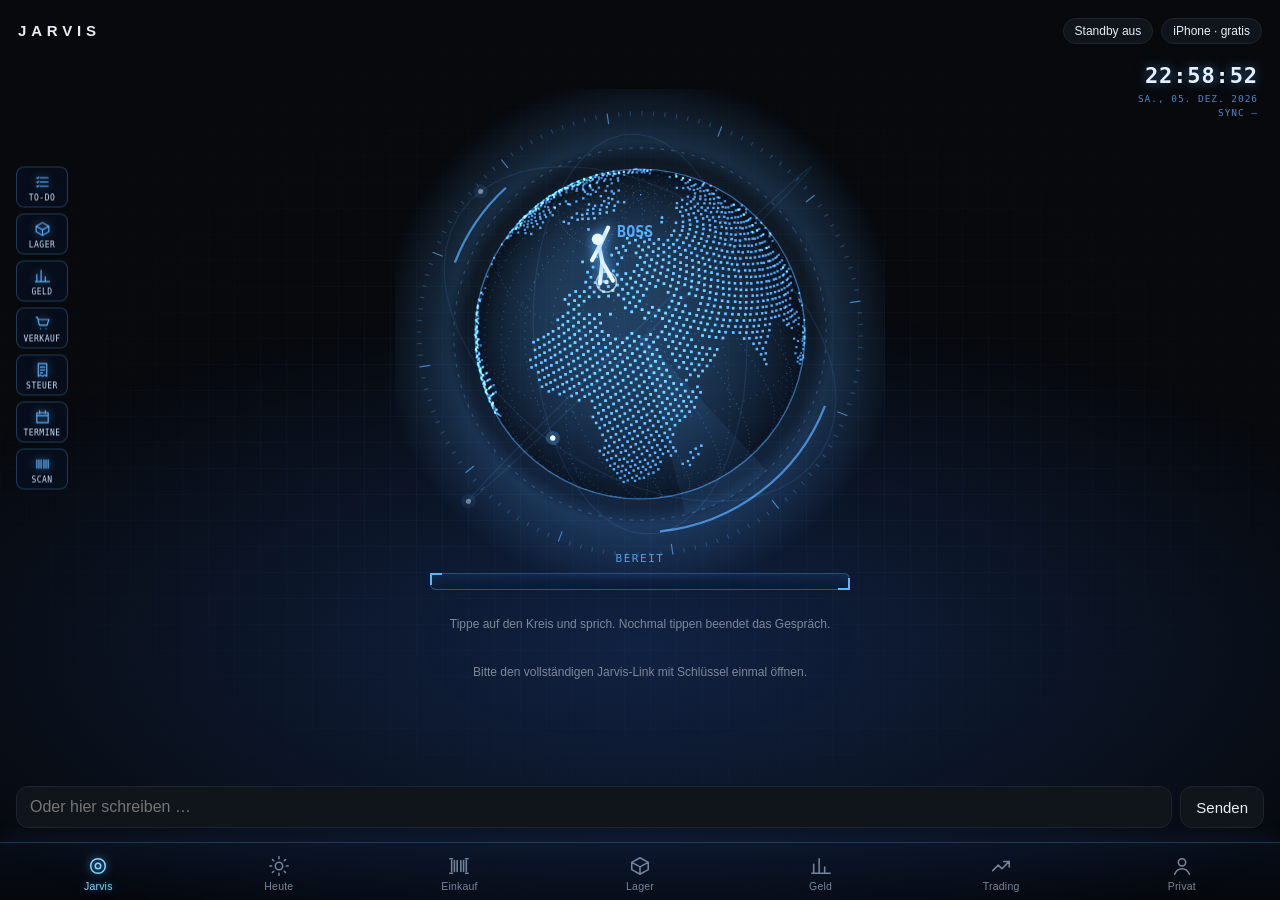
==== commit 68164ef9: "Add files via upload" ====
--- a/vorschau.html
+++ b/vorschau.html
@@ -102,6 +102,28 @@
   .bar-row { display: flex; align-items: center; justify-content: space-between; gap: 10px; color: var(--muted); font-size: 12px; margin: -4px 0 12px; }
   .bar-row button { background: var(--panel); border: 1px solid var(--line); color: var(--text); border-radius: 999px; padding: 5px 12px; font-size: 12px; }
 
+  /* ---------- Zukunfts-Look für alle Tabs (gleiche Bedienung, nur anderes Aussehen) ---------- */
+  :root { --hud: #5fb4ff; --hud-dim: rgba(95,180,255,.28); --glas: linear-gradient(180deg, rgba(16,34,64,.55), rgba(8,13,24,.85)); }
+  .view:not(#v-chat)::before { content: ""; position: fixed; inset: 0; pointer-events: none; z-index: 0;
+    background: radial-gradient(80% 45% at 50% 0%, rgba(40,92,190,.22), rgba(7,9,13,0) 70%),
+      repeating-linear-gradient(0deg, rgba(95,180,255,.035) 0 1px, transparent 1px 34px), repeating-linear-gradient(90deg, rgba(95,180,255,.035) 0 1px, transparent 1px 34px); }
+  .view:not(#v-chat) > * { position: relative; z-index: 1; }
+  .view:not(#v-chat) .card:not(.tr-card), .view:not(#v-chat) .kpi { background: var(--glas); border: 1px solid var(--hud-dim); border-radius: 8px; position: relative;
+    box-shadow: 0 0 22px rgba(60,140,255,.08) inset, 0 0 14px rgba(60,140,255,.06); }
+  .view:not(#v-chat) .card:not(.tr-card)::before, .view:not(#v-chat) .card:not(.tr-card)::after, .view:not(#v-chat) .kpi::before, .view:not(#v-chat) .kpi::after { content: ""; position: absolute; width: 11px; height: 11px; border: 0 solid var(--hud); pointer-events: none; }
+  .view:not(#v-chat) .card:not(.tr-card)::before, .view:not(#v-chat) .kpi::before { top: -1px; left: -1px; border-top-width: 2px; border-left-width: 2px; border-top-left-radius: 8px; }
+  .view:not(#v-chat) .card:not(.tr-card)::after, .view:not(#v-chat) .kpi::after { bottom: -1px; right: -1px; border-bottom-width: 2px; border-right-width: 2px; border-bottom-right-radius: 8px; }
+  .view:not(#v-chat) .card h3 { color: #9fd0ff; font-family: ui-monospace, "SF Mono", Menlo, Consolas, monospace; font-size: 12.5px; letter-spacing: .14em; text-shadow: 0 0 8px rgba(95,180,255,.35); }
+  .view:not(#v-chat) .kpi span { font-family: ui-monospace, "SF Mono", Menlo, Consolas, monospace; letter-spacing: .08em; text-transform: uppercase; font-size: 11px; color: #8fb8e6; }
+  .view:not(#v-chat) .kpi b, .ea-kpi b, .wk b { font-family: ui-monospace, "SF Mono", Menlo, Consolas, monospace; letter-spacing: -.01em; color: #eaf4ff; text-shadow: 0 0 10px rgba(95,180,255,.25); }
+  .view:not(#v-chat) .seg button[aria-pressed="true"] { box-shadow: 0 0 12px rgba(79,209,197,.45); }
+  .view:not(#v-chat) ul.list li { border-color: rgba(95,180,255,.14); }
+  nav.tabs { background: linear-gradient(180deg, rgba(8,14,26,.92), #05070b); border-top: 1px solid var(--hud-dim); box-shadow: 0 -6px 20px rgba(40,92,190,.12); }
+  nav.tabs button[aria-selected="true"] { color: #7fd8ff; text-shadow: 0 0 8px rgba(95,180,255,.6); }
+  nav.tabs button[aria-selected="true"] svg { filter: drop-shadow(0 0 5px rgba(95,180,255,.8)); }
+  @media (prefers-reduced-motion: no-preference) { .view.on:not(#v-chat) .card, .view.on:not(#v-chat) .kpi { animation: hudAuf .35s ease both; } }
+  @keyframes hudAuf { from { opacity: .4; transform: translateY(6px); } to { opacity: 1; transform: none; } }
+
   /* ---------- Einnahmen & Ausgaben ---------- */
   #card-ea .ab-top { flex-wrap: wrap; gap: 8px; }
   .ea-nav { justify-content: center; margin: 4px 0 10px; }
@@ -145,7 +167,31 @@
   /* ---------- Depot-Diagramme ---------- */
   #dp-charts { margin: 10px 0 4px; }
   #dp-charts .seg { margin: 0 0 6px; }
-  #c-dp-verlauf .ln { fill: none; stroke: var(--accent); stroke-width: 2; }
+  /* Depot im Trade-Republic-Stil */
+  .tr-card { background: #000; border-color: #000; overflow: hidden; }
+  .tr-lbl { color: #8a8a8e; font-size: 15px; font-weight: 600; display: flex; justify-content: space-between; gap: 8px; }
+  .tr-lbl em { font-style: normal; font-weight: 500; font-size: 12px; text-align: right; }
+  .tr-kopf { display: flex; align-items: baseline; gap: 12px; flex-wrap: wrap; margin-top: 4px; }
+  .tr-wert { font-size: 30px; font-weight: 700; letter-spacing: -.01em; font-variant-numeric: tabular-nums; color: #fff; }
+  .tr-chg { font-size: 16px; font-weight: 700; font-variant-numeric: tabular-nums; color: #fff; }
+  .tr-chg small { display: block; color: #8a8a8e; font-weight: 500; font-size: 12px; }
+  .tr-sub { font-size: 12px; color: #8a8a8e; min-height: 16px; }
+  .tr-chart { width: calc(100% + 32px); height: 240px; display: block; margin: 8px -16px 4px; touch-action: none; cursor: crosshair; overflow: visible; }
+  .tr-chart .ln { fill: none; stroke-width: 3; stroke-linejoin: round; stroke-linecap: round; }
+  .tr-chart .base { stroke: rgba(255,255,255,.45); stroke-width: 2; stroke-dasharray: 0 7; stroke-linecap: round; }
+  .tr-chart .glow { opacity: .25; transform-box: fill-box; transform-origin: center; animation: trPuls 1.8s ease-out infinite; }
+  @keyframes trPuls { 0% { transform: scale(.6); opacity: .45; } 100% { transform: scale(2.2); opacity: 0; } }
+  .tr-chart .cur { stroke: rgba(255,255,255,.45); stroke-width: 1; }
+  .tr-chart text { fill: var(--muted); font-size: 11px; }
+  @media (prefers-reduced-motion: reduce) { .tr-chart .glow { animation: none; } }
+  .tr-seg { display: flex; gap: 22px; margin: 22px 0 6px; }
+  .tr-seg button { background: none; border: 0; color: #6e6e73; font-weight: 700; font-size: 16px; padding: 4px 0; font-family: inherit; }
+  .tr-seg button[aria-pressed="true"] { color: #fff; }
+  /* Positionen wie bei Trade Republic */
+  #depot li.kurs .tr-pos-w { color: #8a8a8e; font-size: 13.5px; margin-top: 2px; }
+  #depot li.kurs .tr-pos-p { font-weight: 700; font-size: 16px; font-variant-numeric: tabular-nums; white-space: nowrap; }
+  #depot li.kurs .tr-pos-p.up { color: #34c759; } #depot li.kurs .tr-pos-p.down { color: #ff453a; }
+  #c-dp-verlauf .ln-alt { fill: none; stroke: var(--accent); stroke-width: 2; }
   #c-dp-verlauf .ein { fill: none; stroke: #ff9f6b; stroke-width: 1.4; stroke-dasharray: 4 3; }
   #c-dp-verlauf .ar { fill: url(#dpg); }
   #c-dp-verlauf .pt { fill: var(--accent); }
@@ -522,12 +568,13 @@
 
 <section class="view" id="v-trade" aria-label="Trading">
   <div class="scroll">
-    <div class="card"><h3>Mein Depot <em id="dp-stand"></em></h3>
-      <div class="sumrow"><div style="text-align:left"><b id="dp-wert">–</b><div class="sub" style="color:var(--muted);font-size:12px">Depotwert</div></div><div><span id="dp-gv"></span><div id="dp-heute" style="color:var(--muted);font-size:12px"></div></div></div>
+    <div class="card tr-card"><div class="tr-lbl">Depot <em id="dp-stand"></em></div>
+      <div class="tr-kopf"><b id="dp-wert" class="tr-wert">–</b><span class="tr-chg" id="dp-gv"></span></div>
+      <div class="tr-sub" id="dp-heute"></div>
       <div id="dp-charts" hidden>
-        <div class="seg" id="dp-seg"><button type="button" data-t="30" aria-pressed="false">30 T</button><button type="button" data-t="90" aria-pressed="false">3 M</button><button type="button" data-t="365" aria-pressed="false">1 J</button><button type="button" data-t="0" aria-pressed="true">Alles</button></div>
-        <svg class="chart" id="c-dp-verlauf" role="img" aria-label="Depotwert im Verlauf"></svg>
-        <div class="tip" id="t-dp">Tippe ins Diagramm für einen Tag</div>
+        <div class="tr-seg" id="dp-seg"><button type="button" data-t="1" aria-pressed="false">1T</button><button type="button" data-t="7" aria-pressed="false">1W</button><button type="button" data-t="30" aria-pressed="false">1M</button><button type="button" data-t="365" aria-pressed="false">1J</button><button type="button" data-t="0" aria-pressed="true">Max</button></div>
+        <svg class="tr-chart" id="c-dp-verlauf" role="img" aria-label="Depotwert im Verlauf"></svg>
+        <div class="tip" id="t-dp"></div>
         <div class="dp-h">Aufteilung</div>
         <div class="dp-split"><svg id="c-dp-pie" viewBox="0 0 120 120" role="img" aria-label="Aufteilung des Depots"></svg><ul id="dp-leg"></ul></div>
         <div class="dp-h">Gewinn / Verlust je Position</div>
@@ -2395,46 +2442,74 @@
     h[heute] = { w: Math.round(dp.wert * 100) / 100, e: Math.round((dp.wert - (dp.gv || 0)) * 100) / 100 };
     var k = Object.keys(h).sort(); while (k.length > 800) delete h[k.shift()];
     store('jarvis_depot_hist', JSON.stringify(h));
-  }
-  function dpVerlauf() {
-    var svg = $('c-dp-verlauf'), h; try { h = JSON.parse(store('jarvis_depot_hist') || '{}'); } catch (e) { h = {}; }
+    var t; try { t = JSON.parse(store('jarvis_depot_tag') || 'null'); } catch (e) { t = null; }
+    if (!t || t.datum !== heute) t = { datum: heute, start: Math.round((dp.wert - (dp.heute || 0)) * 100) / 100, pts: [] };
+    t.pts.push([Date.now(), Math.round(dp.wert * 100) / 100]); if (t.pts.length > 300) t.pts.shift();
+    store('jarvis_depot_tag', JSON.stringify(t));
+  }
+  // Kurve wie bei Trade Republic: eine Linie, gepunktete Startlinie, leuchtender Endpunkt, Finger zeigt Wert + Datum
+  var TR_NAME = { 1: 'Heute', 7: '1 Woche', 30: '1 Monat', 365: '1 Jahr', 0: 'Seit Beginn' };
+  function dpPunkte() {
+    var h; try { h = JSON.parse(store('jarvis_depot_hist') || '{}'); } catch (e) { h = {}; }
+    if (dpTage === 1) {
+      var t; try { t = JSON.parse(store('jarvis_depot_tag') || 'null'); } catch (e) { t = null; }
+      var heute = new Date().toLocaleDateString('sv-SE'), P = [];
+      if (t && t.datum === heute) { P.push({ ts: new Date(heute + 'T00:00:00').getTime(), w: t.start }); t.pts.forEach(function (x) { P.push({ ts: x[0], w: x[1] }); }); }
+      return P;
+    }
     var k = Object.keys(h).sort();
     if (dpTage) { var ab = new Date(Date.now() - dpTage * 864e5).toLocaleDateString('sv-SE'); k = k.filter(function (d) { return d >= ab; }); }
-    var W = svg.clientWidth || 340, H = 150, pl = 4, pr = 4, pt = 14, pb = 18;
+    return k.map(function (d) { return { ts: new Date(d + 'T12:00:00').getTime(), w: h[d].w, e: h[d].e }; });
+  }
+  function dpKopf(wert, diff, basis, label) {
+    $('dp-wert').textContent = eur(wert, 2);
+    var el = $('dp-gv');
+    if (diff == null || !basis) { el.innerHTML = '<small>' + esc(label) + '</small>'; return; }
+    var pz = diff / basis * 100;
+    el.innerHTML = (diff >= 0 ? '▲ ' : '▼ ') + Math.abs(pz).toLocaleString('de-DE', { minimumFractionDigits: 2, maximumFractionDigits: 2 }) + ' %<small>' + (diff >= 0 ? '+' : '−') + eur(Math.abs(diff), 2) + ' · ' + esc(label) + '</small>';
+  }
+  function dpKopfAktuell(P) {
+    var dp = (dLast && dLast.depot) || {}, wert = dp.wert || (P.length ? P[P.length - 1].w : 0);
+    if (dpTage === 0) dpKopf(wert, dp.gv, wert - (dp.gv || 0), TR_NAME[0]);
+    else if (dpTage === 1) dpKopf(wert, dp.heute, wert - (dp.heute || 0), TR_NAME[1]);
+    else if (P.length >= 2) dpKopf(wert, wert - P[0].w, P[0].w, TR_NAME[dpTage]);
+    else dpKopf(wert, null, null, TR_NAME[dpTage]);
+  }
+  function dpVerlauf() {
+    var svg = $('c-dp-verlauf'), P = dpPunkte();
+    var W = svg.clientWidth || 340, H = 210, pt = 12, pb = 12;
     svg.setAttribute('viewBox', '0 0 ' + W + ' ' + H);
-    if (k.length < 2) {
-      svg.innerHTML = '<text x="' + W / 2 + '" y="70" text-anchor="middle">Der Verlauf startet heute –</text><text x="' + W / 2 + '" y="86" text-anchor="middle">ab morgen siehst du hier eine Kurve.</text>';
-      svg.onclick = null; return;
+    dpKopfAktuell(P);
+    if (P.length < 2) {
+      svg.innerHTML = '<text x="' + W / 2 + '" y="' + (H / 2) + '" text-anchor="middle">' + (dpTage === 1 ? 'Der Tagesverlauf füllt sich, sobald du heute öfter reinschaust.' : 'Der Verlauf läuft seit 03.10. – er wird jeden Tag länger.') + '</text>';
+      svg.onpointerdown = svg.onpointermove = null; $('t-dp').textContent = ''; return;
     }
-    var P = k.map(function (d) { return { d: d, w: h[d].w, e: h[d].e }; });
-    var vals = []; P.forEach(function (p) { vals.push(p.w); if (p.e) vals.push(p.e); });
-    var mn = Math.min.apply(null, vals), mx = Math.max.apply(null, vals), sp = (mx - mn) || mx * 0.05 || 1; mn -= sp * 0.1; mx += sp * 0.1;
-    var t0 = new Date(P[0].d).getTime(), t1 = new Date(P[P.length - 1].d).getTime();
-    var X = function (p) { return pl + (W - pl - pr) * (new Date(p.d).getTime() - t0) / ((t1 - t0) || 1); };
+    var vals = P.map(function (p) { return p.w; }), mn = Math.min.apply(null, vals), mx = Math.max.apply(null, vals), sp = (mx - mn) || mx * 0.01 || 1;
+    mn -= sp * 0.08; mx += sp * 0.08;
+    var t0 = P[0].ts, t1 = P[P.length - 1].ts;
+    var X = function (p) { return (W - 8) * (p.ts - t0) / ((t1 - t0) || 1); };
     var Y = function (v) { return pt + (H - pt - pb) * (1 - (v - mn) / (mx - mn)); };
+    var ende = P[P.length - 1], farbe = '#fff';
     var lw = P.map(function (p, i) { return (i ? 'L' : 'M') + X(p).toFixed(1) + ' ' + Y(p.w).toFixed(1); }).join('');
-    var le = P.filter(function (p) { return p.e; }).map(function (p, i) { return (i ? 'L' : 'M') + X(p).toFixed(1) + ' ' + Y(p.e).toFixed(1); }).join('');
-    var ar = lw + 'L' + X(P[P.length - 1]).toFixed(1) + ' ' + (H - pb) + 'L' + X(P[0]).toFixed(1) + ' ' + (H - pb) + 'Z';
-    var dt = function (d) { return new Date(d + 'T12:00:00').toLocaleDateString('de-DE', { day: 'numeric', month: 'short' }); };
-    var ende = P[P.length - 1], gut = ende.w >= P[0].w;
-    var html = '<defs><linearGradient id="dpg" x1="0" y1="0" x2="0" y2="1"><stop offset="0" stop-color="' + (gut ? '#4fd1c5' : '#ff7a7a') + '" stop-opacity=".35"/><stop offset="1" stop-color="' + (gut ? '#4fd1c5' : '#ff7a7a') + '" stop-opacity="0"/></linearGradient></defs>' +
-      '<line class="grid" x1="0" x2="' + W + '" y1="' + (H - pb) + '" y2="' + (H - pb) + '"/>' +
-      '<path class="ar" d="' + ar + '"/>' + (le ? '<path class="ein" d="' + le + '"/>' : '') + '<path class="ln" d="' + lw + '" style="stroke:' + (gut ? 'var(--accent)' : '#ff7a7a') + '"/>' +
-      '<circle class="pt" cx="' + X(ende).toFixed(1) + '" cy="' + Y(ende.w).toFixed(1) + '" r="3.5"/>' +
-      '<text x="' + pl + '" y="' + (H - 4) + '">' + dt(P[0].d) + '</text><text x="' + (W - pr) + '" y="' + (H - 4) + '" text-anchor="end">' + dt(ende.d) + '</text>' +
-      '<text x="' + pl + '" y="10">' + eur(Math.max.apply(null, P.map(function (p) { return p.w; }))) + ' max</text>' +
-      '<text x="' + (W - pr) + '" y="10" text-anchor="end">— Wert  ┅ eingezahlt</text>' +
-      '<line id="dp-cur" class="grid" x1="0" x2="0" y1="' + pt + '" y2="' + (H - pb) + '" style="display:none"/>';
-    svg.innerHTML = html;
-    var diff = ende.w - P[0].w;
-    $('t-dp').innerHTML = 'Im Zeitraum <span class="' + cls(diff) + '">' + (diff > 0 ? '+' : '') + eur(diff, 2) + '</span> · tippe ins Diagramm';
-    svg.onclick = function (ev) {
+    var by = Y(dpTage === 0 && P[0].e ? P[0].e : P[0].w).toFixed(1);
+    svg.innerHTML = '<line class="base" x1="0" x2="' + W + '" y1="' + by + '" y2="' + by + '"/>' +
+      '<path class="ln" d="' + lw + '" stroke="' + farbe + '"/>' +
+
+      '<g id="dp-scrub" style="display:none"><line class="cur" id="dp-cur" y1="0" y2="' + H + '"/><circle id="dp-cdot" r="4.5" fill="' + farbe + '" stroke="#000" stroke-width="1.5"/></g>';
+    var datum = function (p) { var d = new Date(p.ts); return dpTage === 1 ? d.toLocaleTimeString('de-DE', { hour: '2-digit', minute: '2-digit' }) + ' Uhr' : d.toLocaleDateString('de-DE', { day: 'numeric', month: 'short', year: '2-digit' }); };
+    $('t-dp').textContent = 'Finger auf die Kurve legen für Wert und Datum.';
+    var zeig = function (ev) {
       var r = svg.getBoundingClientRect(), x = (ev.clientX - r.left) * W / r.width, best = P[0];
       P.forEach(function (p) { if (Math.abs(X(p) - x) < Math.abs(X(best) - x)) best = p; });
-      var c = $('dp-cur'); c.setAttribute('x1', X(best)); c.setAttribute('x2', X(best)); c.style.display = '';
-      var g = best.e ? best.w - best.e : null;
-      $('t-dp').innerHTML = dt(best.d) + ': <b>' + eur(best.w, 2) + '</b>' + (g != null ? ' · <span class="' + cls(g) + '">' + (g > 0 ? '+' : '') + eur(g, 2) + '</span> G/V' : '');
+      var g = $('dp-scrub'); g.style.display = '';
+      $('dp-cur').setAttribute('x1', X(best)); $('dp-cur').setAttribute('x2', X(best));
+      $('dp-cdot').setAttribute('cx', X(best)); $('dp-cdot').setAttribute('cy', Y(best.w));
+      dpKopf(best.w, best.w - P[0].w, P[0].w, datum(best));
     };
+    var ende2 = function () { var g = $('dp-scrub'); if (g) g.style.display = 'none'; dpKopfAktuell(P); };
+    svg.onpointerdown = function (ev) { try { svg.setPointerCapture(ev.pointerId); } catch (e) {} zeig(ev); };
+    svg.onpointermove = function (ev) { if (ev.buttons || ev.pointerType === 'touch') zeig(ev); };
+    svg.onpointerup = svg.onpointercancel = svg.onpointerleave = ende2;
   }
   function dpCharts(d) {
     var dp = (d && d.depot) || {}, P = (dp.positionen || []).filter(function (p) { return p.wert > 0; });
@@ -2471,12 +2546,13 @@
   function delBtn(kind, id) { return '<button class="del" type="button" data-kind="' + kind + '" data-id="' + id + '" aria-label="Löschen">✕</button>'; }
   function renderDepot(d) {
     var dp = d.depot || {}, P = dp.positionen || [];
-    $('dp-stand').textContent = 'Stand ' + new Date(d.stand).toLocaleTimeString('de-DE', { hour: '2-digit', minute: '2-digit' });
+    var dpT = new Date(d.stand || Date.now()); $('dp-stand').textContent = isNaN(dpT) ? '' : 'Stand ' + dpT.toLocaleTimeString('de-DE', { hour: '2-digit', minute: '2-digit' });
     $('dp-wert').textContent = P.length ? eur(dp.wert, 2) : '–';
     $('dp-gv').innerHTML = P.length ? '<span class="' + cls(dp.gv) + '">' + (dp.gv > 0 ? '+' : '') + eur(dp.gv, 2) + ' (' + pct(dp.gv_prozent) + ')</span>' : '';
     $('dp-heute').innerHTML = P.length ? 'heute <span class="' + cls(dp.heute) + '">' + (dp.heute > 0 ? '+' : '') + eur(dp.heute, 2) + '</span>' : '';
     $('depot').innerHTML = P.length ? P.map(function (p) {
-      return '<li class="kurs" data-sym="' + esc(p.symbol || '') + '" data-name="' + esc(p.name) + '" data-preis="' + (p.preis != null ? p.preis : '') + '"><div class="main"><div>' + esc(p.name) + (alarmeFuer(p.symbol).length ? ' <span class="tag">🔔</span>' : '') + '</div><div class="sub">' + p.stueck.toLocaleString('de-DE') + ' Stk · Kauf ' + eur(p.kaufkurs, 2) + ' · jetzt ' + (p.preis != null ? eur(p.preis, 2) : 'kein Kurs') + ' <span class="' + cls(p.tag_prozent) + '">' + pct(p.tag_prozent) + '</span></div></div><div class="val" style="text-align:right">' + (p.wert != null ? eur(p.wert, 2) : '–') + '<div class="sub ' + cls(p.gv) + '">' + (p.gv != null ? (p.gv > 0 ? '+' : '') + eur(p.gv, 2) : '') + '</div></div>' + delBtn('pos', p.id) + '</li>';
+      var pz = p.gv_prozent != null ? p.gv_prozent : (p.kaufkurs && p.preis != null ? (p.preis / p.kaufkurs - 1) * 100 : null);
+      return '<li class="kurs" data-sym="' + esc(p.symbol || '') + '" data-name="' + esc(p.name) + '" data-preis="' + (p.preis != null ? p.preis : '') + '"><div class="main"><div><b>' + esc(p.name) + '</b>' + (alarmeFuer(p.symbol).length ? ' 🔔' : '') + '</div><div class="tr-pos-w">' + (p.wert != null ? eur(p.wert, 2) : '–') + ' · ' + p.stueck.toLocaleString('de-DE') + ' Stk</div></div><div class="tr-pos-p ' + (pz == null ? '' : pz >= 0 ? 'up' : 'down') + '">' + (pz == null ? '–' : (pz >= 0 ? '▲ ' : '▼ ') + Math.abs(pz).toLocaleString('de-DE', { minimumFractionDigits: 2, maximumFractionDigits: 2 }) + ' %') + '</div>' + delBtn('pos', p.id) + '</li>';
     }).join('') : '<li class="empty">Noch keine Positionen. Unten hinzufügen.</li>';
     try { dpCharts(d); } catch (e) {}
     var W = d.watchlist || [];
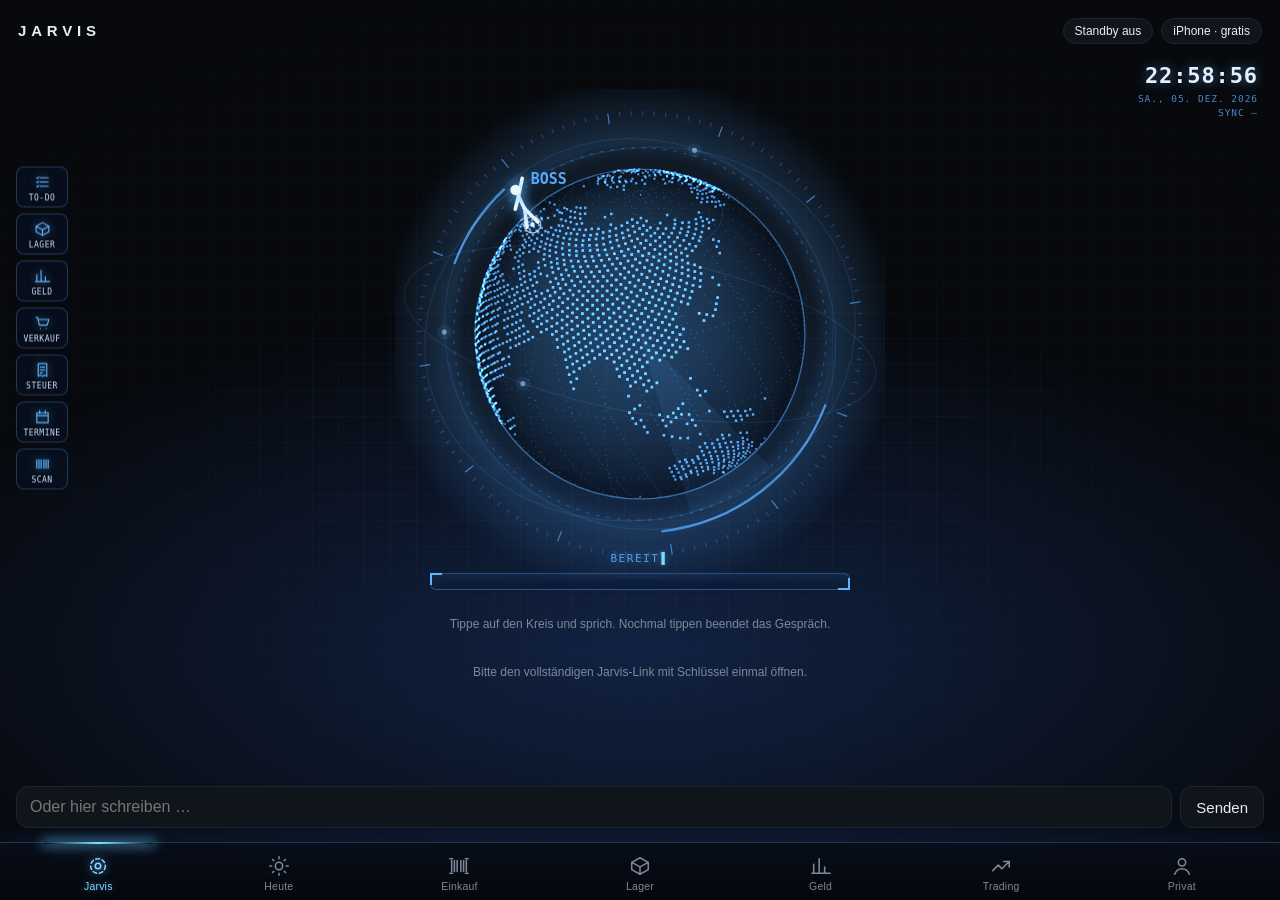
==== commit 98e0ede4: "Add files via upload" ====
--- a/vorschau.html
+++ b/vorschau.html
@@ -127,13 +127,22 @@
   /* ---------- Einnahmen & Ausgaben ---------- */
   #card-ea .ab-top { flex-wrap: wrap; gap: 8px; }
   .ea-nav { justify-content: center; margin: 4px 0 10px; }
-  .ea-kpi { display: grid; grid-template-columns: repeat(3, minmax(0, 1fr)); gap: 8px; margin-bottom: 8px; }
-  .ea-kpi div { background: var(--bg); border: 1px solid var(--line); border-radius: 10px; padding: 8px 10px; }
-  .ea-kpi span { display: block; font-size: 11px; color: var(--muted); }
-  .ea-kpi b { font-size: 17px; font-variant-numeric: tabular-nums; }
-  #c-ea .e { fill: #4fd1c5; } #c-ea .a { fill: #ff8a7a; } #c-ea .dim { opacity: .3; }
+  .ea-kpi { display: flex; gap: 22px; margin: 2px 0 10px; }
+  .ea-kpi span { display: block; font-size: 13px; color: var(--muted); }
+  .ea-kpi b { font-size: 22px; font-variant-numeric: tabular-nums; }
+  #c-ea { height: 190px; touch-action: pan-y; }
+  #c-ea .e { fill: #34c759; } #c-ea .a { fill: #ff453a; } #c-ea .dim { opacity: .3; }
+  #c-ea .le { stroke: #34c759; } #c-ea .la { stroke: #ff453a; } #c-ea .le, #c-ea .la { fill: none; stroke-width: 2.5; stroke-linejoin: round; }
+  #c-ea .pe { fill: #34c759; } #c-ea .pa { fill: #ff453a; }
+  #c-ea .gh { stroke: rgba(255,255,255,.12); stroke-width: 1; } #c-ea .gv { stroke: rgba(255,255,255,.14); stroke-width: 1; stroke-dasharray: 3 4; }
+  #c-ea .band { fill: rgba(95,180,255,.08); } #c-ea .cur { stroke: rgba(255,255,255,.5); stroke-width: 1; }
+  #c-ea text { fill: var(--muted); font-size: 10.5px; }
+  .ea-typ { margin: 6px 0 4px; }
+  .ea-diff { display: flex; justify-content: flex-end; align-items: baseline; gap: 12px; border-top: 1px solid var(--line); margin-top: 10px; padding-top: 10px; }
+  .ea-diff span { color: var(--muted); font-size: 15px; } .ea-diff b { font-size: 19px; font-variant-numeric: tabular-nums; }
+  #ea-punkt { margin-left: auto; color: var(--text); font-variant-numeric: tabular-nums; }
   .ea-leg { font-size: 11.5px; color: var(--muted); display: flex; gap: 12px; align-items: center; margin: 2px 0 6px; }
-  .ea-leg i { display: inline-block; width: 9px; height: 9px; border-radius: 2px; margin-right: -6px; } .ea-leg i.e { background: #4fd1c5; } .ea-leg i.a { background: #ff8a7a; }
+  .ea-leg i { display: inline-block; width: 9px; height: 9px; border-radius: 2px; margin-right: -6px; } .ea-leg i.e { background: #34c759; } .ea-leg i.a { background: #ff453a; }
 
   /* ---------- Kurs-Detail ---------- */
   li.kurs { cursor: pointer; }
@@ -363,6 +372,56 @@
   @keyframes kugelGibt { 0% { filter: none; } 40% { filter: drop-shadow(0 0 28px rgba(95,180,255,.95)) brightness(1.25); } 100% { filter: none; } }
   #orb.gibt { animation: kugelGibt .5s ease; }
   @media (prefers-reduced-motion: reduce) { #hudwin .hw.ausKugel, #orb.gibt { animation: none; } }
+  /* ===== Jarvis-Tab: Zukunfts-Effekte ===== */
+  #jv-boot { position: absolute; inset: 0; z-index: 30; pointer-events: none; overflow: hidden; display: none; }
+  #v-chat.boot #jv-boot { display: block; }
+  #jv-boot .scan { position: absolute; left: -10%; right: -10%; height: 2px; top: 0; background: linear-gradient(90deg, transparent, #7fe3ff, #fff, #7fe3ff, transparent); box-shadow: 0 0 18px 4px rgba(95,200,255,.55); animation: jvScan 1.1s cubic-bezier(.5,0,.3,1) forwards; }
+  #jv-boot .ring { position: absolute; left: 50%; top: 33%; width: 40px; height: 40px; margin: -20px 0 0 -20px; border: 2px solid rgba(127,227,255,.9); border-radius: 50%; animation: jvRing 1.2s ease-out forwards; }
+  #jv-boot .ring.r2 { animation-delay: .18s; border-style: dashed; } #jv-boot .ring.r3 { animation-delay: .36s; border-width: 1px; }
+  #jv-boot .txt { position: absolute; left: 16px; bottom: 26%; font: 600 11px/1.7 ui-monospace, Menlo, monospace; color: #8fe6ff; letter-spacing: .12em; text-shadow: 0 0 8px rgba(95,200,255,.8); white-space: pre; animation: jvFade 1.9s ease forwards; background: rgba(2,8,18,.88); border: 1px solid rgba(95,200,255,.4); padding: 8px 12px; border-radius: 6px; }
+  #jv-boot .flash { position: absolute; inset: 0; background: radial-gradient(circle at 50% 33%, rgba(127,227,255,.35), transparent 60%); animation: jvFlash .9s ease-out forwards; }
+  @keyframes jvScan { from { top: 0; opacity: 1; } 85% { opacity: 1; } to { top: 100%; opacity: 0; } }
+  @keyframes jvRing { from { transform: scale(.2); opacity: 1; } to { transform: scale(14); opacity: 0; } }
+  @keyframes jvFade { 0%, 75% { opacity: 1; } to { opacity: 0; } }
+  @keyframes jvFlash { from { opacity: 1; } to { opacity: 0; } }
+  #v-chat.boot #orb { animation: jvOrbIn .9s cubic-bezier(.2,.9,.2,1); }
+  @keyframes jvOrbIn { from { transform: scale(.3) rotate(-25deg); opacity: 0; filter: brightness(3) blur(6px); } 60% { filter: brightness(1.6); } to { transform: none; opacity: 1; filter: none; } }
+  #v-chat.boot #stage .hud-tools button { animation: jvTool .5s cubic-bezier(.2,.9,.2,1) backwards; }
+  #v-chat.boot #stage .hud-tools button:nth-child(1) { animation-delay: .35s } #v-chat.boot #stage .hud-tools button:nth-child(2) { animation-delay: .42s } #v-chat.boot #stage .hud-tools button:nth-child(3) { animation-delay: .49s } #v-chat.boot #stage .hud-tools button:nth-child(4) { animation-delay: .56s } #v-chat.boot #stage .hud-tools button:nth-child(5) { animation-delay: .63s } #v-chat.boot #stage .hud-tools button:nth-child(6) { animation-delay: .7s } #v-chat.boot #stage .hud-tools button:nth-child(7) { animation-delay: .77s }
+  @keyframes jvTool { from { transform: translateX(-60px) skewX(-20deg); opacity: 0; filter: brightness(3); } to { transform: none; opacity: 1; filter: none; } }
+  #v-chat.boot .hud-top, #v-chat.boot .hud-fin, #v-chat.boot #form { animation: jvGlitch .7s steps(6) .2s backwards; }
+  @keyframes jvGlitch { 0% { opacity: 0; transform: translateX(-6px); clip-path: inset(0 0 80% 0); } 30% { opacity: 1; transform: translateX(5px); clip-path: inset(40% 0 20% 0); } 60% { transform: translateX(-3px); clip-path: inset(10% 0 50% 0); } to { opacity: 1; transform: none; clip-path: inset(0); } }
+  #stage .hud-tools button { position: relative; overflow: hidden; transition: box-shadow .2s, border-color .2s, color .2s; }
+  #stage .hud-tools button::after { content: ""; position: absolute; left: 0; right: 0; top: -40%; height: 40%; background: linear-gradient(180deg, transparent, rgba(127,227,255,.35), transparent); animation: jvToolScan 3.2s linear infinite; pointer-events: none; }
+  #stage .hud-tools button:nth-child(2n)::after { animation-delay: 1.1s } #stage .hud-tools button:nth-child(3n)::after { animation-delay: 2.1s }
+  @keyframes jvToolScan { from { top: -40%; } 30%, to { top: 120%; } }
+  #stage .hud-tools button:active { box-shadow: 0 0 18px rgba(95,200,255,.8); border-color: #7fe3ff; color: #fff; }
+  #orb.speaking canvas { animation: jvSchweb 2.4s ease-in-out infinite; }
+  #orb.thinking canvas { animation: jvDenk 1.6s ease-in-out infinite; }
+  @keyframes jvSchweb { 0%, 100% { transform: translateY(0) scale(1); } 50% { transform: translateY(-6px) scale(1.015); } }
+  @keyframes jvDenk { 0%, 100% { filter: brightness(1); } 50% { filter: brightness(1.25); } }
+  #status { font-family: ui-monospace, "SF Mono", Menlo, monospace; letter-spacing: .08em; text-shadow: 0 0 8px rgba(95,200,255,.5); }
+  #status::after { content: "▌"; margin-left: 2px; animation: jvBlink 1s steps(2) infinite; color: #7fe3ff; }
+  @keyframes jvBlink { 50% { opacity: 0; } }
+  /* Fenster: Hologramm auf und zu */
+  #hudwin .hw .hw-scan { position: absolute; left: 0; right: 0; top: 0; height: 3px; background: linear-gradient(90deg, transparent, #9fefff, transparent); box-shadow: 0 0 14px 3px rgba(127,227,255,.6); opacity: 0; pointer-events: none; z-index: 2; }
+  #hudwin .hw.ausKugel .hw-scan { animation: jvHwScan .7s .25s ease-out; }
+  #hudwin .hw.ausKugel #hw-body { animation: jvHolo .7s .2s steps(8) backwards; }
+  @keyframes jvHwScan { from { top: 0; opacity: 1; } to { top: 100%; opacity: 0; } }
+  @keyframes jvHolo { from { clip-path: inset(0 0 100% 0); opacity: .3; filter: hue-rotate(40deg) brightness(2); } to { clip-path: inset(0); opacity: 1; filter: none; } }
+  #hudwin.zu .hw { animation: jvHwZu .26s cubic-bezier(.6,0,.8,.4) forwards; } #hudwin.zu .hw-bg { animation: jvFade .26s forwards; }
+  @keyframes jvHwZu { to { transform: translate(var(--dx, 0), var(--dy, 0)) scale(.05); opacity: 0; filter: brightness(3); } }
+  /* Fußleiste: leuchtender Schieber + Jarvis-Icon lebt */
+  nav.tabs { position: relative; }
+  #nav-ind { position: absolute; top: -1px; height: 2px; left: 0; width: 40px; background: linear-gradient(90deg, transparent, #7fe3ff, transparent); box-shadow: 0 0 12px 2px rgba(95,200,255,.7); transition: transform .35s cubic-bezier(.3,1.4,.5,1), width .35s; pointer-events: none; }
+  nav.tabs button[data-v="v-chat"] svg circle:first-child { stroke-dasharray: 4 3; transform-origin: 12px 12px; animation: jvDreh 6s linear infinite; }
+  nav.tabs.spricht button[data-v="v-chat"] svg { animation: jvPuls .5s ease-in-out infinite alternate; }
+  nav.tabs.spricht button[data-v="v-chat"] svg circle:first-child { animation-duration: 1.2s; }
+  @keyframes jvDreh { to { transform: rotate(360deg); } }
+  @keyframes jvPuls { from { transform: scale(1); } to { transform: scale(1.25); filter: drop-shadow(0 0 8px #7fe3ff); } }
+  nav.tabs button { transition: color .25s, transform .2s; } nav.tabs button:active { transform: scale(.9); }
+  @media (prefers-reduced-motion: reduce) { #v-chat.boot *, #jv-boot *, #orb canvas, nav.tabs svg, nav.tabs svg circle, #stage .hud-tools button::after, #hudwin .hw * { animation: none !important; } }
+
   #v-chat::after { content: ""; position: fixed; inset: 0; pointer-events: none; z-index: 0; opacity: .55;
     background-image: linear-gradient(rgba(95,180,255,.07) 1px, transparent 1px), linear-gradient(90deg, rgba(95,180,255,.07) 1px, transparent 1px);
     background-size: 26px 26px; -webkit-mask-image: radial-gradient(75% 60% at 50% 45%, #000 30%, transparent 85%); mask-image: radial-gradient(75% 60% at 50% 45%, #000 30%, transparent 85%); }
@@ -517,13 +576,15 @@
       <div class="kpi"><span>Gewinn diesen Monat</span><b id="k-gew">–</b><small id="k-gew-s"></small></div>
       <div class="kpi"><span>Rechnungen diesen Monat</span><b id="k-monat">–</b><small>alle Kanäle · Lexware</small></div>
     </div>
-    <div class="card" id="card-ea"><h3>Einnahmen &amp; Ausgaben <em>Lexware</em></h3>
+    <div class="card" id="card-ea"><h3>Umsätze <em>Lexware</em></h3>
       <div class="ab-top"><div class="seg" id="ea-seg"><button type="button" data-a="monat" aria-pressed="true">Monat</button><button type="button" data-a="quartal" aria-pressed="false">Quartal</button><button type="button" data-a="jahr" aria-pressed="false">Jahr</button></div>
         <div class="seg" id="ea-bn"><button type="button" data-b="brutto" aria-pressed="true">Brutto</button><button type="button" data-b="netto" aria-pressed="false">Netto</button></div></div>
       <div class="ab-nav ea-nav"><button type="button" id="ea-prev" aria-label="Zeitraum zurück">‹</button><b id="ea-per">–</b><button type="button" id="ea-next" aria-label="Zeitraum weiter">›</button></div>
-      <div class="ea-kpi"><div><span>Einnahmen</span><b id="ea-ein">–</b></div><div><span>Ausgaben</span><b id="ea-aus">–</b></div><div><span>Ergebnis</span><b id="ea-erg">–</b></div></div>
+      <div class="ea-kpi"><div><span>Einnahmen</span><b id="ea-ein">–</b></div><div><span>Ausgaben</span><b id="ea-aus">–</b></div></div>
       <svg class="chart" id="c-ea" role="img" aria-label="Einnahmen und Ausgaben je Monat"></svg>
-      <div class="ea-leg"><i class="e"></i>Einnahmen <i class="a"></i>Ausgaben</div>
+      <div class="ea-leg"><i class="e"></i>Einnahmen <i class="a"></i>Ausgaben <span id="ea-punkt"></span></div>
+      <div class="seg ea-typ" id="ea-typ"><button type="button" data-t="linie" aria-pressed="true">Liniendiagramm</button><button type="button" data-t="balken" aria-pressed="false">Balken</button></div>
+      <div class="ea-diff"><span>Differenz</span><b id="ea-erg">–</b></div>
       <ul class="rows" id="ea-rows"></ul>
       <div class="tip" id="ea-tip">Nur lesen aus Lexware. Netto: ab 01.07.2026 sind 19 % herausgerechnet (Schätzung), davor warst du Kleinunternehmer (brutto = netto).</div></div>
     <div class="card" id="card-ab"><h3>Abschluss <em id="ab-sum"></em></h3>
@@ -630,6 +691,7 @@
     <div class="card"><h3>Ladenhüter <em id="lh-info"></em></h3><ul class="list" id="ladenhueter"></ul><div class="tip">Am längsten im Lager (seit Bestellung) · ab 30 Tagen rot</div></div>
 </div>
 <section class="view on" id="v-chat" aria-label="Jarvis">
+<div id="jv-boot" aria-hidden="true"><div class="flash"></div><i class="ring"></i><i class="ring r2"></i><i class="ring r3"></i><div class="scan"></div><div class="txt" id="jv-boot-t"></div></div>
 <i class="hud-cn tl"></i><i class="hud-cn tr"></i><i class="hud-cn bl"></i><i class="hud-cn br"></i>
 <div class="hud-top">
   <div id="hud-l" role="button" tabindex="0" aria-label="Heute zu tun öffnen"></div>
@@ -658,7 +720,7 @@
 </form>
 </section>
 
-<div id="hudwin" hidden><div class="hw-bg" data-close="1"></div><div class="hw" role="dialog" aria-modal="true" aria-labelledby="hw-t"><div class="hw-h"><span id="hw-t"></span><button type="button" data-close="1" aria-label="Schließen">×</button></div><div id="hw-body"></div><button type="button" id="hw-go">Im Tab öffnen ›</button></div></div>
+<div id="hudwin" hidden><div class="hw-bg" data-close="1"></div><div class="hw" role="dialog" aria-modal="true" aria-labelledby="hw-t"><i class="hw-scan"></i><div class="hw-h"><span id="hw-t"></span><button type="button" data-close="1" aria-label="Schließen">×</button></div><div id="hw-body"></div><button type="button" id="hw-go">Im Tab öffnen ›</button></div></div>
 <div id="sheet" hidden><div class="sh-bg" data-close="1"></div><div class="sh" role="dialog" aria-modal="true" aria-label="Artikel-Details"><button type="button" class="sh-x" data-close="1" aria-label="Schließen">×</button><div id="sh-body"></div></div></div>
 <nav class="tabs" role="tablist">
   <button type="button" role="tab" data-v="v-chat" aria-selected="true"><svg viewBox="0 0 24 24"><circle cx="12" cy="12" r="8"/><circle cx="12" cy="12" r="3"/></svg>Jarvis</button>
@@ -668,6 +730,7 @@
   <button type="button" role="tab" data-v="v-geld" aria-selected="false"><svg viewBox="0 0 24 24"><path d="M4 20V10M10 20V4M16 20v-7M22 20H2"/></svg>Geld</button>
   <button type="button" role="tab" data-v="v-trade" aria-selected="false"><svg viewBox="0 0 24 24"><path d="M3 17l6-6 4 4 8-8M15 7h6v6"/></svg>Trading</button>
   <button type="button" role="tab" data-v="v-privat" aria-selected="false"><svg viewBox="0 0 24 24"><circle cx="12" cy="8" r="4"/><path d="M4 21c1.5-4 4.5-6 8-6s6.5 2 8 6"/></svg>Privat</button>
+  <i id="nav-ind" aria-hidden="true"></i>
 </nav>
 <script>
 (function () {
@@ -706,7 +769,15 @@
     if (cls === 'me') { try { window.dispatchEvent(new CustomEvent('jarvis-frage', { detail: txt })); } catch (e) {} }
     return el;
   }
-  function setState(s, label) { state = s; orb.className = (s === 'idle') ? '' : s; statusEl.textContent = label; }
+  var tippT = 0;
+  function setState(s, label) {
+    state = s; orb.className = (s === 'idle') ? '' : s;
+    var nv = document.querySelector('nav.tabs'); if (nv) nv.classList.toggle('spricht', s === 'speaking' || s === 'listening');
+    clearInterval(tippT); var n = 0; label = String(label || '');
+    if (window.matchMedia && matchMedia('(prefers-reduced-motion: reduce)').matches) { statusEl.textContent = label; return; }
+    tippT = setInterval(function () { n += 2; statusEl.textContent = label.slice(0, n); if (n >= label.length) clearInterval(tippT); }, 18);
+  }
+  var spkAn = null, spkBuf = null;
 
   // ---------- Jarvis-Kugel (holografischer Globus, drehbar) ----------
   var orbDragged = false;
@@ -733,6 +804,12 @@
     var COL = { idle: [86, 170, 255], standby: [86, 170, 255], listening: [64, 226, 210], thinking: [255, 196, 96], speaking: [130, 180, 255] };
     var cur = COL.idle.slice(), lvl = 0, rotY = HOME_LON + Math.PI / 2 + 0.25, rotX = -0.55, vY = 0, vX = 0, drag = null, lastAct = 0;
     var reduce = window.matchMedia && matchMedia('(prefers-reduced-motion: reduce)').matches;
+    var puls = 0, wellen = [], funken = [], letzteWelle = 0;
+    function jvPuls(st) { puls = Math.min(1, Math.max(puls, st || 1)); var n = performance.now(); if (n - letzteWelle > 170) { letzteWelle = n; wellen.push(n); if (wellen.length > 8) wellen.shift(); } }
+    window.jvPuls = jvPuls;
+    // Partikel-Strahl aus der Kugel Richtung Fenster
+    window.jvBurst = function (dx, dy) { if (reduce) return; var an = Math.atan2(dy, dx), now = performance.now(); for (var b = 0; b < 46; b++) funken.push({ a: an + (Math.random() - .5) * .9, v: .5 + Math.random() * 1.4, t0: now + Math.random() * 120, l: 500 + Math.random() * 350 }); jvPuls(1); };
+    var bootT = 0; window.jvBootOrb = function () { bootT = performance.now(); };
     function size() { var d = Math.min(window.devicePixelRatio || 1, 2), w = cv.clientWidth || 300; cv.width = w * d; cv.height = w * d; }
     size(); window.addEventListener('resize', size);
     // Drehen mit dem Finger
@@ -752,19 +829,26 @@
     ob.addEventListener('pointerup', end); ob.addEventListener('pointercancel', end);
     function amp(t) {
       if (state === 'listening' && analyser && buf) { try { return Math.min(1, level() * 6); } catch (e) { return .2; } }
-      if (state === 'speaking') return .35 + .3 * Math.abs(Math.sin(t / 110) * Math.sin(t / 260));
+      if (state === 'speaking') {
+        if (spkAn && spkBuf) { try { spkAn.getFloatTimeDomainData(spkBuf); var sq = 0; for (var q = 0; q < spkBuf.length; q++) sq += spkBuf[q] * spkBuf[q]; var rm = Math.sqrt(sq / spkBuf.length); if (rm > 0.004) { if (rm * 5 > 0.45) jvPuls(rm * 4); return Math.min(1, .2 + rm * 5); } } catch (e) {} }
+        return .3 + .25 * Math.abs(Math.sin(t / 110) * Math.sin(t / 260)) + puls * .45;
+      }
       if (state === 'thinking') return .22 + .12 * Math.sin(t / 160);
       return .05 + .03 * Math.sin(t / 900);
     }
     function frame(t) {
       var W = cv.width, H = cv.height, cx = W / 2, cy = H / 2, R = W * 0.335;
+      puls *= 0.9;
+      var bootP = bootT ? Math.min(1, (performance.now() - bootT) / 1100) : 1; if (bootP < 1) { R *= 0.4 + 0.6 * (1 - Math.pow(1 - bootP, 3)); }
       var tgt = COL[state] || COL.idle; for (var k = 0; k < 3; k++) cur[k] += (tgt[k] - cur[k]) * 0.06;
       lvl += (amp(t) - lvl) * 0.18;
       if (!drag) {
         var auto = reduce ? 0 : (state === 'thinking' ? 0.014 : state === 'speaking' ? 0.008 : 0.0035);
         vY *= 0.95; vX *= 0.93;
         rotY += vY + (performance.now() - lastAct > 1200 ? auto : 0);
-        rotX += vX; rotX += (-0.55 - rotX) * (performance.now() - lastAct > 2500 ? 0.01 : 0); rotX = Math.max(-1.3, Math.min(1.3, rotX));
+        var zielX = -0.55 + (state === 'speaking' && !reduce ? Math.sin(t / 650) * 0.12 : 0);
+        rotX += vX; rotX += (zielX - rotX) * (performance.now() - lastAct > 2500 ? (state === 'speaking' ? 0.04 : 0.01) : 0); rotX = Math.max(-1.3, Math.min(1.3, rotX));
+        if (bootP < 1) rotY += (1 - bootP) * 0.12;
       }
       var c = cur.map(Math.round).join(','), lw = Math.max(1, W / 420);
       ctx.clearRect(0, 0, W, H);
@@ -852,6 +936,36 @@
         ctx.fillStyle = 'rgba(' + c + ',' + al + ')'; ctx.textBaseline = 'middle';
         var lb = at(0.95, 0.42); ctx.fillText('BOSS', lb[0], lb[1]);
       }
+      // Schockwellen bei jedem Wort
+      var jetztW = performance.now();
+      for (var wi = 0; wi < wellen.length; wi++) { var wp = (jetztW - wellen[wi]) / 900; if (wp > 1) continue;
+        ctx.strokeStyle = 'rgba(' + c + ',' + (0.55 * (1 - wp)).toFixed(3) + ')'; ctx.lineWidth = lw * (2.5 - wp * 2);
+        ctx.beginPath(); ctx.arc(cx, cy, R * (1.08 + wp * 0.85), 0, 6.283); ctx.stroke(); }
+      // Equalizer-Kranz beim Sprechen/Zuhören
+      if ((state === 'speaking' || state === 'listening') && lvl > 0.08 && !reduce) {
+        ctx.save(); ctx.globalCompositeOperation = 'lighter'; ctx.lineWidth = Math.max(lw * 2, W / 200); ctx.lineCap = 'round';
+        for (var eb = 0; eb < 72; eb++) { var ea = eb / 72 * 6.283 + t / 4000, nz = 0.5 + 0.5 * Math.sin(eb * 1.7 + t / 70) * Math.sin(eb * 0.6 - t / 130), ln = R * (0.04 + lvl * 0.32 * nz);
+          var r0 = R * 1.2; ctx.strokeStyle = 'rgba(' + c + ',' + (0.25 + 0.6 * nz * lvl).toFixed(3) + ')';
+          ctx.beginPath(); ctx.moveTo(cx + Math.cos(ea) * r0, cy + Math.sin(ea) * r0); ctx.lineTo(cx + Math.cos(ea) * (r0 + ln), cy + Math.sin(ea) * (r0 + ln)); ctx.stroke(); }
+        ctx.restore();
+      }
+      // Denken: schnelle Segment-Ringe + Daten-Partikel
+      if (state === 'thinking' && !reduce) {
+        ctx.lineWidth = lw * 3; ctx.strokeStyle = 'rgba(' + c + ',.85)';
+        for (var dk = 0; dk < 3; dk++) { var da = t / (260 + dk * 90) * (dk % 2 ? -1 : 1) + dk * 2.1; ctx.beginPath(); ctx.arc(cx, cy, W * (0.43 - dk * 0.018), da, da + 0.7); ctx.stroke(); }
+        ctx.fillStyle = 'rgba(' + c + ',.9)';
+        for (var dp = 0; dp < 24; dp++) { var pa2 = dp / 24 * 6.283 + t / 500, pr2 = R * (1.1 + 0.25 * ((t / 700 + dp * 0.37) % 1)); ctx.fillRect(cx + Math.cos(pa2) * pr2, cy + Math.sin(pa2) * pr2, lw * 2, lw * 2); }
+        ctx.font = '700 ' + Math.round(W * 0.028) + 'px ui-monospace, Menlo, monospace'; ctx.textAlign = 'center';
+        ctx.fillText('ANALYSE ' + String(Math.floor((t / 37) % 100)).padStart(2, '0') + '%', cx, cy + R * 1.42); ctx.textAlign = 'start';
+      }
+      // Funken-Strahl zu einem Fenster
+      if (funken.length) { ctx.save(); ctx.globalCompositeOperation = 'lighter';
+        funken = funken.filter(function (f) { var fp = (jetztW - f.t0) / f.l; if (fp < 0) return true; if (fp > 1) return false;
+          var fr = R * (0.9 + fp * f.v * 2.2), fx = cx + Math.cos(f.a) * fr, fy = cy + Math.sin(f.a) * fr;
+          ctx.fillStyle = 'rgba(' + c + ',' + (1 - fp).toFixed(3) + ')'; ctx.beginPath(); ctx.arc(fx, fy, lw * (2.6 - fp * 1.8), 0, 6.283); ctx.fill(); return true; });
+        ctx.restore(); }
+      // Boot: Aufbau-Ringe
+      if (bootP < 1) { ctx.strokeStyle = 'rgba(255,255,255,' + (1 - bootP).toFixed(3) + ')'; ctx.lineWidth = lw * 3; ctx.beginPath(); ctx.arc(cx, cy, W * 0.46 * bootP, 0, 6.283 * bootP); ctx.stroke(); }
       // Pegel-Ring beim Sprechen/Zuhören
       if (lvl > 0.12) {
         ctx.strokeStyle = 'rgba(' + c + ',' + Math.min(.8, lvl).toFixed(2) + ')'; ctx.lineWidth = lw * 2;
@@ -906,7 +1020,7 @@
         speechSynthesis.cancel();
         var u = new SpeechSynthesisUtterance(clean(text));
         u.lang = 'de-DE'; if (voice) u.voice = voice; u.rate = 1.03;
-        u.onend = ende; u.onerror = ende;
+        u.onend = ende; u.onerror = ende; u.onboundary = function () { if (window.jvPuls) window.jvPuls(1); };
         setState('speaking', 'Jarvis spricht … (sag „Stopp“ oder tippen)');
         speechSynthesis.speak(u);
         bargeStart(function () { try { speechSynthesis.cancel(); } catch (e) {} ende(); });
@@ -921,7 +1035,8 @@
         var bin = atob(b64), bytes = new Uint8Array(bin.length);
         for (var i = 0; i < bin.length; i++) bytes[i] = bin.charCodeAt(i);
         var ab = await audioCtx.decodeAudioData(bytes.buffer);
-        var src = audioCtx.createBufferSource(); src.buffer = ab; src.connect(audioCtx.destination);
+        var src = audioCtx.createBufferSource(); src.buffer = ab;
+        try { if (!spkAn) { spkAn = audioCtx.createAnalyser(); spkAn.fftSize = 512; spkBuf = new Float32Array(spkAn.fftSize); spkAn.connect(audioCtx.destination); } src.connect(spkAn); } catch (e) { src.connect(audioCtx.destination); }
         currentSource = src;
         setState('speaking', 'Jarvis spricht … (sag „Stopp“ oder tippen)');
         src.onended = function () { currentSource = null; bargeStop(); resolve(); };
@@ -1189,7 +1304,22 @@
   // ---------- Tabs ----------
   var tabs = document.querySelectorAll('nav.tabs button');
   var loadedTrade = false;
+  function navInd(id) {
+    var b = document.querySelector('nav.tabs button[data-v="' + id + '"]'), ind = $('nav-ind'); if (!b || !ind) return;
+    var w = b.offsetWidth * 0.6; ind.style.width = w + 'px'; ind.style.transform = 'translateX(' + (b.offsetLeft + (b.offsetWidth - w) / 2) + 'px)';
+  }
+  var bootZ = 0;
+  function jvBoot() {
+    var vc = $('v-chat'); if (!vc || (window.matchMedia && matchMedia('(prefers-reduced-motion: reduce)').matches)) return;
+    vc.classList.remove('boot'); void vc.offsetWidth; vc.classList.add('boot'); if (window.jvBootOrb) window.jvBootOrb();
+    var zeilen = ['J.A.R.V.I.S. // SYSTEM START', '> KERN ........ OK', '> STIMME ...... OK', '> LEXWARE ..... VERBUNDEN', '> KAUFLAND .... VERBUNDEN', '> BEREIT, BOSS.'], i = 0, el = $('jv-boot-t'); el.textContent = '';
+    clearInterval(bootZ); bootZ = setInterval(function () { el.textContent += (i ? '\n' : '') + zeilen[i]; i++; if (i >= zeilen.length) clearInterval(bootZ); }, 160);
+    setTimeout(function () { vc.classList.remove('boot'); }, 2000);
+  }
+  window.addEventListener('resize', function () { navInd(store('jarvis_tab') || 'v-chat'); });
   function show(id) {
+    var warChat = $('v-chat').classList.contains('on');
+    navInd(id); if (id === 'v-chat' && !warChat) jvBoot();
     document.querySelectorAll('.view').forEach(function (v) { v.classList.toggle('on', v.id === id); });
     tabs.forEach(function (b) { b.setAttribute('aria-selected', b.dataset.v === id ? 'true' : 'false'); });
     store('jarvis_tab', id);
@@ -1199,6 +1329,7 @@
     if (id === 'v-trade') { if (!loadedTrade) { loadedTrade = true; loadTrading(); } if (Date.now() - dLoad > 60000) depotCall(); if (dLast) setTimeout(function () { try { dpCharts(dLast); } catch (e) {} }, 60); }
   }
   tabs.forEach(function (b) { b.addEventListener('click', function () { show(b.dataset.v); }); });
+  setTimeout(function () { navInd(store('jarvis_tab') || 'v-chat'); if ($('v-chat').classList.contains('on')) jvBoot(); }, 60);
 
   // ---------- Begrüßung ----------
   function hello() {
@@ -1528,11 +1659,13 @@
   $('ma-seg').addEventListener('click', function (e) { var b = e.target.closest('button'); if (!b) return; maWahl = b.dataset.m; store('jarvis_ma', maWahl); if (last) renderMA(last); });
 
   // ---------- Einnahmen & Ausgaben (wie Lexware) ----------
-  var eaArt = store('jarvis_ea_art') || 'monat', eaNetto = store('jarvis_ea_bn') === 'netto', eaOff = 0;
+  var eaArt = store('jarvis_ea_art') || 'jahr', eaTyp = store('jarvis_ea_typ') || 'linie', eaMonate = null, eaNetto = store('jarvis_ea_bn') === 'netto', eaOff = 0;
   function eaSegs() {
     $('ea-seg').querySelectorAll('button').forEach(function (b) { b.setAttribute('aria-pressed', b.dataset.a === eaArt ? 'true' : 'false'); });
     $('ea-bn').querySelectorAll('button').forEach(function (b) { b.setAttribute('aria-pressed', (b.dataset.b === 'netto') === eaNetto ? 'true' : 'false'); });
-  }
+    $('ea-typ').querySelectorAll('button').forEach(function (b) { b.setAttribute('aria-pressed', b.dataset.t === eaTyp ? 'true' : 'false'); });
+  }
+  function eaSchritt(max) { var r = max / 4, p = Math.pow(10, Math.floor(Math.log10(r || 1))), n = r / p; return (n <= 1 ? 1 : n <= 2 ? 2 : n <= 2.5 ? 2.5 : n <= 5 ? 5 : 10) * p; }
   function eaZeitraum() {
     var n = new Date(), y = n.getFullYear(), m = n.getMonth();
     if (eaArt === 'jahr') { var j = y + eaOff; return { von: j + '-01-01', bis: j + '-12-31', titel: String(j), jahr: j }; }
@@ -1558,32 +1691,52 @@
     eaSegs();
     var L = d.lexjahr, Z = eaZeitraum();
     $('ea-per').textContent = Z.titel;
-    if (!L) { ['ea-ein', 'ea-aus', 'ea-erg'].forEach(function (id) { $(id).textContent = '–'; }); $('ea-rows').innerHTML = ''; $('c-ea').innerHTML = '';
+    if (!L) { ['ea-ein', 'ea-aus', 'ea-erg'].forEach(function (id) { $(id).textContent = '–'; }); $('ea-rows').innerHTML = ''; $('c-ea').innerHTML = ''; $('ea-punkt').textContent = '';
       $('ea-tip').textContent = 'Kommt mit dem neuen Backend: Einnahmen und Ausgaben direkt aus Lexware (nur lesen).'; return; }
     var r = eaSumme(L, Z.von, Z.bis), erg = r.ein - r.aus;
-    $('ea-ein').textContent = eur(r.ein); $('ea-aus').textContent = eur(r.aus);
-    $('ea-erg').textContent = eur(erg); $('ea-erg').className = erg >= 0 ? 'pos' : 'neg';
+    $('ea-ein').textContent = eur(r.ein, 2); $('ea-aus').textContent = eur(r.aus, 2); $('ea-punkt').textContent = '';
+    $('ea-erg').textContent = eur(erg, 2); $('ea-erg').className = erg >= 0 ? 'pos' : 'neg';
     var top = Object.keys(r.kont).map(function (k) { return [k, r.kont[k]]; }).sort(function (a, b) { return b[1] - a[1]; }).slice(0, 5);
     $('ea-rows').innerHTML = '<li><span>Offene Forderungen (Kunden schulden dir)</span><b>' + eur(r.offenEin, 2) + '</b></li><li><span>Offene Rechnungen (du schuldest)</span><b>' + eur(r.offenAus, 2) + '</b></li>' +
       top.map(function (k) { return '<li><span>Ausgabe: ' + esc(k[0]) + '</span><b>' + eur(k[1]) + '</b></li>'; }).join('');
-    // 12 Monate des Jahres, gewählter Zeitraum hervorgehoben
-    var svg = $('c-ea'), W = svg.clientWidth || 320, H = 150, pb = 18, pt = 8, monate = [];
-    for (var i = 0; i < 12; i++) { var k = Z.jahr + '-' + ('0' + (i + 1)).slice(-2); var s2 = eaSumme(L, k + '-01', k + '-31'); monate.push({ k: k, e: Math.max(0, s2.ein), a: Math.max(0, s2.aus) }); }
-    var max = Math.max.apply(null, monate.map(function (x) { return Math.max(x.e, x.a); }).concat([1])), gw = W / 12, bw = Math.max(2, gw * 0.32);
-    var h = '<line class="grid" x1="0" x2="' + W + '" y1="' + (H - pb) + '" y2="' + (H - pb) + '"/>';
-    monate.forEach(function (x, i) {
-      var inZ = x.k + '-15' >= Z.von && x.k + '-01' <= Z.bis, dim = inZ ? '' : ' dim', x0 = i * gw + gw * 0.14;
-      var he = (H - pb - pt) * x.e / max, ha = (H - pb - pt) * x.a / max;
-      h += '<rect class="e' + dim + '" x="' + x0.toFixed(1) + '" y="' + (H - pb - he).toFixed(1) + '" width="' + bw.toFixed(1) + '" height="' + Math.max(1, he).toFixed(1) + '" rx="2"><title>' + x.k + ' Einnahmen ' + eur(x.e) + '</title></rect>';
-      h += '<rect class="a' + dim + '" x="' + (x0 + bw + 1).toFixed(1) + '" y="' + (H - pb - ha).toFixed(1) + '" width="' + bw.toFixed(1) + '" height="' + Math.max(1, ha).toFixed(1) + '" rx="2"><title>' + x.k + ' Ausgaben ' + eur(x.a) + '</title></rect>';
-      h += '<text x="' + (i * gw + gw / 2).toFixed(1) + '" y="' + (H - 4) + '" text-anchor="middle">' + 'JFMAMJJASOND'.charAt(i) + '</text>';
-    });
+    // Monate des Jahres (laufendes Jahr nur bis heute), wie Lexware „Umsätze“
+    var svg = $('c-ea'), W = svg.clientWidth || 320, H = 190, pl = 44, pr = 10, pt = 10, pb = 22, jetzt = new Date();
+    var nM = Z.jahr === jetzt.getFullYear() ? jetzt.getMonth() + 1 : 12, monate = [], MN = ['Jan','Feb','Mär','Apr','Mai','Jun','Jul','Aug','Sep','Okt','Nov','Dez'];
+    for (var i = 0; i < nM; i++) { var k = Z.jahr + '-' + ('0' + (i + 1)).slice(-2); var s2 = eaSumme(L, k + '-01', k + '-31'); monate.push({ k: k, m: MN[i], e: Math.max(0, s2.ein), a: Math.max(0, s2.aus) }); }
+    var roh = Math.max.apply(null, monate.map(function (x) { return Math.max(x.e, x.a); }).concat([1])), st = eaSchritt(roh), max = Math.ceil(roh / st) * st;
+    var ih = H - pt - pb, iw = W - pl - pr, gw = iw / nM, Y = function (v) { return pt + ih - ih * v / max; }, X = function (i) { return pl + gw * i + gw / 2; };
+    var h = '';
+    monate.forEach(function (x, i) { if (x.k + '-15' >= Z.von && x.k + '-01' <= Z.bis && eaArt !== 'jahr') h += '<rect class="band" x="' + (pl + gw * i).toFixed(1) + '" y="' + pt + '" width="' + gw.toFixed(1) + '" height="' + ih + '"/>'; });
+    for (var v = 0; v <= max + 1e-9; v += st) h += '<line class="gh" x1="' + pl + '" x2="' + (W - pr) + '" y1="' + Y(v).toFixed(1) + '" y2="' + Y(v).toFixed(1) + '"/><text x="' + (pl - 6) + '" y="' + (Y(v) + 3.5).toFixed(1) + '" text-anchor="end">' + Math.round(v).toLocaleString('de-DE') + '</text>';
+    for (var g = 0; g <= nM; g++) h += '<line class="gv" x1="' + (pl + gw * g).toFixed(1) + '" x2="' + (pl + gw * g).toFixed(1) + '" y1="' + pt + '" y2="' + (H - pb + 4) + '"/>';
+    monate.forEach(function (x, i) { h += '<text x="' + X(i).toFixed(1) + '" y="' + (H - 6) + '" text-anchor="middle">' + (nM > 9 && W < 340 ? x.m.charAt(0) : x.m) + '</text>'; });
+    if (eaTyp === 'balken') {
+      var bw = Math.max(2, gw * 0.3);
+      monate.forEach(function (x, i) { var x0 = X(i) - bw - 0.5;
+        h += '<rect class="e" x="' + x0.toFixed(1) + '" y="' + Y(x.e).toFixed(1) + '" width="' + bw.toFixed(1) + '" height="' + Math.max(1, Y(0) - Y(x.e)).toFixed(1) + '" rx="2"/>';
+        h += '<rect class="a" x="' + (x0 + bw + 1).toFixed(1) + '" y="' + Y(x.a).toFixed(1) + '" width="' + bw.toFixed(1) + '" height="' + Math.max(1, Y(0) - Y(x.a)).toFixed(1) + '" rx="2"/>'; });
+    } else {
+      ['e', 'a'].forEach(function (t) {
+        h += '<polyline class="l' + t + '" points="' + monate.map(function (x, i) { return X(i).toFixed(1) + ',' + Y(x[t]).toFixed(1); }).join(' ') + '"/>';
+        monate.forEach(function (x, i) { h += '<circle class="p' + t + '" cx="' + X(i).toFixed(1) + '" cy="' + Y(x[t]).toFixed(1) + '" r="3.2"/>'; });
+      });
+    }
+    h += '<line class="cur" id="ea-cur" x1="0" x2="0" y1="' + pt + '" y2="' + (H - pb) + '" visibility="hidden"/>';
     svg.setAttribute('viewBox', '0 0 ' + W + ' ' + H); svg.innerHTML = h;
+    eaMonate = { m: monate, X: X, pl: pl, gw: gw, W: W };
     $('ea-tip').textContent = 'Nur lesen aus Lexware. ' + (eaNetto ? 'Netto: ab 01.07.2026 sind 19 % herausgerechnet (Schätzung, bei 7 % oder 0 % weicht es ab), davor warst du Kleinunternehmer (brutto = netto).' : 'Brutto = Rechnungsbeträge wie in Lexware.');
   }
   $('ea-seg').addEventListener('click', function (e) { var b = e.target.closest('button'); if (!b) return; eaArt = b.dataset.a; eaOff = 0; store('jarvis_ea_art', eaArt); if (last) renderEA(last); });
   $('ea-bn').addEventListener('click', function (e) { var b = e.target.closest('button'); if (!b) return; eaNetto = b.dataset.b === 'netto'; store('jarvis_ea_bn', eaNetto ? 'netto' : 'brutto'); if (last) renderEA(last); });
   $('ea-prev').addEventListener('click', function () { eaOff--; if (last) renderEA(last); });
+  $('ea-typ').addEventListener('click', function (e) { var b = e.target.closest('button'); if (!b) return; eaTyp = b.dataset.t; store('jarvis_ea_typ', eaTyp); if (last) renderEA(last); });
+  function eaZeig(ev) {
+    if (!eaMonate || !eaMonate.m.length) return; var svg = $('c-ea'), r = svg.getBoundingClientRect(), x = (ev.clientX - r.left) * eaMonate.W / r.width;
+    var i = Math.max(0, Math.min(eaMonate.m.length - 1, Math.floor((x - eaMonate.pl) / eaMonate.gw))), M = eaMonate.m[i], c = $('ea-cur');
+    if (c) { c.setAttribute('x1', eaMonate.X(i)); c.setAttribute('x2', eaMonate.X(i)); c.setAttribute('visibility', 'visible'); }
+    $('ea-punkt').textContent = M.m + ': ' + eur(M.e) + ' / ' + eur(M.a);
+  }
+  $('c-ea').addEventListener('pointerdown', eaZeig); $('c-ea').addEventListener('pointermove', function (e) { if (e.buttons || e.pointerType !== 'mouse') eaZeig(e); });
   $('ea-next').addEventListener('click', function () { if (eaOff < 0) eaOff++; if (last) renderEA(last); });
 
   // ---------- Privat ----------
@@ -2044,9 +2197,14 @@
       hw.style.setProperty('--dy', Math.round(o.top + o.height / 2 - (r.top + r.height / 2)) + 'px');
       hw.classList.remove('ausKugel'); ob.classList.remove('gibt'); void hw.offsetWidth;
       hw.classList.add('ausKugel'); ob.classList.add('gibt'); setTimeout(function () { ob.classList.remove('gibt'); }, 550);
+      if (window.jvBurst) window.jvBurst(r.left + r.width / 2 - (o.left + o.width / 2), r.top + r.height / 2 - (o.top + o.height / 2));
     } catch (e) {} }
   }
-  function hudZu() { $('hudwin').hidden = true; hudOffen = null; }
+  function hudZu() {
+    var hwn = $('hudwin'); hudOffen = null; if (hwn.hidden) return;
+    if (!$('v-chat').classList.contains('on') || (window.matchMedia && matchMedia('(prefers-reduced-motion: reduce)').matches)) { hwn.hidden = true; return; }
+    hwn.classList.add('zu'); setTimeout(function () { hwn.classList.remove('zu'); if (!hudOffen) hwn.hidden = true; }, 260);
+  }
   $('hudwin').addEventListener('click', function (e) {
     if (e.target.closest('[data-close]')) { hudZu(); return; }
     if (e.target.id === 'hw-go') { var t = e.target.dataset.tab; hudZu(); if (t) show(t); return; }
